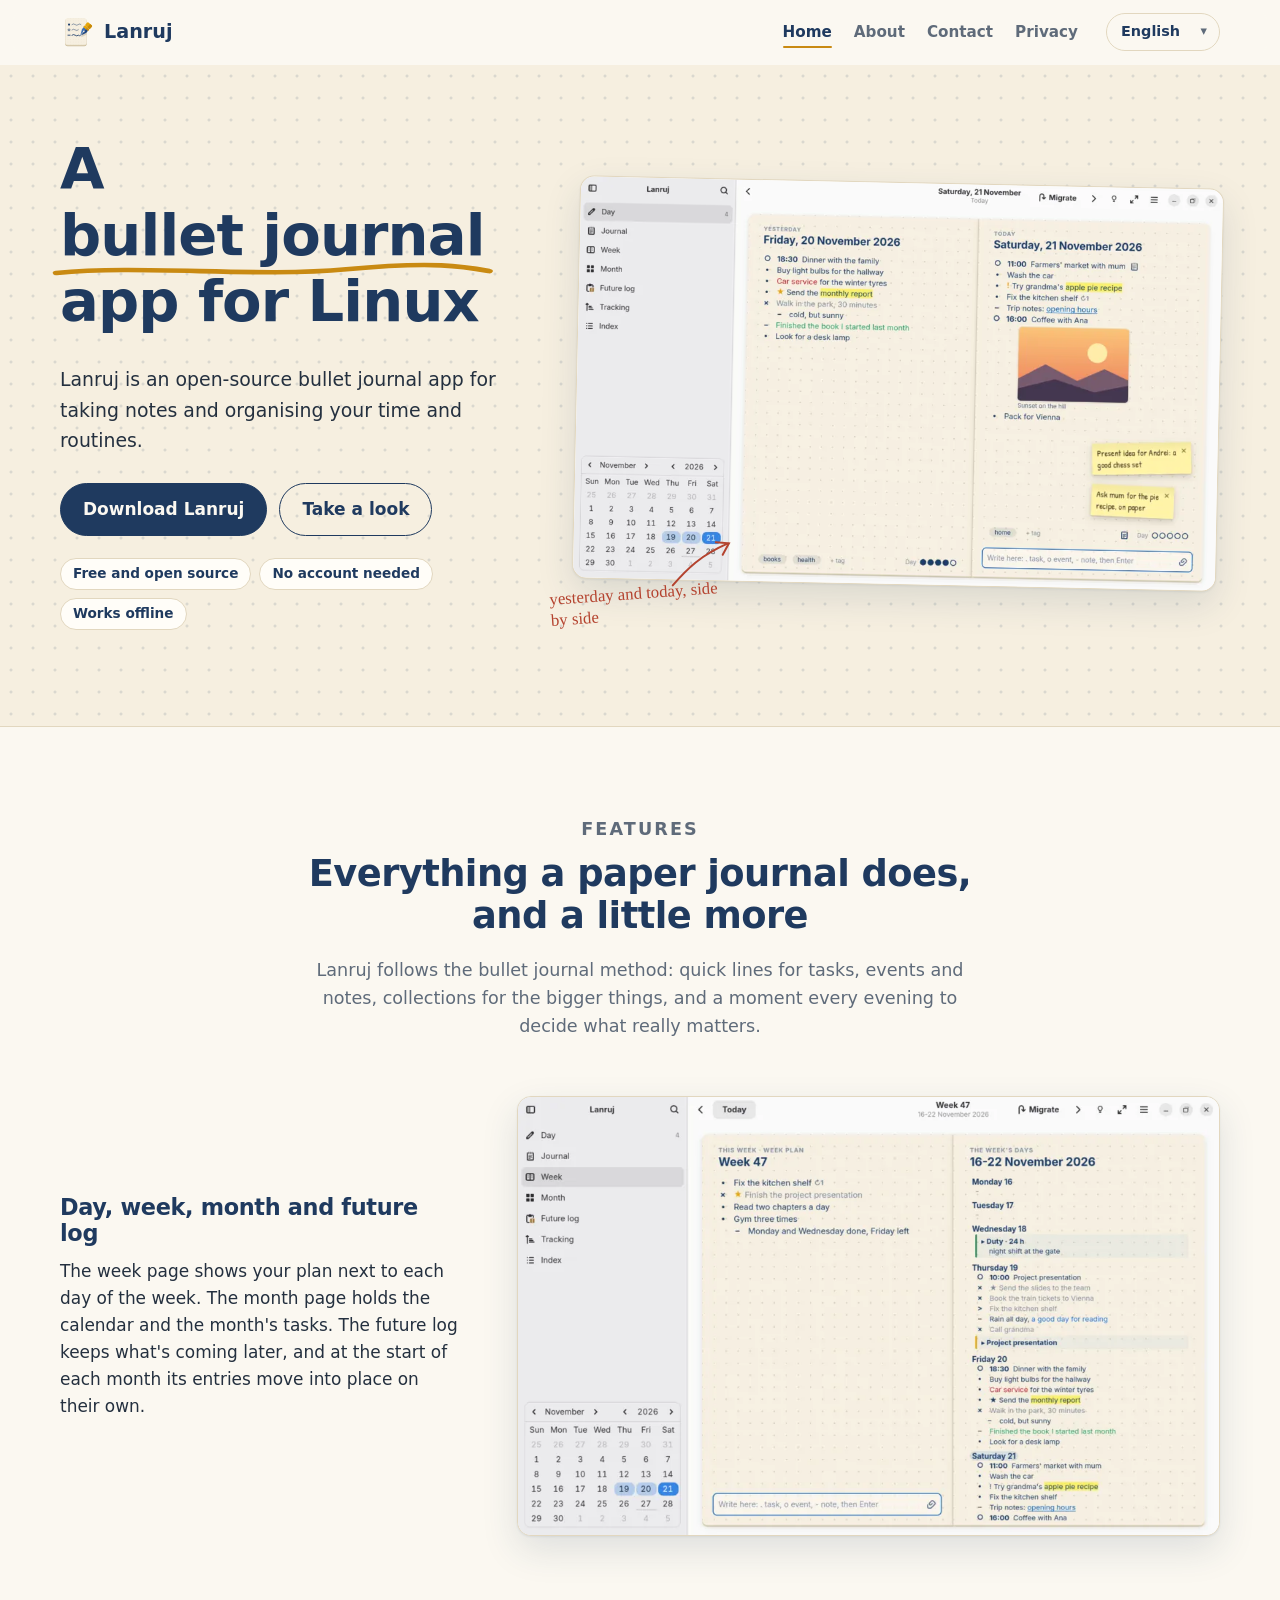
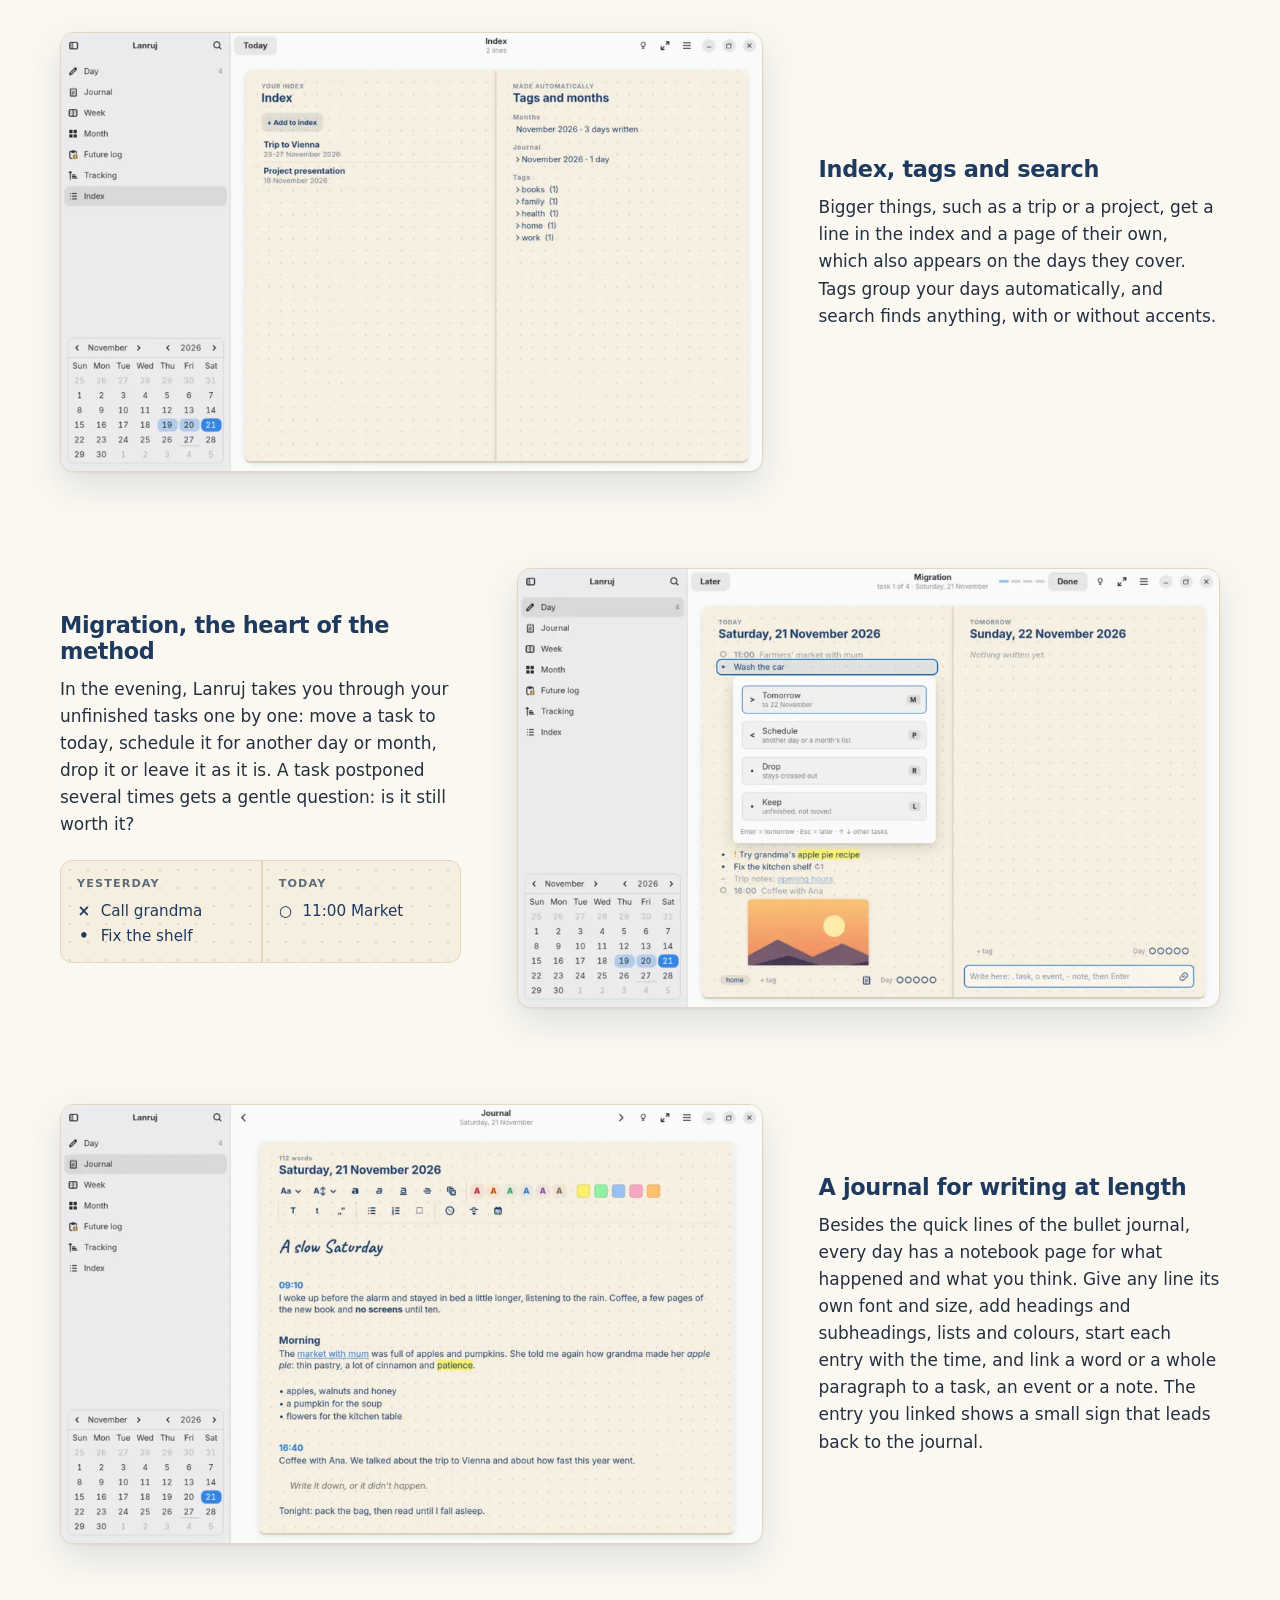
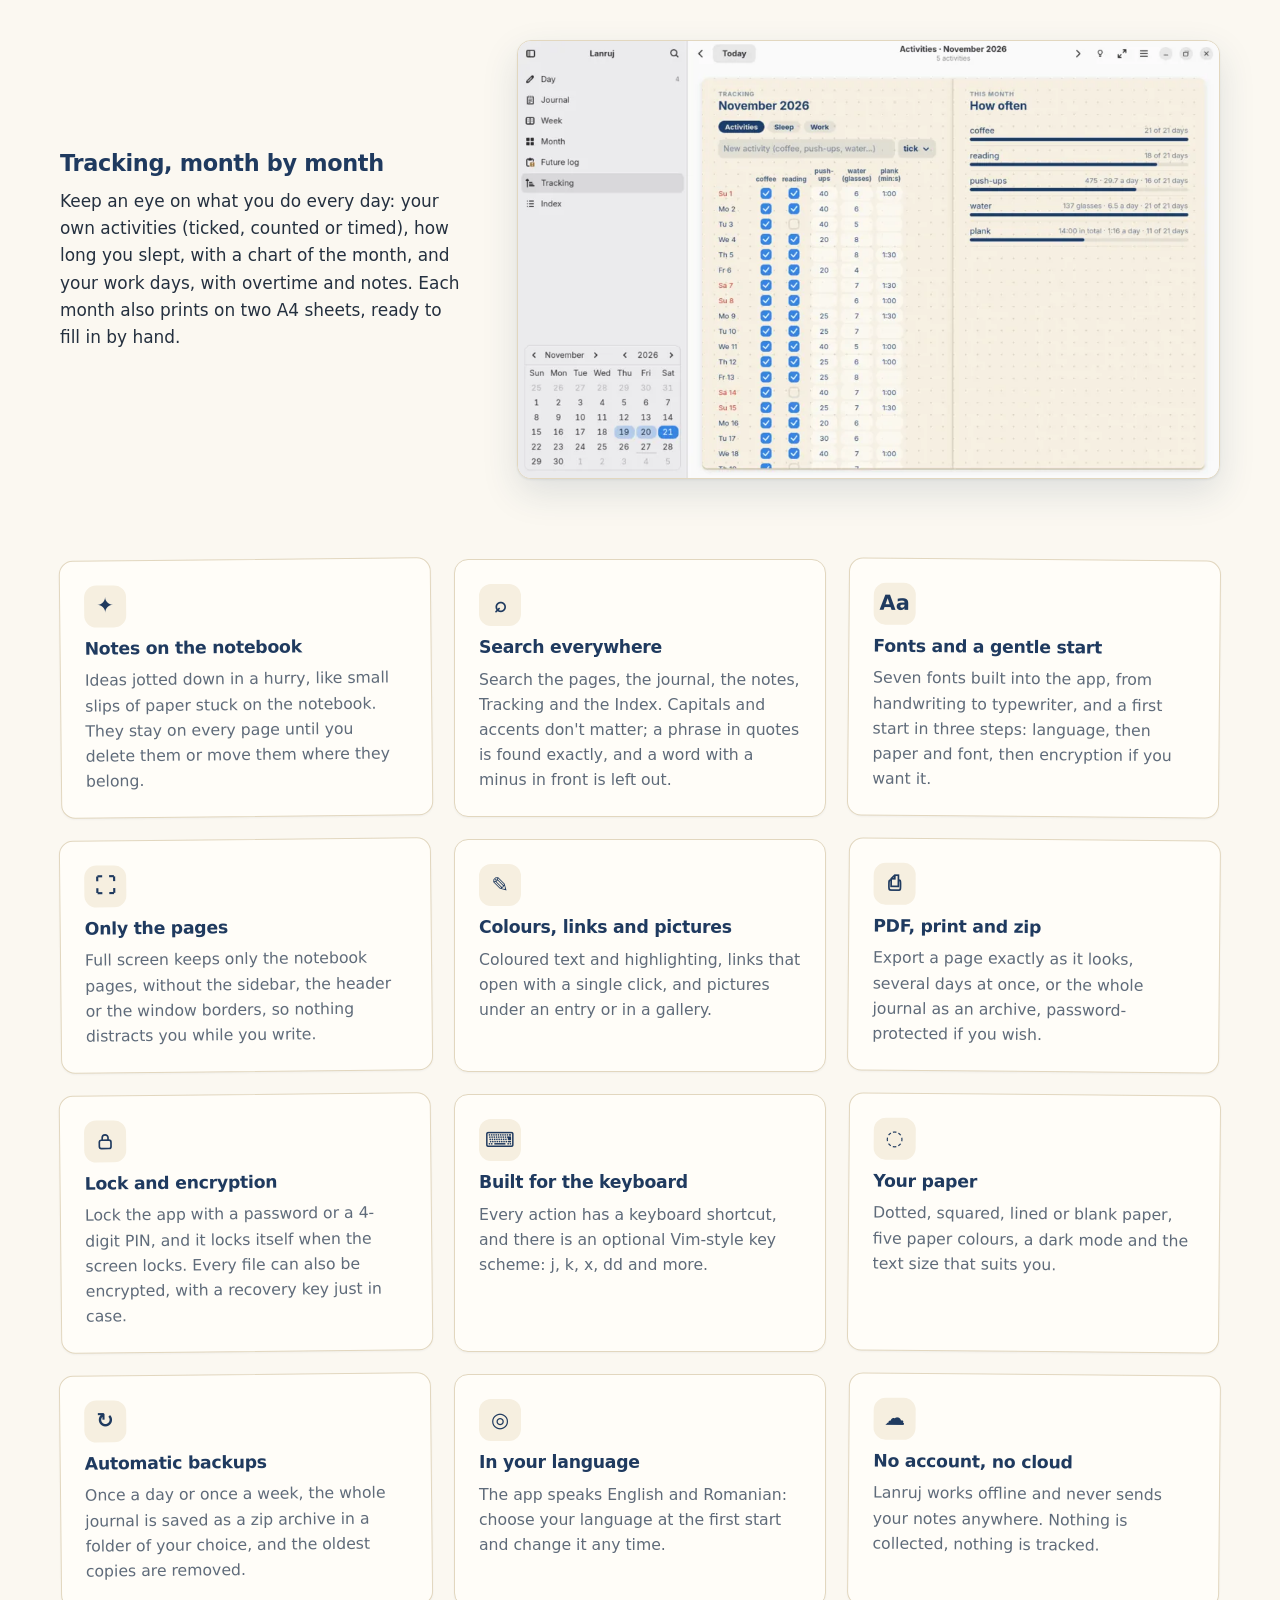
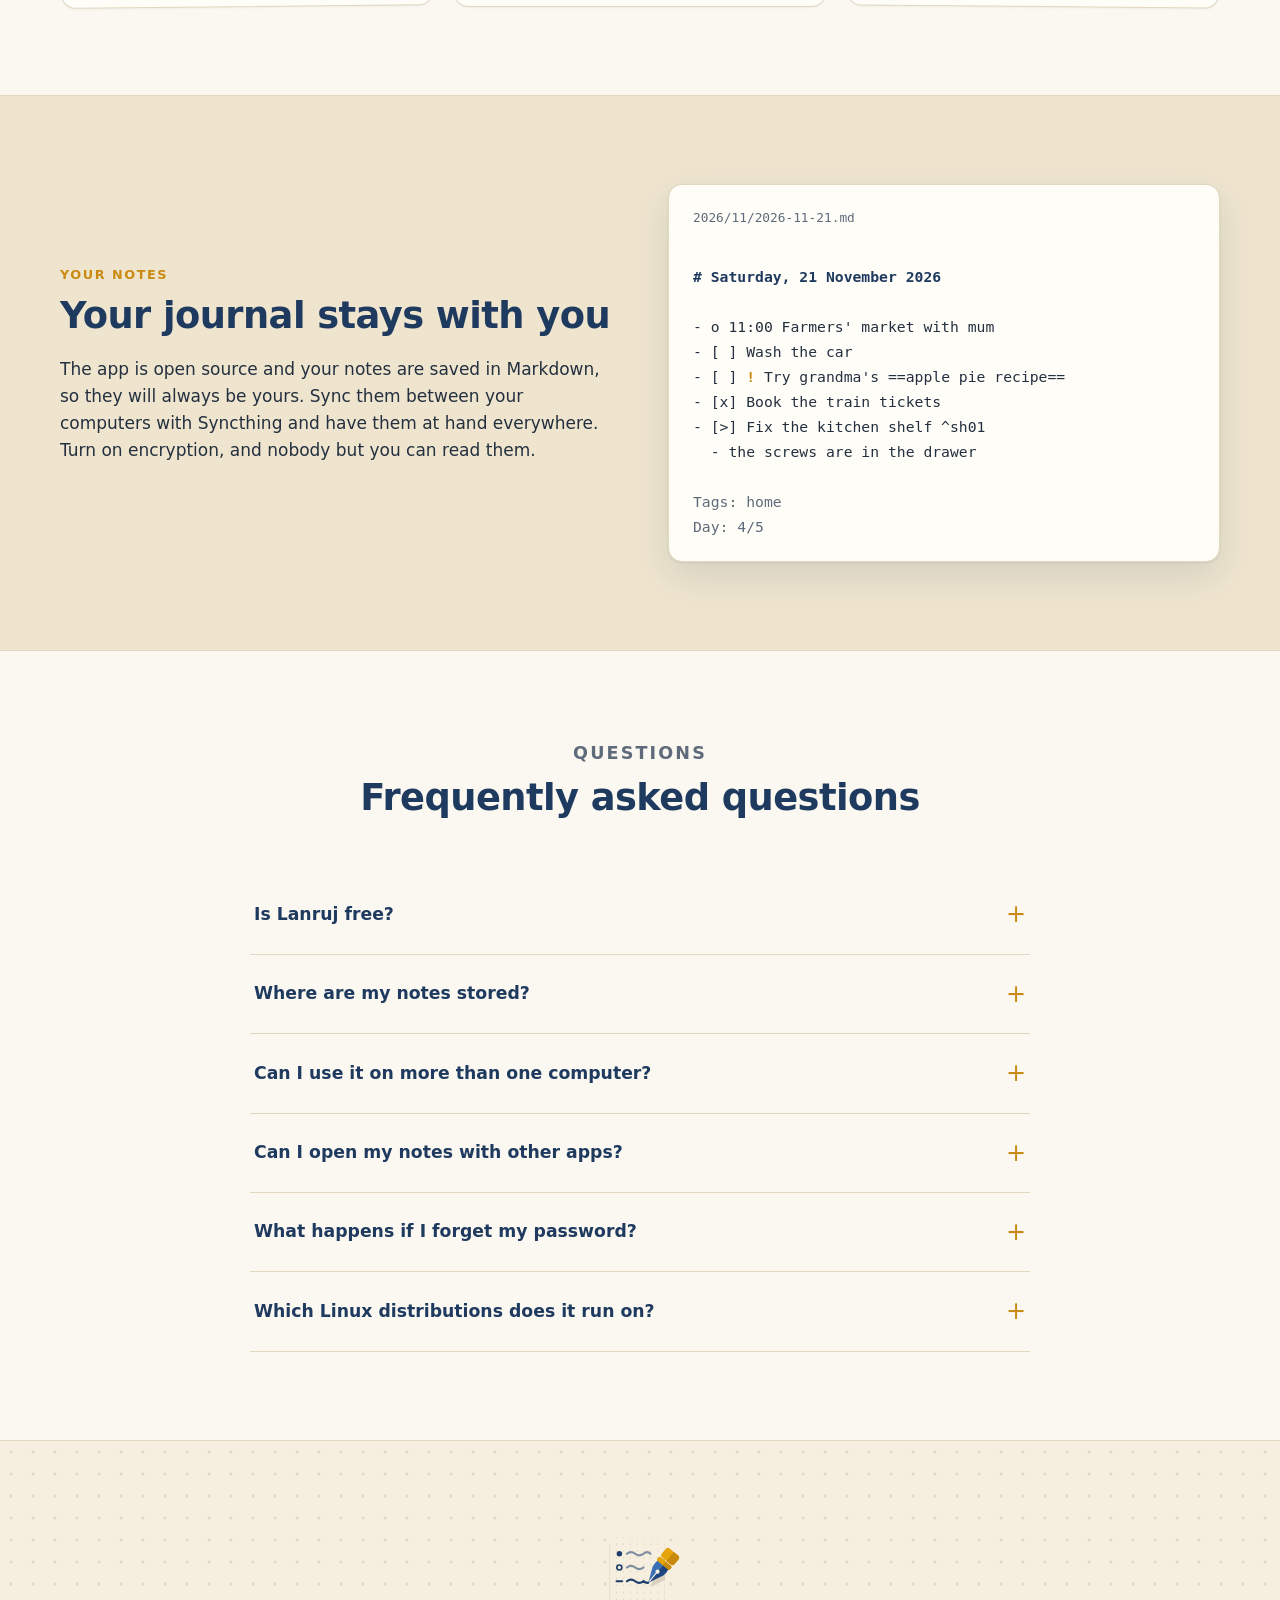
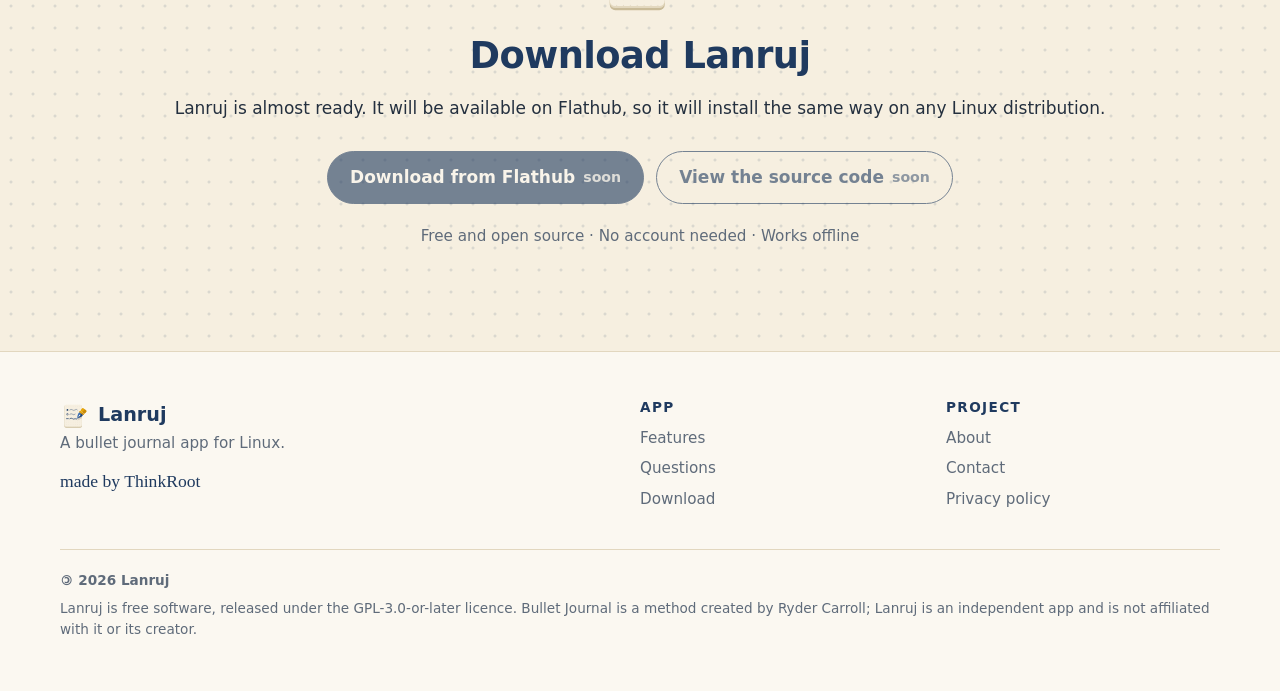
==== index.html @ a7a4c918 "Textele site-ului corectate în ambele limbi: Blocare și criptare, propoziții întregi în carduri, lim" ====
<!doctype html>
<html lang="en" class="no-js">
<head>
<meta charset="utf-8">
<meta name="viewport" content="width=device-width, initial-scale=1">
<title>Lanruj - a bullet journal app for Linux</title>
<meta name="description" content="Lanruj is an open-source bullet journal app for Linux, for taking notes and organising your time and routines. Your notes stay in Markdown files on your computer, with optional encryption.">
<link rel="canonical" href="https://lanruj.thinkopen.site/">
<link rel="alternate" hreflang="en" href="https://lanruj.thinkopen.site/" data-rel="index.html">
<link rel="alternate" hreflang="ro" href="https://lanruj.thinkopen.site/lang/ro/" data-rel="lang/ro/index.html">
<link rel="alternate" hreflang="x-default" href="https://lanruj.thinkopen.site/">
<meta name="theme-color" content="#fbf8f1" media="(prefers-color-scheme: light)">
<meta name="theme-color" content="#16202c" media="(prefers-color-scheme: dark)">
<meta name="color-scheme" content="light dark">
<link rel="icon" href="assets/img/lanruj.svg" type="image/svg+xml">
<link rel="apple-touch-icon" href="assets/img/apple-touch-icon.png">
<meta property="og:type" content="website">
<meta property="og:site_name" content="Lanruj">
<meta property="og:title" content="Lanruj - a bullet journal app for Linux">
<meta property="og:description" content="Lanruj is an open-source bullet journal app for Linux, for taking notes and organising your time and routines. Your notes stay in Markdown files on your computer, with optional encryption.">
<meta property="og:url" content="https://lanruj.thinkopen.site/">
<meta property="og:image" content="https://lanruj.thinkopen.site/assets/img/og-en.jpg">
<meta property="og:image:width" content="1200">
<meta property="og:image:height" content="630">
<meta property="og:locale" content="en_US">
<meta property="og:locale:alternate" content="ro_RO">
<meta name="twitter:card" content="summary_large_image">
<link rel="stylesheet" href="assets/css/style.css?v=95d9ef6038">
<script src="assets/js/main.js?v=029f297b69" defer></script>
<script type="application/ld+json">{"@context": "https://schema.org", "@type": "SoftwareApplication", "name": "Lanruj", "operatingSystem": "Linux", "applicationCategory": "ProductivityApplication", "description": "Lanruj is an open-source bullet journal app for Linux, for taking notes and organising your time and routines. Your notes stay in Markdown files on your computer, with optional encryption.", "url": "https://lanruj.thinkopen.site/", "image": "https://lanruj.thinkopen.site/assets/img/og-en.jpg", "license": "https://www.gnu.org/licenses/gpl-3.0.html", "isAccessibleForFree": true, "offers": {"@type": "Offer", "price": "0", "priceCurrency": "EUR"}, "inLanguage": ["en", "ro"]}</script>
</head>
<body>
<a class="skip" href="#main">Skip to content</a>

<header class="top">
  <div class="wrap">
    <a class="brand" href="index.html"><img src="assets/img/lanruj.svg" alt="" width="34" height="34"> Lanruj</a>
    <nav>
      <a href="index.html" aria-current="page">Home</a>
      <a href="about.html">About</a>
      <a href="contact.html">Contact</a>
      <a href="privacy.html">Privacy</a>
    </nav>
    <label class="lang-pick">
      <select id="lang" aria-label="Language">
        <option value="en">English</option>
        <option value="ro">Română</option>
      </select>
    </label>
  </div>
</header>

<main id="main">

<section class="hero">
  <div class="wrap">
    <div class="reveal">
      <h1>A <span class="ink">bullet journal<svg viewBox="0 0 300 20" preserveAspectRatio="none" aria-hidden="true"><path d="M3 13 C 60 4, 140 18, 200 9 S 280 6, 297 11"/></svg></span> app for Linux</h1>
      <p class="lead">Lanruj is an open-source bullet journal app for taking notes and organising your time and routines.</p>
      <div class="actions">
        <a class="button primary" href="#download">Download Lanruj</a>
        <a class="button" href="#features">Take a look</a>
      </div>
      <ul class="badges">
        <li>Free and open source</li>
        <li>No account needed</li>
        <li>Works offline</li>
      </ul>
    </div>
    <div class="hero-shot reveal">
      <figure class="shot">
        <picture>
          <source type="image/webp" srcset="assets/img/en/zi-noapte-640.webp 640w, assets/img/en/zi-noapte-960.webp 960w, assets/img/en/zi-noapte-1280.webp 1280w" sizes="(max-width: 880px) calc(100vw - 40px), 720px" media="(prefers-color-scheme: dark)">
          <img src="assets/img/en/zi-1280.webp" srcset="assets/img/en/zi-640.webp 640w, assets/img/en/zi-960.webp 960w, assets/img/en/zi-1280.webp 1280w" sizes="(max-width: 880px) calc(100vw - 40px), 720px" width="1280" height="800" fetchpriority="high" decoding="async" alt="Lanruj showing yesterday and today side by side, with tasks, events, notes, colours and pictures">
        </picture>
      </figure>
      <p class="note" aria-hidden="true">yesterday and today, side by side<svg viewBox="0 0 70 50"><path d="M4 46 C 20 30, 34 18, 62 8 M50 6 L63 8 L56 19"/></svg></p>
    </div>
  </div>
</section>

<section id="features">
  <div class="wrap">
    <div class="section-head reveal">
      <p class="eyebrow">Features</p>
      <h2>Everything a paper journal does, and a little more</h2>
      <p>Lanruj follows the bullet journal method: quick lines for tasks, events and notes, collections for the bigger things, and a moment every evening to decide what really matters.</p>
    </div>

    <article class="feature reveal">
      <div class="feature-text">
        <h3>Day, week, month and future log</h3>
        <p>The week page shows your plan next to each day of the week. The month page holds the calendar and the month's tasks. The future log keeps what's coming later, and at the start of each month its entries move into place on their own.</p>
      </div>
      <figure class="shot"><img src="assets/img/en/saptamana-1280.webp" srcset="assets/img/en/saptamana-640.webp 640w, assets/img/en/saptamana-960.webp 960w, assets/img/en/saptamana-1280.webp 1280w" sizes="(max-width: 880px) calc(100vw - 40px), 720px" width="1280" height="800" loading="lazy" decoding="async" alt="The week page: the week plan on the left, each day of the week on the right"></figure>
    </article>

    <article class="feature flip reveal">
      <div class="feature-text">
        <h3>Index, tags and search</h3>
        <p>Bigger things, such as a trip or a project, get a line in the index and a page of their own, which also appears on the days they cover. Tags group your days automatically, and search finds anything, with or without accents.</p>
      </div>
      <figure class="shot"><img src="assets/img/en/index-1280.webp" srcset="assets/img/en/index-640.webp 640w, assets/img/en/index-960.webp 960w, assets/img/en/index-1280.webp 1280w" sizes="(max-width: 880px) calc(100vw - 40px), 720px" width="1280" height="800" loading="lazy" decoding="async" alt="The index with a trip and a project, and the automatic list of months and tags"></figure>
    </article>

    <article class="feature reveal">
      <div class="feature-text">
        <h3>Migration, the heart of the method</h3>
        <p>In the evening, Lanruj takes you through your unfinished tasks one by one: move a task to today, schedule it for another day or month, drop it or leave it as it is. A task postponed several times gets a gentle question: is it still worth it?</p>
        <div class="mini" aria-hidden="true">
          <div class="page">
            <div class="label">Yesterday</div>
            <ul>
              <li><span class="s">×</span><span>Call grandma</span></li>
              <li class="moving"><span class="s"></span><span>Fix the shelf</span></li>
            </ul>
          </div>
          <div class="page">
            <div class="label">Today</div>
            <ul>
              <li><span class="s">○</span><span>11:00 Market</span></li>
              <li class="arrived"><span class="s">•</span><span>Fix the shelf</span></li>
            </ul>
          </div>
        </div>
      </div>
      <figure class="shot"><img src="assets/img/en/migrare-1280.webp" srcset="assets/img/en/migrare-640.webp 640w, assets/img/en/migrare-960.webp 960w, assets/img/en/migrare-1280.webp 1280w" sizes="(max-width: 880px) calc(100vw - 40px), 720px" width="1280" height="800" loading="lazy" decoding="async" alt="The migration panel offering Today, Schedule, Drop and Keep for an unfinished task"></figure>
    </article>

        <article class="feature flip reveal">
      <div class="feature-text">
        <h3>A journal for writing at length</h3>
        <p>Besides the quick lines of the bullet journal, every day has a notebook page for what happened and what you think. Give any line its own font and size, add headings and subheadings, lists and colours, start each entry with the time, and link a word or a whole paragraph to a task, an event or a note. The entry you linked shows a small sign that leads back to the journal.</p>
      </div>
      <figure class="shot"><img src="assets/img/en/jurnal-1280.webp" srcset="assets/img/en/jurnal-640.webp 640w, assets/img/en/jurnal-960.webp 960w, assets/img/en/jurnal-1280.webp 1280w" sizes="(max-width: 880px) calc(100vw - 40px), 720px" width="1280" height="800" loading="lazy" decoding="async" alt="The journal page: a heading in a handwriting font, entries with their time, bold and highlighted text, a list and a link to an entry"></figure>
    </article>

    <article class="feature reveal">
      <div class="feature-text">
        <h3>Tracking, month by month</h3>
        <p>Keep an eye on what you do every day: your own activities (ticked, counted or timed), how long you slept, with a chart of the month, and your work days, with overtime and notes. Each month also prints on two A4 sheets, ready to fill in by hand.</p>
      </div>
      <figure class="shot"><img src="assets/img/en/monitorizare-1280.webp" srcset="assets/img/en/monitorizare-640.webp 640w, assets/img/en/monitorizare-960.webp 960w, assets/img/en/monitorizare-1280.webp 1280w" sizes="(max-width: 880px) calc(100vw - 40px), 720px" width="1280" height="800" loading="lazy" decoding="async" alt="Tracking: a table of daily activities on the left and, on the right, how often each one was done this month"></figure>
    </article>

    <ul class="cards">
      <li class="reveal"><span class="ic">✦</span><h3>Notes on the notebook</h3><p>Ideas jotted down in a hurry, like small slips of paper stuck on the notebook. They stay on every page until you delete them or move them where they belong.</p></li>
      <li class="reveal"><span class="ic">⌕</span><h3>Search everywhere</h3><p>Search the pages, the journal, the notes, Tracking and the Index. Capitals and accents don't matter; a phrase in quotes is found exactly, and a word with a minus in front is left out.</p></li>
      <li class="reveal"><span class="ic">Aa</span><h3>Fonts and a gentle start</h3><p>Seven fonts built into the app, from handwriting to typewriter, and a first start in three steps: language, then paper and font, then encryption if you want it.</p></li>
      <li class="reveal"><span class="ic">⛶</span><h3>Only the pages</h3><p>Full screen keeps only the notebook pages, without the sidebar, the header or the window borders, so nothing distracts you while you write.</p></li>
      <li class="reveal"><span class="ic">✎</span><h3>Colours, links and pictures</h3><p>Coloured text and highlighting, links that open with a single click, and pictures under an entry or in a gallery.</p></li>
      <li class="reveal"><span class="ic">⎙</span><h3>PDF, print and zip</h3><p>Export a page exactly as it looks, several days at once, or the whole journal as an archive, password-protected if you wish.</p></li>
      <li class="reveal"><span class="ic"><svg width="20" height="20" viewBox="0 0 24 24" aria-hidden="true"><rect x="5" y="10.5" width="14" height="10" rx="2.5" fill="none" stroke="currentColor" stroke-width="2"/><path d="M8.5 10.5V7.5a3.5 3.5 0 0 1 7 0v3" fill="none" stroke="currentColor" stroke-width="2"/></svg></span><h3>Lock and encryption</h3><p>Lock the app with a password or a 4-digit PIN, and it locks itself when the screen locks. Every file can also be encrypted, with a recovery key just in case.</p></li>
      <li class="reveal"><span class="ic">⌨</span><h3>Built for the keyboard</h3><p>Every action has a keyboard shortcut, and there is an optional Vim-style key scheme: j, k, x, dd and more.</p></li>
      <li class="reveal"><span class="ic">◌</span><h3>Your paper</h3><p>Dotted, squared, lined or blank paper, five paper colours, a dark mode and the text size that suits you.</p></li>
      <li class="reveal"><span class="ic">↻</span><h3>Automatic backups</h3><p>Once a day or once a week, the whole journal is saved as a zip archive in a folder of your choice, and the oldest copies are removed.</p></li>
      <li class="reveal"><span class="ic">◎</span><h3>In your language</h3><p>The app speaks English and Romanian: choose your language at the first start and change it any time.</p></li>
      <li class="reveal"><span class="ic">☁</span><h3>No account, no cloud</h3><p>Lanruj works offline and never sends your notes anywhere. Nothing is collected, nothing is tracked.</p></li>
    </ul>
  </div>
</section>

<section id="yours" class="yours">
  <div class="wrap">
    <div class="reveal">
      <p class="eyebrow">Your notes</p>
      <h2>Your journal stays with you</h2>
      <p>The app is open source and your notes are saved in Markdown, so they will always be yours. Sync them between your computers with Syncthing and have them at hand everywhere. Turn on encryption, and nobody but you can read them.</p>
    </div>
<pre class="file reveal" aria-label="An example day file"><span class="name">2026/11/2026-11-21.md</span>
<span class="h"># Saturday, 21 November 2026</span>

- o 11:00 Farmers' market with mum
- [ ] Wash the car
- [ ] <span class="k">!</span> Try grandma's ==apple pie recipe==
- [x] Book the train tickets
- [&gt;] Fix the kitchen shelf ^sh01
  - the screws are in the drawer

<span class="m">Tags: home</span>
<span class="m">Day: 4/5</span></pre>
  </div>
</section>

<section id="faq" class="faq">
  <div class="wrap">
    <div class="section-head reveal">
      <p class="eyebrow">Questions</p>
      <h2>Frequently asked questions</h2>
    </div>
    <div class="reveal">
      <details>
        <summary>Is Lanruj free?</summary>
        <p>Yes. Lanruj is free and open source, released under the GPL-3.0-or-later licence. There are no ads, no subscriptions and no paid features.</p>
      </details>
      <details>
        <summary>Where are my notes stored?</summary>
        <p>In a folder on your computer, as Markdown files: one file per day, plus files for the weeks, the months, the future log, the index, the journal and Tracking. Pictures sit next to the day they belong to.</p>
      </details>
      <details>
        <summary>Can I use it on more than one computer?</summary>
        <p>Yes. Share the journal folder between your computers with Syncthing, and only the files that changed are sent.</p>
      </details>
      <details>
        <summary>Can I open my notes with other apps?</summary>
        <p>Yes, as long as encryption is off. The files are plain Markdown, so you can read them in Obsidian, Typora or any text editor.</p>
      </details>
      <details>
        <summary>What happens if I forget my password?</summary>
        <p>When you turn on encryption, Lanruj gives you a recovery key. With it you can open your journal and choose a new password. Without the password and the recovery key, nobody can read the journal, not even you.</p>
      </details>
      <details>
        <summary>Which Linux distributions does it run on?</summary>
        <p>Lanruj will be available on Flathub, so it will install the same way on almost any Linux distribution.</p>
      </details>
    </div>
  </div>
</section>

<section id="download" class="cta">
  <div class="wrap reveal">
    <img src="assets/img/lanruj.svg" alt="" width="88" height="88">
    <h2>Download Lanruj</h2>
    <p>Lanruj is almost ready. It will be available on Flathub, so it will install the same way on any Linux distribution.</p>
    <div class="actions">
      <span class="button primary soon" aria-disabled="true">Download from Flathub <small>soon</small></span>
      <span class="button soon" aria-disabled="true">View the source code <small>soon</small></span>
    </div>
    <p class="trust">Free and open source · No account needed · Works offline</p>
  </div>
</section>

</main>

<footer>
  <div class="wrap">
    <div class="cols">
      <div>
        <a class="brand" href="index.html"><img src="assets/img/lanruj.svg" alt="" width="28" height="28"> Lanruj</a>
        <p>A bullet journal app for Linux.</p>
        <p class="sign">made by ThinkRoot</p>
      </div>
      <div>
        <h4>App</h4>
        <ul>
          <li><a href="index.html#features">Features</a></li>
          <li><a href="index.html#faq">Questions</a></li>
          <li><a href="index.html#download">Download</a></li>
        </ul>
      </div>
      <div>
        <h4>Project</h4>
        <ul>
          <li><a href="about.html">About</a></li>
          <li><a href="contact.html">Contact</a></li>
          <li><a href="privacy.html">Privacy policy</a></li>
        </ul>
      </div>
    </div>
    <p class="legal copy"><span class="copyleft" role="img" aria-label="Copyleft">©</span> 2026 Lanruj</p>
    <p class="legal">Lanruj is free software, released under the GPL-3.0-or-later licence. Bullet Journal is a method created by Ryder Carroll; Lanruj is an independent app and is not affiliated with it or its creator.</p>
  </div>
</footer>

</body>
</html>
---- assets/css/style.css ----
/* Lanruj - site. Culorile vin din iconiță: cerneală, hârtie, ocru. */
:root {
  --ink: #1f3a5f;
  --ink-2: #33557f;
  --paper: #f6efe0;
  --paper-2: #efe5cf;
  --bg: #fbf8f1;
  --text: #24303f;
  --muted: #5f6b7a;
  --ochre: #c98a12;
  --red: #b4432f;
  --line: #e2d7bf;
  --dot: rgba(31, 58, 95, 0.13);
  --card: #fffdf8;
  --shadow: 0 1px 2px rgba(31, 58, 95, 0.08), 0 14px 36px rgba(31, 58, 95, 0.13);
  --radius: 14px;
  --hand: "Segoe Print", "Comic Neue", "Bradley Hand", "Noteworthy", "Chalkboard SE", cursive;
}
@media (prefers-color-scheme: dark) {
  :root {
    --ink: #b8cdea;
    --ink-2: #9fb6d6;
    --paper: #2a2620;
    --paper-2: #24211c;
    --bg: #1b1a18;
    --text: #ece6da;
    --muted: #a9a294;
    --ochre: #e8b24a;
    --red: #e7826e;
    --line: #3a352d;
    --dot: rgba(236, 230, 218, 0.08);
    --card: #24221f;
    --shadow: 0 1px 2px rgba(0, 0, 0, 0.3), 0 14px 36px rgba(0, 0, 0, 0.4);
  }
}

* { box-sizing: border-box; }
html { scroll-behavior: smooth; }
body {
  margin: 0;
  background: var(--bg);
  color: var(--text);
  font: 17px/1.6 system-ui, -apple-system, "Segoe UI", "Cantarell", "Noto Sans", sans-serif;
  -webkit-font-smoothing: antialiased;
}
img { max-width: 100%; height: auto; display: block; }
a { color: var(--ink); }
h1, h2, h3, h4 { color: var(--ink); line-height: 1.15; margin: 0 0 0.5em; letter-spacing: -0.015em; }
h1 { font-size: clamp(2.3rem, 5.2vw, 3.6rem); font-weight: 800; }
h2 { font-size: clamp(1.7rem, 3.4vw, 2.3rem); font-weight: 800; }
h3 { font-size: 1.4rem; font-weight: 750; }
p { margin: 0 0 1em; }
.wrap { width: min(1160px, 100% - 32px); margin-inline: auto; }
section { padding: 88px 0; }
.eyebrow { font-size: 0.8rem; font-weight: 800; letter-spacing: 0.12em; text-transform: uppercase; color: var(--ochre); margin-bottom: 10px; }
.section-head { text-align: center; max-width: 680px; margin: 0 auto 56px; }
.section-head p { color: var(--muted); font-size: 1.1rem; }

/* ---- Bara de sus ---- */
.top {
  position: sticky; top: 0; z-index: 20;
  background: color-mix(in srgb, var(--bg) 86%, transparent);
  backdrop-filter: blur(10px);
  border-bottom: 1px solid transparent;
  transition: border-color 0.3s, box-shadow 0.3s;
}
.top.scrolled { border-bottom-color: var(--line); box-shadow: 0 4px 18px rgba(31, 58, 95, 0.06); }
.top .wrap { display: flex; align-items: center; gap: 28px; height: 64px; }
.brand { display: flex; align-items: center; gap: 10px; font-weight: 800; font-size: 1.2rem; text-decoration: none; color: var(--ink); }
.brand img { transition: transform 0.4s cubic-bezier(.3, 1.6, .5, 1); }
.brand:hover img { transform: rotate(-12deg) scale(1.08); }
.top nav { display: flex; gap: 22px; margin-left: auto; }
.top nav a { text-decoration: none; color: var(--muted); font-weight: 650; font-size: 0.95rem; position: relative; }
.top nav a::after {
  content: ""; position: absolute; left: 0; right: 0; bottom: -4px; height: 2px; border-radius: 2px;
  background: var(--ochre); transform: scaleX(0); transform-origin: left; transition: transform 0.25s;
}
.top nav a:hover { color: var(--ink); }
.top nav a:hover::after { transform: scaleX(1); }
.lang-pick { position: relative; }
.lang-pick select {
  appearance: none; font: inherit; font-size: 0.9rem; font-weight: 650; color: var(--ink); cursor: pointer;
  background: transparent; border: 1px solid var(--line); border-radius: 99px; padding: 6px 32px 6px 14px;
}
.lang-pick::after { content: "▾"; position: absolute; right: 13px; top: 50%; transform: translateY(-52%); color: var(--muted); pointer-events: none; font-size: 0.8rem; }
.lang-pick select:hover { background: var(--paper); }

/* ---- Începutul ---- */
.hero {
  padding: 72px 0 96px;
  background-color: var(--paper);
  background-image: radial-gradient(circle, var(--dot) 1.2px, transparent 1.8px);
  background-size: 22px 22px;
  border-bottom: 1px solid var(--line);
  overflow: hidden;
}
.hero .wrap { display: grid; grid-template-columns: minmax(0, 5fr) minmax(0, 7fr); gap: 56px; align-items: center; }
.hero h1 .ink { position: relative; white-space: nowrap; }
.hero h1 .ink svg { position: absolute; left: -2%; bottom: -0.18em; width: 104%; height: 0.32em; overflow: visible; }
.hero h1 .ink path { fill: none; stroke: var(--ochre); stroke-width: 5; stroke-linecap: round; stroke-dasharray: 400; stroke-dashoffset: 400; animation: draw 1.1s 0.5s ease-out forwards; }
@keyframes draw { to { stroke-dashoffset: 0; } }
.lead { font-size: 1.18rem; color: var(--text); max-width: 34em; }
.badges { display: flex; flex-wrap: wrap; gap: 8px; margin: 22px 0 0; padding: 0; list-style: none; }
.badges li { font-size: 0.85rem; font-weight: 650; color: var(--ink); background: var(--card); border: 1px solid var(--line); border-radius: 99px; padding: 4px 12px; }
.actions { display: flex; flex-wrap: wrap; gap: 12px; margin-top: 28px; }
.button {
  display: inline-flex; align-items: center; gap: 8px; padding: 12px 22px; border-radius: 99px;
  font-weight: 750; text-decoration: none; color: var(--ink);
  border: 1.5px solid var(--ink); background: transparent;
  transition: transform 0.2s, box-shadow 0.2s, background 0.2s;
}
.button.primary { background: var(--ink); color: var(--bg); }
.button:hover { transform: translateY(-2px); box-shadow: 0 8px 20px rgba(31, 58, 95, 0.18); }
.button.soon { opacity: 0.6; cursor: default; }
.button.soon:hover { transform: none; box-shadow: none; }
.button small { font-weight: 600; opacity: 0.8; }

.hero-shot { position: relative; }
.hero-shot .shot { transform: rotate(1.2deg); animation: float 7s ease-in-out infinite; }
@keyframes float { 0%, 100% { transform: rotate(1.2deg) translateY(0); } 50% { transform: rotate(0.6deg) translateY(-8px); } }
.shot { margin: 0; border-radius: var(--radius); overflow: hidden; box-shadow: var(--shadow); border: 1px solid var(--line); background: var(--card); }

/* Notă pe margine, scrisă de mână, cu săgeată desenată. */
.note { position: absolute; font: 1.05rem/1.25 var(--hand); color: var(--red); max-width: 170px; pointer-events: none; }
.note svg { position: absolute; width: 70px; height: 50px; overflow: visible; }
.note path { fill: none; stroke: currentColor; stroke-width: 2; stroke-linecap: round; }
.hero-shot .note { left: -26px; bottom: -58px; transform: rotate(-4deg); }
.hero-shot .note svg { left: 120px; top: -42px; }

/* ---- Caracteristici ---- */
.feature { display: grid; grid-template-columns: minmax(0, 4fr) minmax(0, 7fr); gap: 56px; align-items: center; margin-bottom: 96px; }
.feature:last-of-type { margin-bottom: 0; }
.feature.flip { grid-template-columns: minmax(0, 7fr) minmax(0, 4fr); }
.feature.flip .feature-text { order: 2; }
.feature-text p { font-size: 1.06rem; }
.feature .shot { transition: transform 0.5s cubic-bezier(.2, .8, .2, 1), box-shadow 0.5s; }
.feature:hover .shot { transform: translateY(-4px) rotate(-0.4deg); }
.feature.flip:hover .shot { transform: translateY(-4px) rotate(0.4deg); }

/* Micul exemplu de migrare. */
.mini {
  margin-top: 22px; display: grid; grid-template-columns: 1fr 1fr; gap: 0;
  background: var(--paper); border: 1px solid var(--line); border-radius: 12px; overflow: hidden;
  background-image: radial-gradient(circle, var(--dot) 1px, transparent 1.6px); background-size: 18px 18px;
}
.mini .page { padding: 14px 16px; font-size: 0.95rem; }
.mini .page + .page { border-left: 2px solid var(--line); }
.mini .label { font-size: 0.7rem; font-weight: 800; letter-spacing: 0.1em; text-transform: uppercase; color: var(--muted); margin-bottom: 6px; }
.mini ul { list-style: none; margin: 0; padding: 0; }
.mini li { display: flex; gap: 10px; align-items: baseline; color: var(--ink); min-height: 1.6em; }
.mini .s { width: 0.9em; text-align: center; font-weight: 800; }
.mini .moving .s::before { content: "•"; animation: sign 6s infinite; }
.mini .moving span:last-child { animation: fade 6s infinite; }
.mini .arrived { opacity: 0; animation: arrive 6s infinite; }
@keyframes sign { 0%, 30% { content: "•"; } 31%, 100% { content: ">"; color: var(--ochre); } }
@keyframes fade { 0%, 30% { opacity: 1; } 40%, 92% { opacity: 0.4; } 100% { opacity: 1; } }
@keyframes arrive { 0%, 36% { opacity: 0; transform: translateX(-14px); } 46%, 92% { opacity: 1; transform: none; } 100% { opacity: 0; } }

.cards { list-style: none; padding: 0; margin: 80px 0 0; display: grid; grid-template-columns: repeat(3, minmax(0, 1fr)); gap: 22px; }
.cards li {
  background: var(--card); border: 1px solid var(--line); border-radius: var(--radius); padding: 24px;
  box-shadow: 0 1px 2px rgba(31, 58, 95, 0.05);
  transition: transform 0.3s cubic-bezier(.2, .8, .2, 1), box-shadow 0.3s;
}
.cards li:nth-child(3n + 1) { transform: rotate(-0.6deg); }
.cards li:nth-child(3n + 3) { transform: rotate(0.5deg); }
.cards li:hover { transform: translateY(-6px) rotate(0deg); box-shadow: var(--shadow); }
.cards .ic { display: inline-grid; place-items: center; width: 42px; height: 42px; border-radius: 12px; background: var(--paper); color: var(--ink); font-size: 1.3rem; font-weight: 800; margin-bottom: 12px; }
.cards h3 { font-size: 1.08rem; }
.cards p { margin: 0; color: var(--muted); font-size: 0.98rem; }

/* ---- Jurnalul tău ---- */
.yours { background: var(--paper-2); border-top: 1px solid var(--line); border-bottom: 1px solid var(--line); }
.yours .wrap { display: grid; grid-template-columns: minmax(0, 1fr) minmax(0, 1fr); gap: 56px; align-items: center; }
.file {
  position: relative; margin: 0; padding: 22px 24px; border-radius: var(--radius); overflow-x: auto;
  background: var(--card); border: 1px solid var(--line); box-shadow: var(--shadow); transform: rotate(-0.8deg);
  font: 0.92rem/1.7 ui-monospace, "JetBrains Mono", "DejaVu Sans Mono", monospace; color: var(--text);
}
.file .name { display: block; color: var(--muted); font-size: 0.8rem; margin-bottom: 10px; }
.file .h { color: var(--ink); font-weight: 700; }
.file .m { color: var(--muted); }
.file .k { color: var(--ochre); font-weight: 700; }

/* ---- Întrebări ---- */
.faq .wrap { max-width: 780px; }
.faq details { border-bottom: 1px solid var(--line); padding: 4px 0; }
.faq summary {
  cursor: pointer; list-style: none; display: flex; justify-content: space-between; align-items: center; gap: 16px;
  padding: 16px 4px; font-weight: 750; font-size: 1.08rem; color: var(--ink);
}
.faq summary::-webkit-details-marker { display: none; }
.faq summary::after { content: "+"; font-size: 1.5rem; font-weight: 400; color: var(--ochre); transition: transform 0.25s; }
.faq details[open] summary::after { transform: rotate(45deg); }
.faq details p { padding: 0 4px 12px; color: var(--muted); margin: 0; }

/* ---- Îndemnul de la sfârșit ---- */
.cta { text-align: center; background-color: var(--paper); background-image: radial-gradient(circle, var(--dot) 1.2px, transparent 1.8px); background-size: 22px 22px; border-top: 1px solid var(--line); }
.cta img { margin: 0 auto 18px; animation: float 6s ease-in-out infinite; }
.cta .actions { justify-content: center; }
.cta .trust { margin-top: 20px; color: var(--muted); font-size: 0.95rem; }

/* ---- Subsol ---- */
footer { padding: 48px 0 36px; border-top: 1px solid var(--line); color: var(--muted); font-size: 0.95rem; }
footer .cols { display: grid; grid-template-columns: 2fr 1fr 1fr; gap: 32px; }
footer h4 { font-size: 0.85rem; text-transform: uppercase; letter-spacing: 0.1em; color: var(--ink); margin-bottom: 10px; }
footer ul { list-style: none; padding: 0; margin: 0; }
footer li { margin-bottom: 6px; }
footer a { color: var(--muted); text-decoration: none; }
footer a:hover { color: var(--ink); }
footer .sign { font: 1.1rem var(--hand); color: var(--ink); margin-top: 12px; }
footer .legal { margin-top: 32px; padding-top: 20px; border-top: 1px solid var(--line); font-size: 0.85rem; }

/* ---- Apariția la derulare ---- */
.reveal { opacity: 0; transform: translateY(22px); transition: opacity 0.7s ease, transform 0.7s cubic-bezier(.2, .8, .2, 1); }
.reveal.seen { opacity: 1; transform: none; }
.no-js .reveal { opacity: 1; transform: none; }

@media (prefers-reduced-motion: reduce) {
  *, *::before, *::after { animation: none !important; transition: none !important; scroll-behavior: auto !important; }
  .reveal { opacity: 1; transform: none; }
  .hero h1 .ink path { stroke-dashoffset: 0; }
  .mini .arrived { opacity: 1; }
  .mini .moving .s::before { content: ">"; color: var(--ochre); }
}

/* ---- Ecrane mici ---- */
@media (max-width: 880px) {
  section { padding: 60px 0; }
  .hero .wrap, .feature, .feature.flip, .yours .wrap { grid-template-columns: minmax(0, 1fr); gap: 32px; }
  .feature.flip .feature-text { order: 0; }
  .cards { grid-template-columns: minmax(0, 1fr); }
  .top nav { display: none; }
  .lang-pick { margin-left: auto; }
  .hero-shot .note { display: none; }
  footer .cols { grid-template-columns: 1fr 1fr; }
  footer .cols > div:first-child { grid-column: 1 / -1; }
}

/* ---- Paginile Despre, Contact, Confidențialitate ---- */
.top nav a[aria-current="page"] { color: var(--ink); }
.top nav a[aria-current="page"]::after { transform: scaleX(1); }
.page-head {
  padding: 64px 0 40px;
  background-color: var(--paper);
  background-image: radial-gradient(circle, var(--dot) 1.2px, transparent 1.8px);
  background-size: 22px 22px;
  border-bottom: 1px solid var(--line);
}
.wrap.narrow { width: min(780px, 100% - 32px); }
.page-head h1 { font-size: clamp(2rem, 4.4vw, 2.9rem); }
.updated { color: var(--muted); font-size: 0.9rem; margin-top: 10px; }
.prose h2 { font-size: 1.45rem; margin-top: 1.6em; }
.prose h2:first-child { margin-top: 0; }
.prose ul { padding-left: 1.2em; }
.prose li { margin-bottom: 0.6em; }
.prose code { background: var(--paper); border: 1px solid var(--line); border-radius: 6px; padding: 1px 6px; font-size: 0.92em; }
.prose .checks { padding-left: 0; }
.contact-cards { display: grid; grid-template-columns: repeat(2, minmax(0, 1fr)); gap: 20px; }
.contact-card { background: var(--card); border: 1px solid var(--line); border-radius: var(--radius); padding: 24px; transition: transform 0.3s, box-shadow 0.3s; }
.contact-card:nth-child(1) { transform: rotate(-0.5deg); }
.contact-card:nth-child(2) { transform: rotate(0.5deg); }
.contact-card:hover { transform: translateY(-4px); box-shadow: var(--shadow); }
.contact-card p { color: var(--muted); }
.hint-text { color: var(--muted); font-size: 0.95rem; margin-top: 28px; }
@media (max-width: 880px) { .contact-cards { grid-template-columns: minmax(0, 1fr); } }

/* Copyleft: un „©” oglindit (merge cu orice font). */
.copyleft { display: inline-block; transform: scaleX(-1); }
footer .legal.copy { margin-bottom: 0; padding-bottom: 0; border-bottom: none; font-weight: 600; }
footer .legal.copy + .legal { margin-top: 6px; padding-top: 0; border-top: none; }

/* ---- Accesibilitate: legătura „sari la conținut” și conturul la tastatură ---- */
.skip { position: absolute; left: 12px; top: -60px; z-index: 100; background: var(--ink); color: #fff; padding: 10px 16px; border-radius: 10px; text-decoration: none; transition: top 0.2s; }
.skip:focus { top: 12px; }
:focus-visible { outline: 3px solid var(--ochre); outline-offset: 3px; border-radius: 6px; }

/* ---- Telefon: meniul trece sub logo, pe un rând care se poate derula ---- */
@media (max-width: 880px) {
  .top .wrap { flex-wrap: wrap; row-gap: 6px; height: auto; padding-top: 10px; }
  .top nav { display: flex; order: 3; width: 100%; overflow-x: auto; gap: 18px; padding: 2px 0 8px; scrollbar-width: none; }
  .top nav::-webkit-scrollbar { display: none; }
  .top nav a { white-space: nowrap; }
}
/* tabletă: cardurile pe două coloane */
@media (min-width: 600px) and (max-width: 880px) {
  .cards { grid-template-columns: repeat(2, minmax(0, 1fr)); }
}
@media (max-width: 380px) {
  .actions .button { width: 100%; justify-content: center; }
}

/* ---- Pagina 404 ---- */
.lost { min-height: 100vh; display: grid; place-items: center; text-align: center; padding: 40px 0; }
.lost h1 { font-size: clamp(1.8rem, 5vw, 2.6rem); margin: 18px 0 8px; }
.lost p { color: var(--muted); }
.lost .lost-ro { margin-top: 28px; font-size: 0.95rem; }
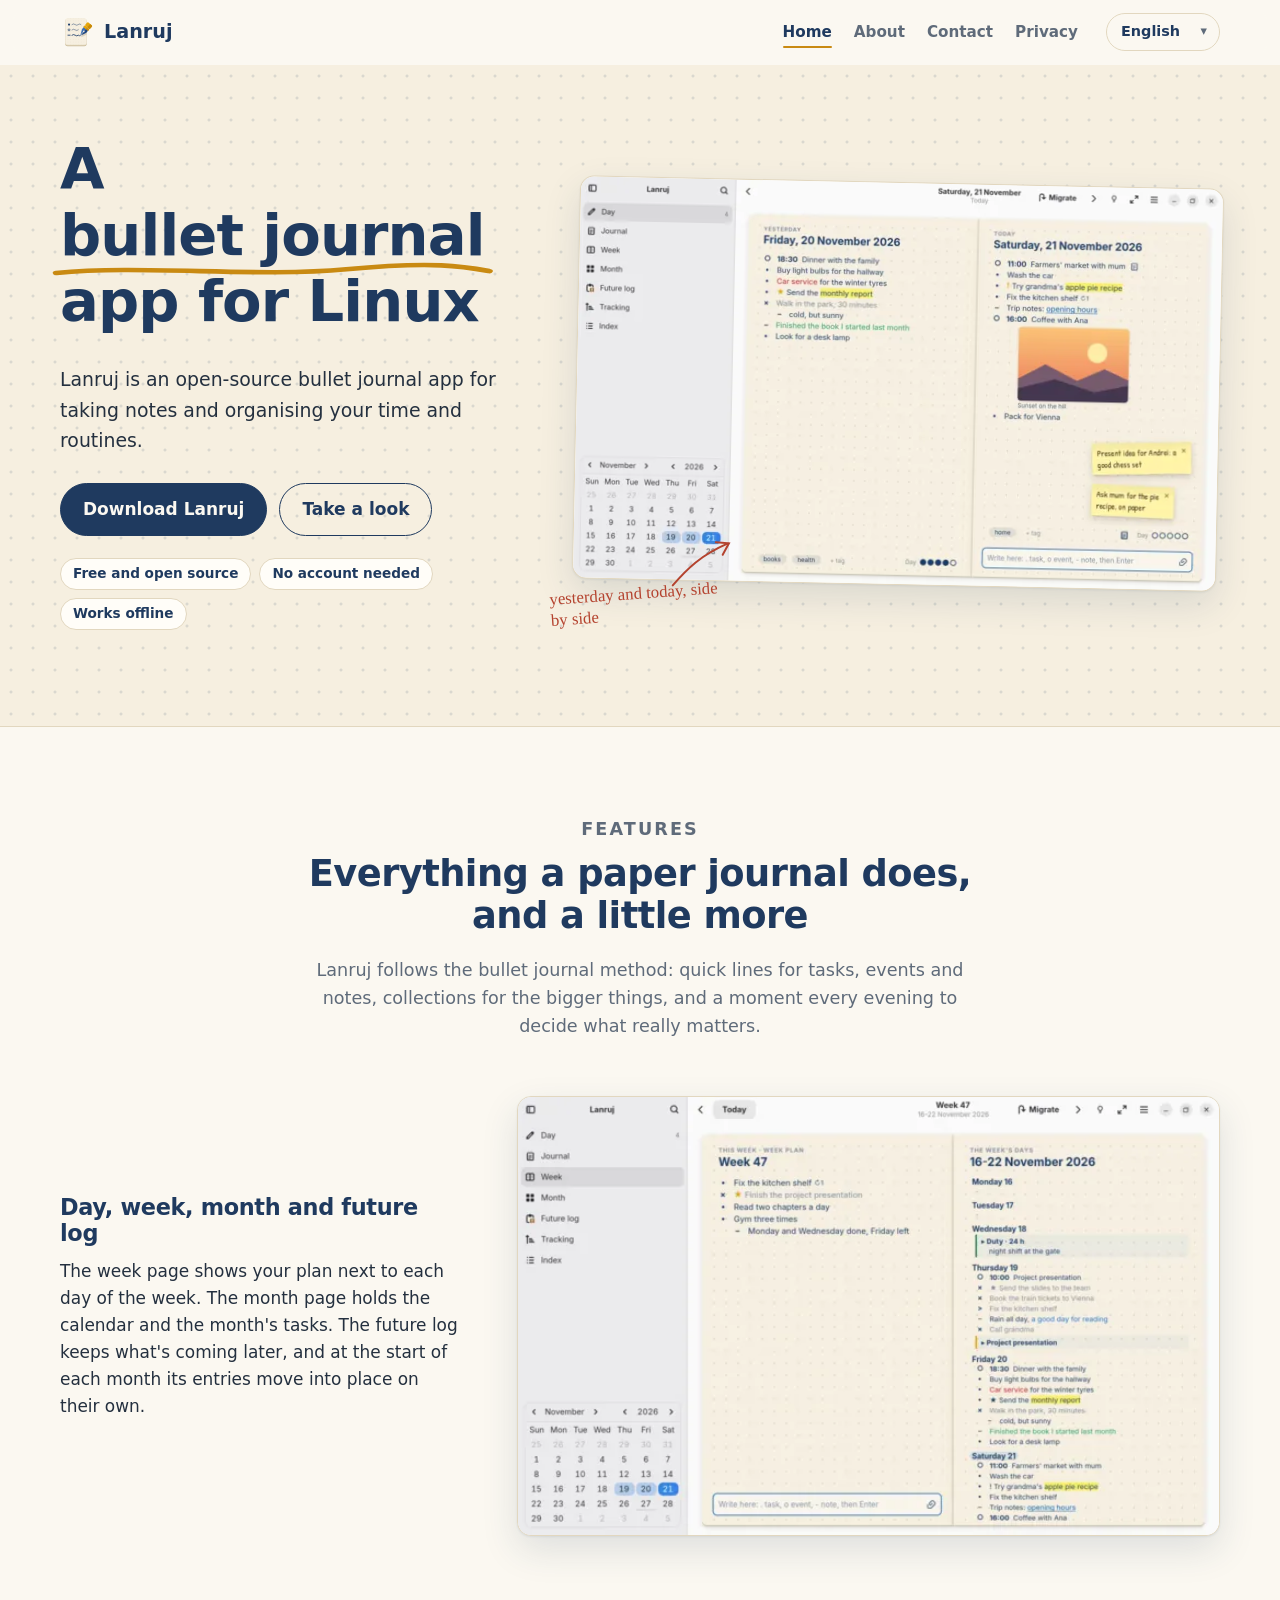
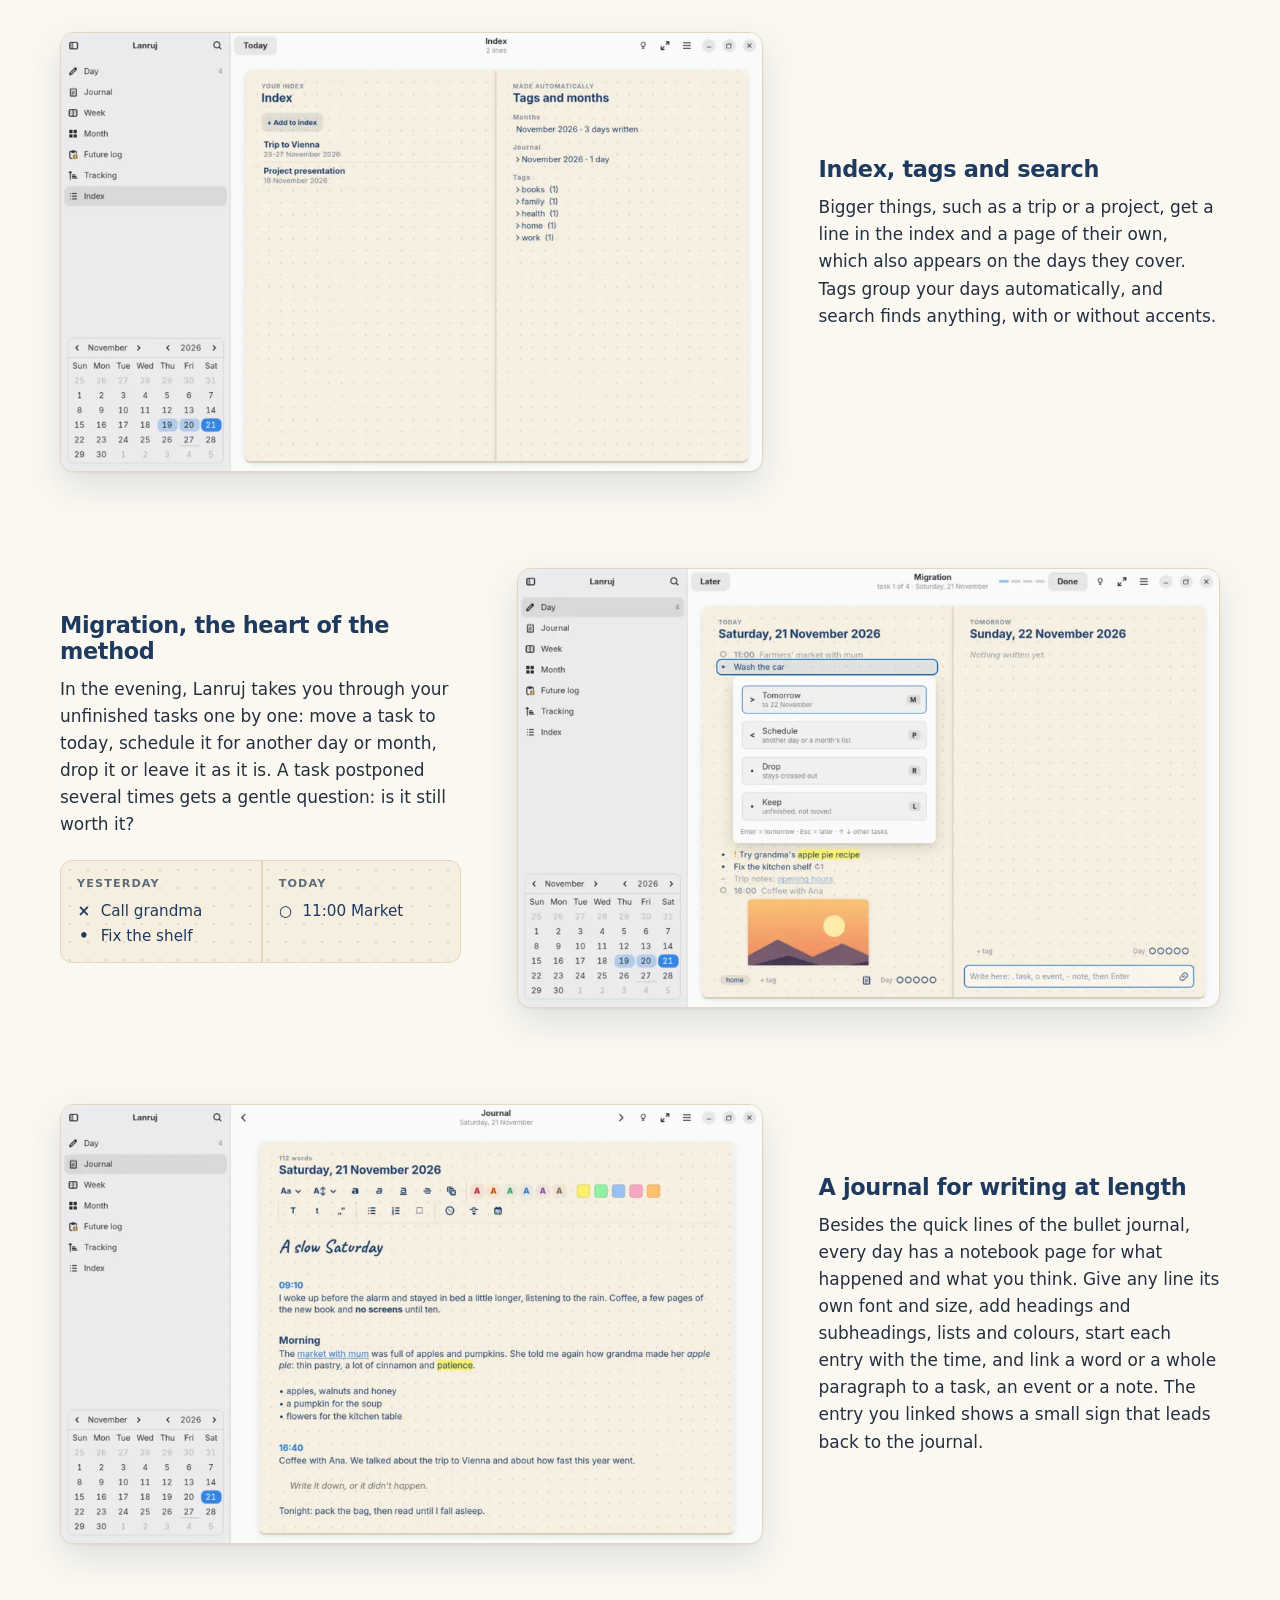
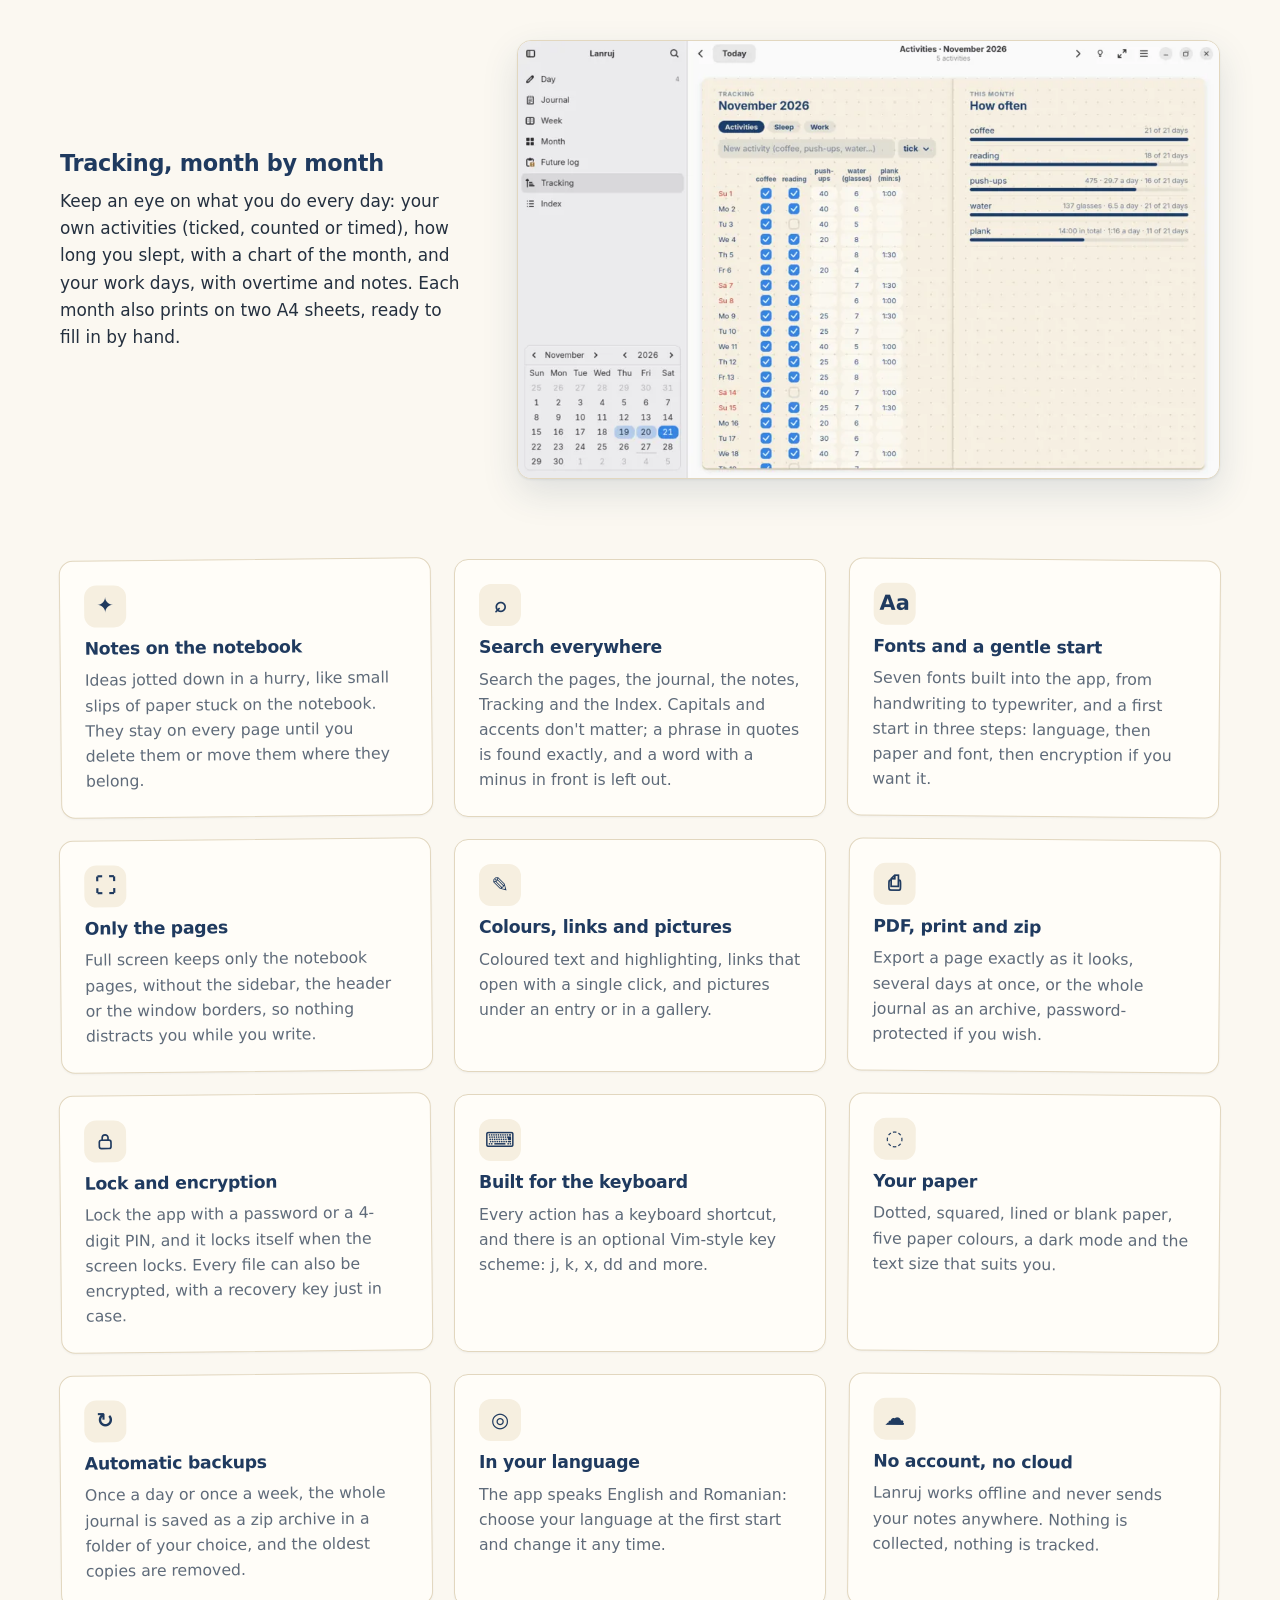
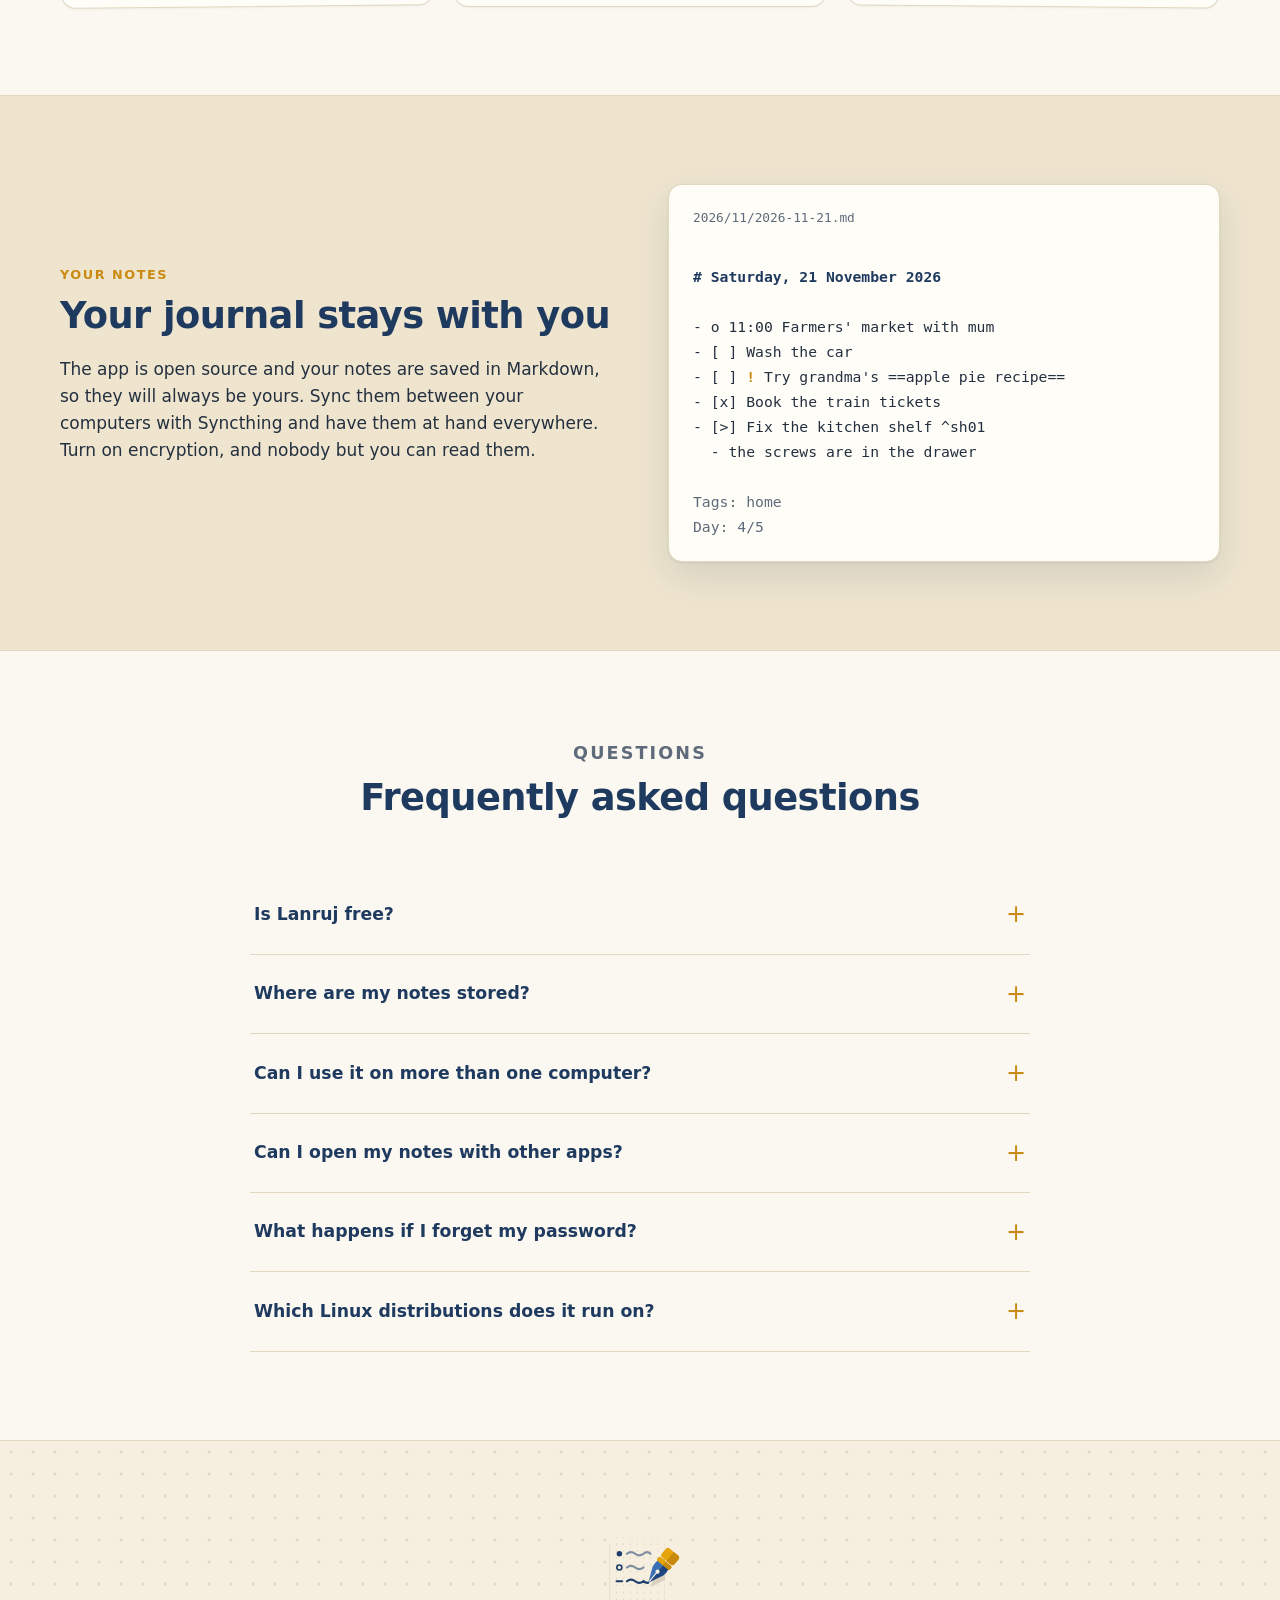
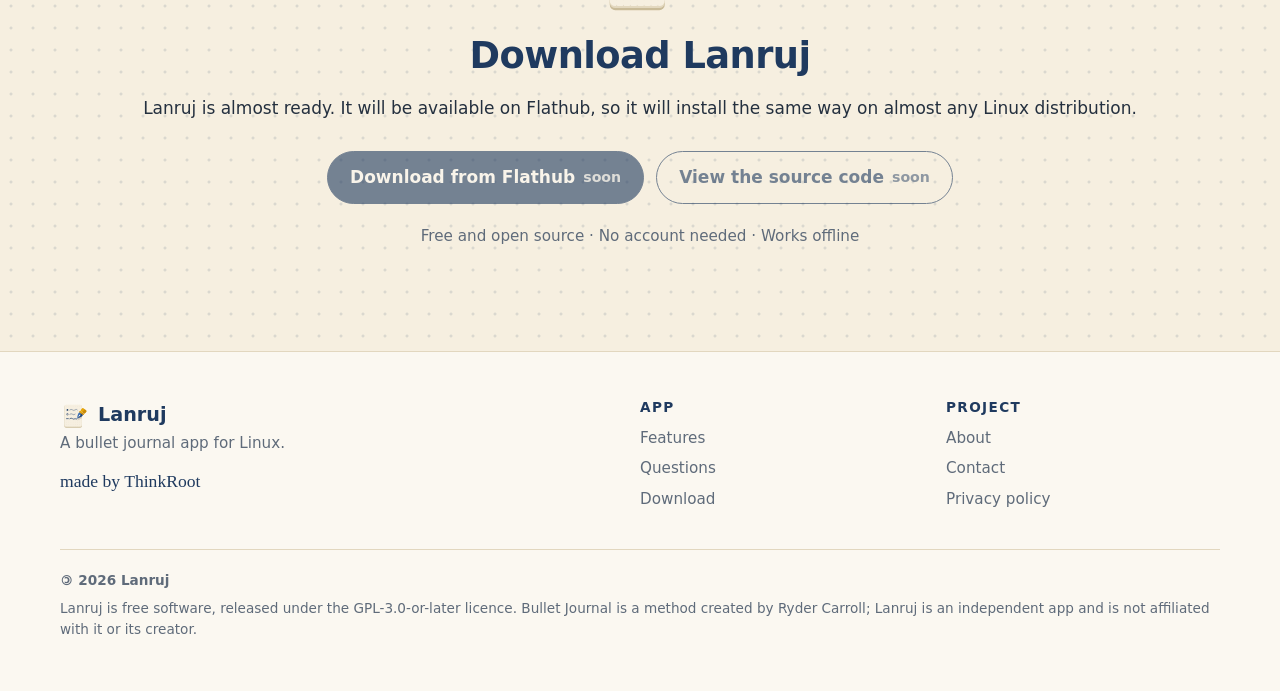
==== commit 1e0bd983: "A doua citire a textelor: „ieri și azi, alături”, Planurile, întrebarea despre sarcini, schema Vim, " ====
--- a/index.html
+++ b/index.html
@@ -124,7 +124,7 @@
           </div>
         </div>
       </div>
-      <figure class="shot"><img src="assets/img/en/migrare-1280.webp" srcset="assets/img/en/migrare-640.webp 640w, assets/img/en/migrare-960.webp 960w, assets/img/en/migrare-1280.webp 1280w" sizes="(max-width: 880px) calc(100vw - 40px), 720px" width="1280" height="800" loading="lazy" decoding="async" alt="The migration panel offering Today, Schedule, Drop and Keep for an unfinished task"></figure>
+      <figure class="shot"><img src="assets/img/en/migrare-1280.webp" srcset="assets/img/en/migrare-640.webp 640w, assets/img/en/migrare-960.webp 960w, assets/img/en/migrare-1280.webp 1280w" sizes="(max-width: 880px) calc(100vw - 40px), 720px" width="1280" height="800" loading="lazy" decoding="async" alt="The migration panel offering Tomorrow, Schedule, Drop and Keep for an unfinished task"></figure>
     </article>
 
         <article class="feature flip reveal">
@@ -221,7 +221,7 @@
   <div class="wrap reveal">
     <img src="assets/img/lanruj.svg" alt="" width="88" height="88">
     <h2>Download Lanruj</h2>
-    <p>Lanruj is almost ready. It will be available on Flathub, so it will install the same way on any Linux distribution.</p>
+    <p>Lanruj is almost ready. It will be available on Flathub, so it will install the same way on almost any Linux distribution.</p>
     <div class="actions">
       <span class="button primary soon" aria-disabled="true">Download from Flathub <small>soon</small></span>
       <span class="button soon" aria-disabled="true">View the source code <small>soon</small></span>
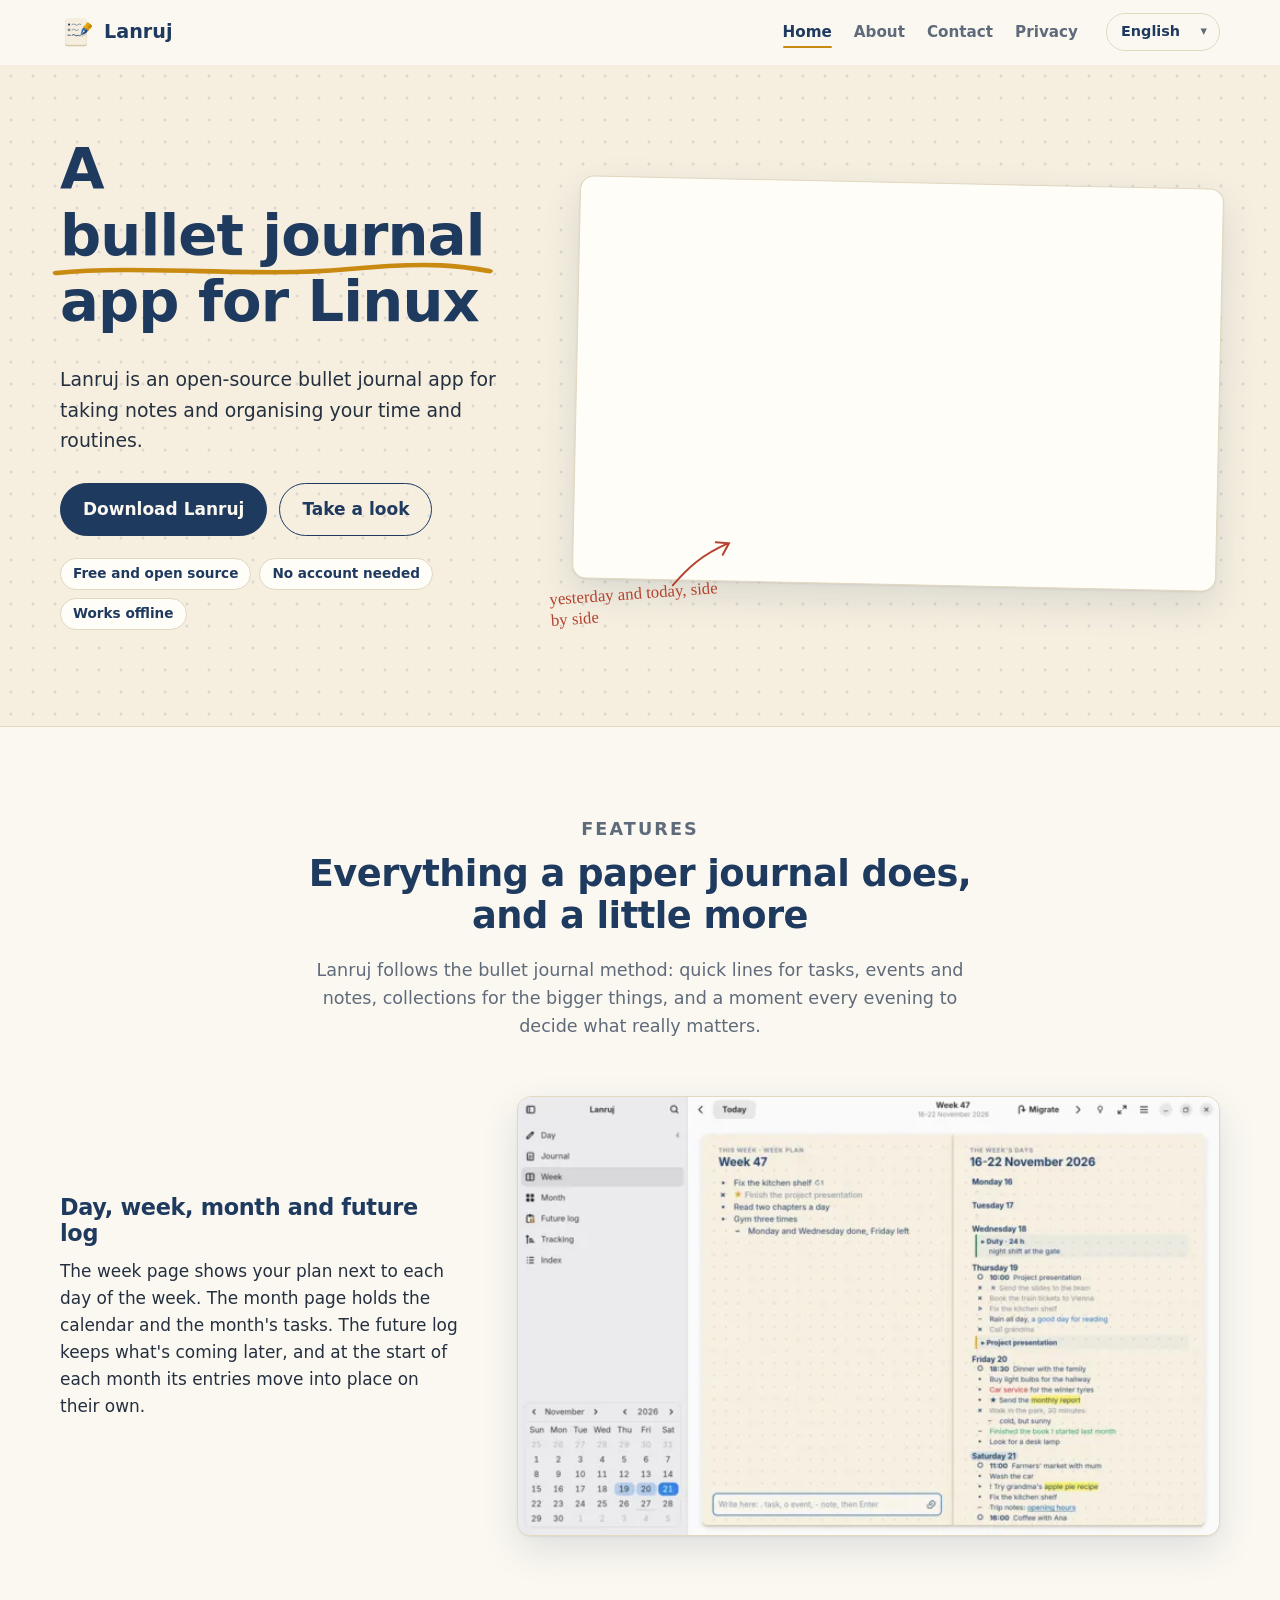
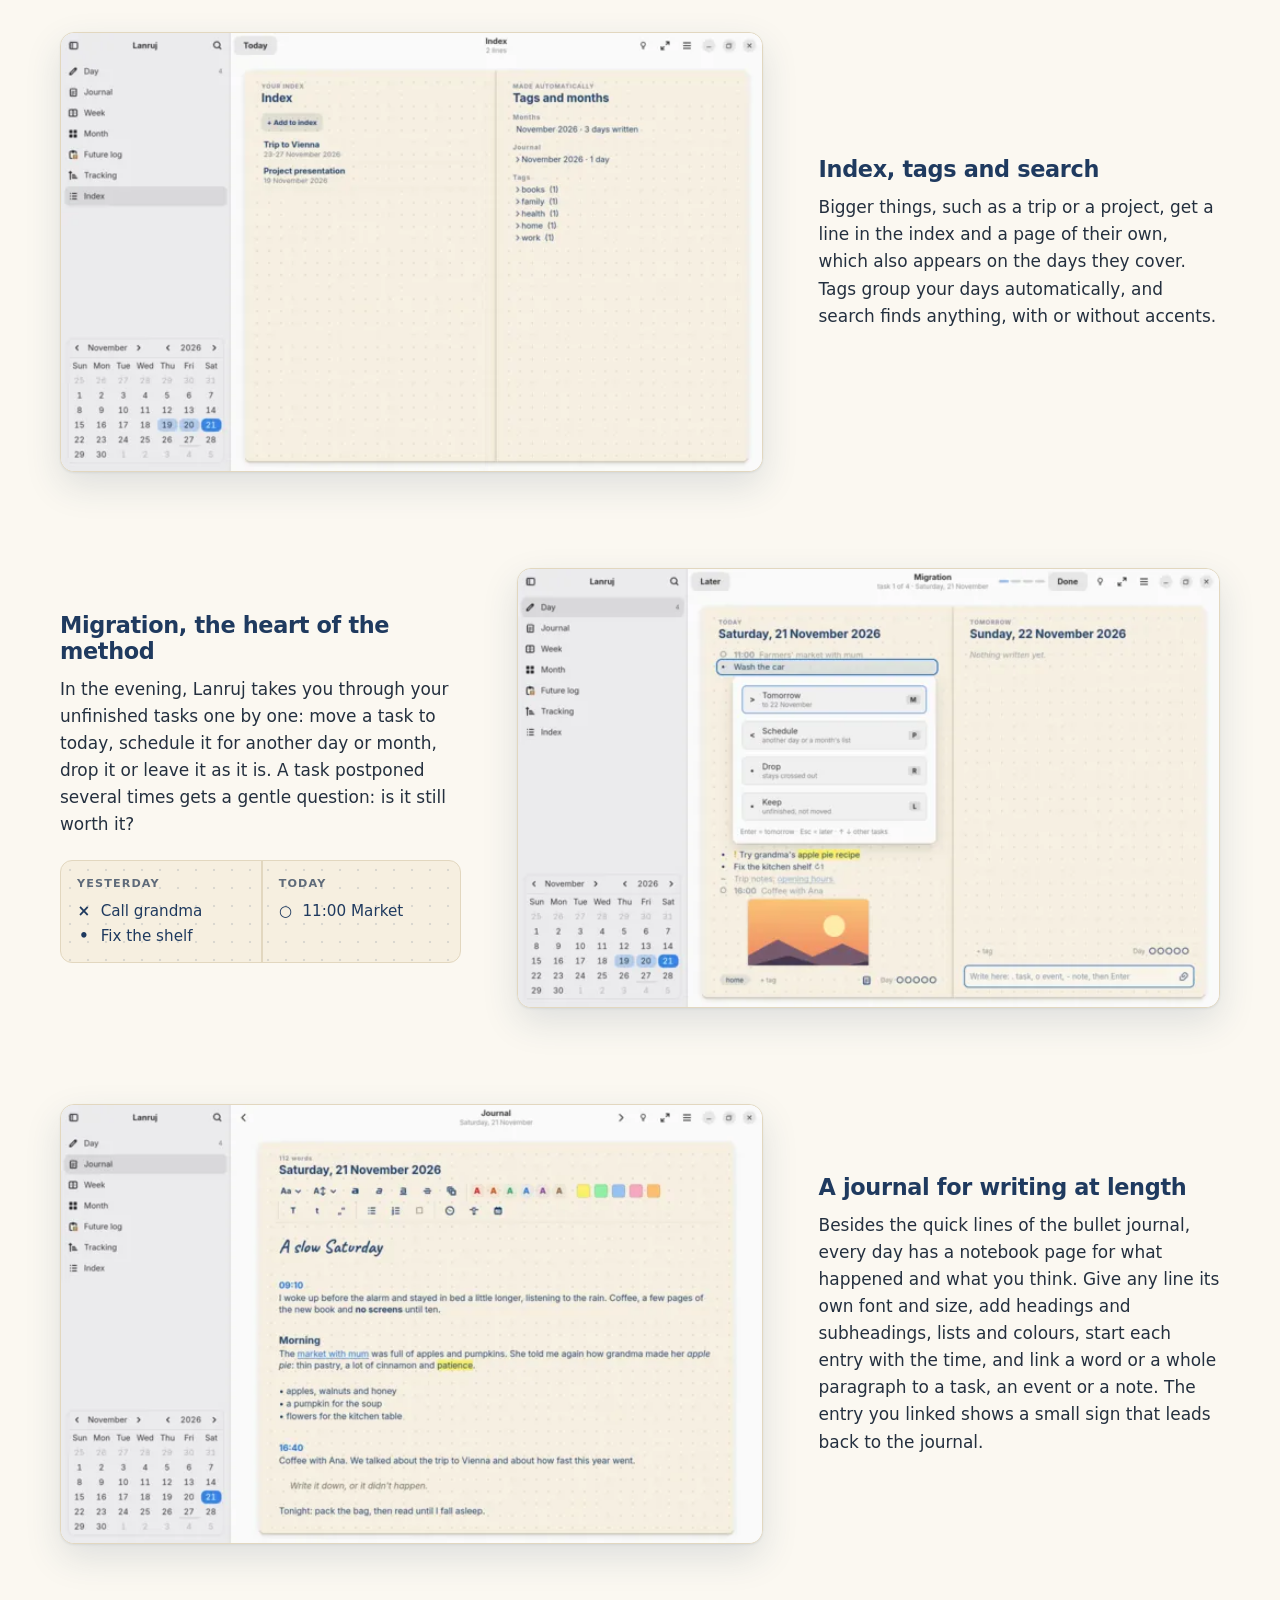
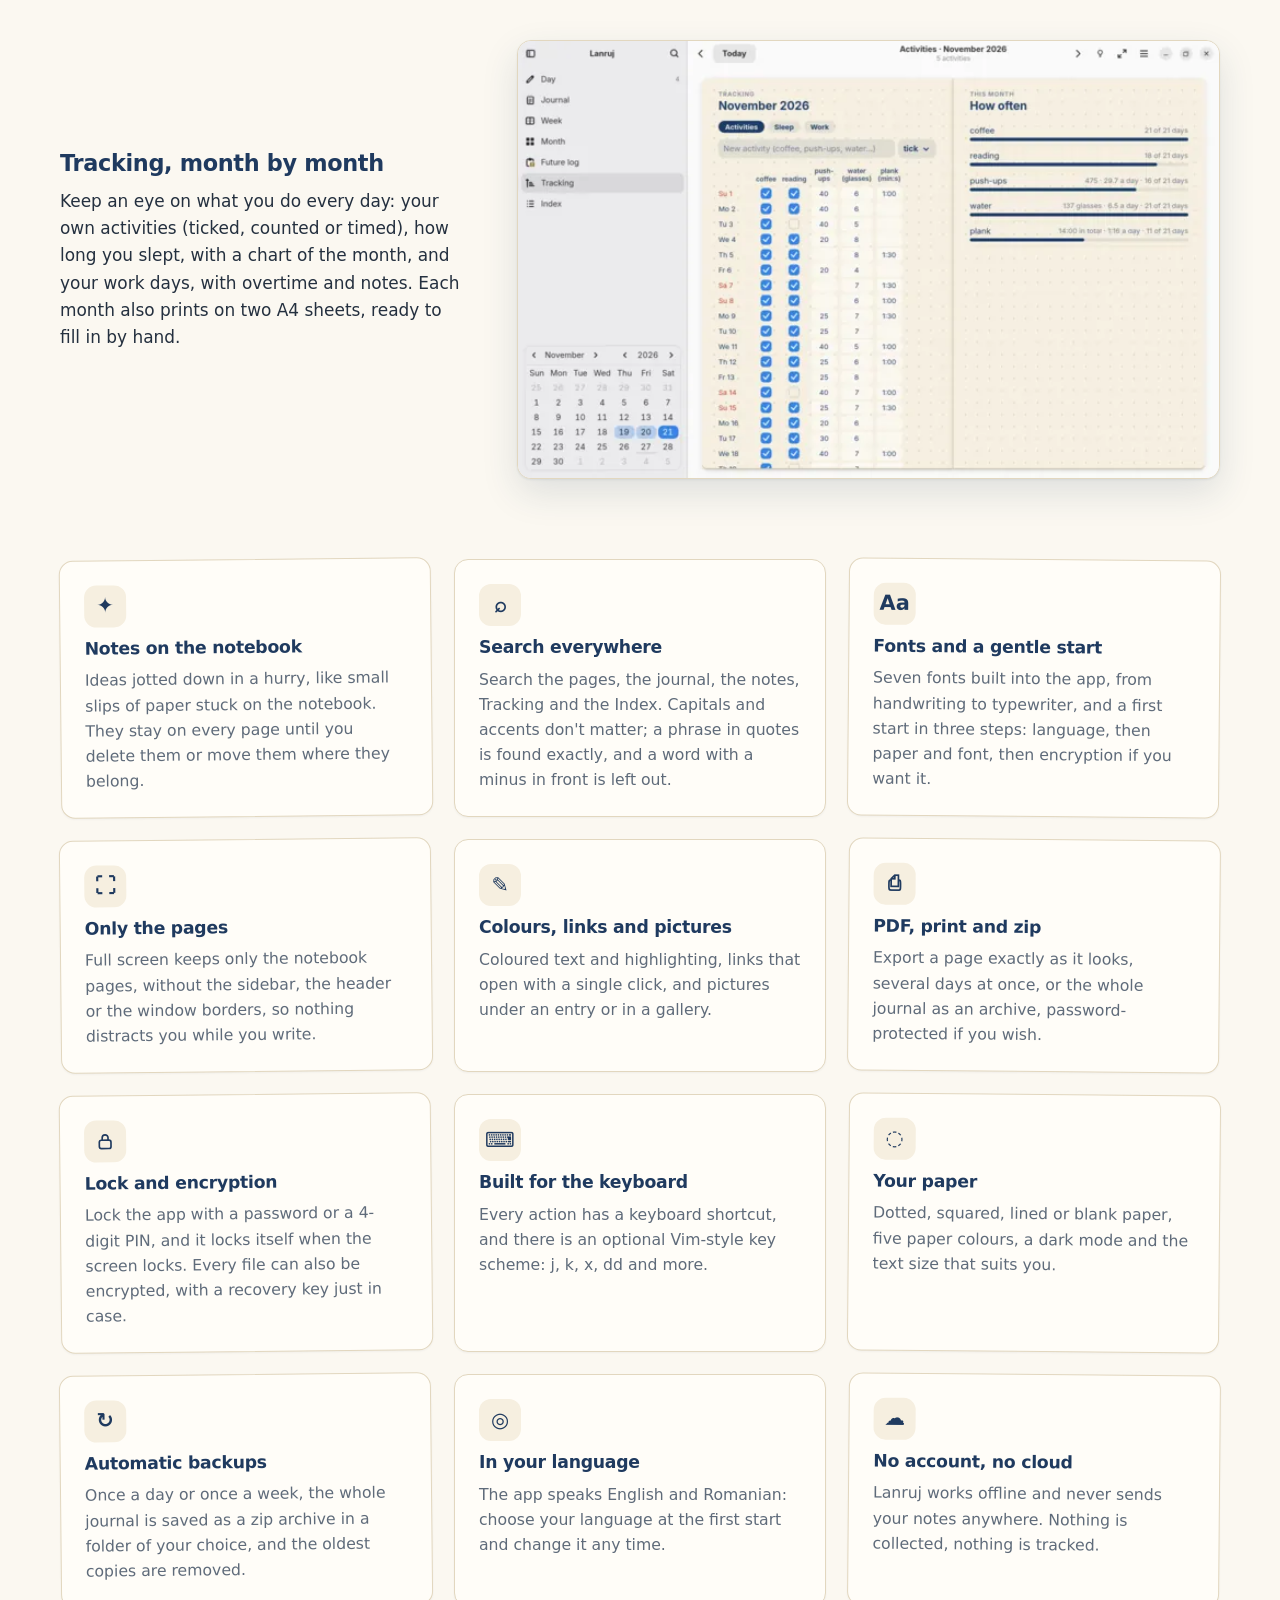
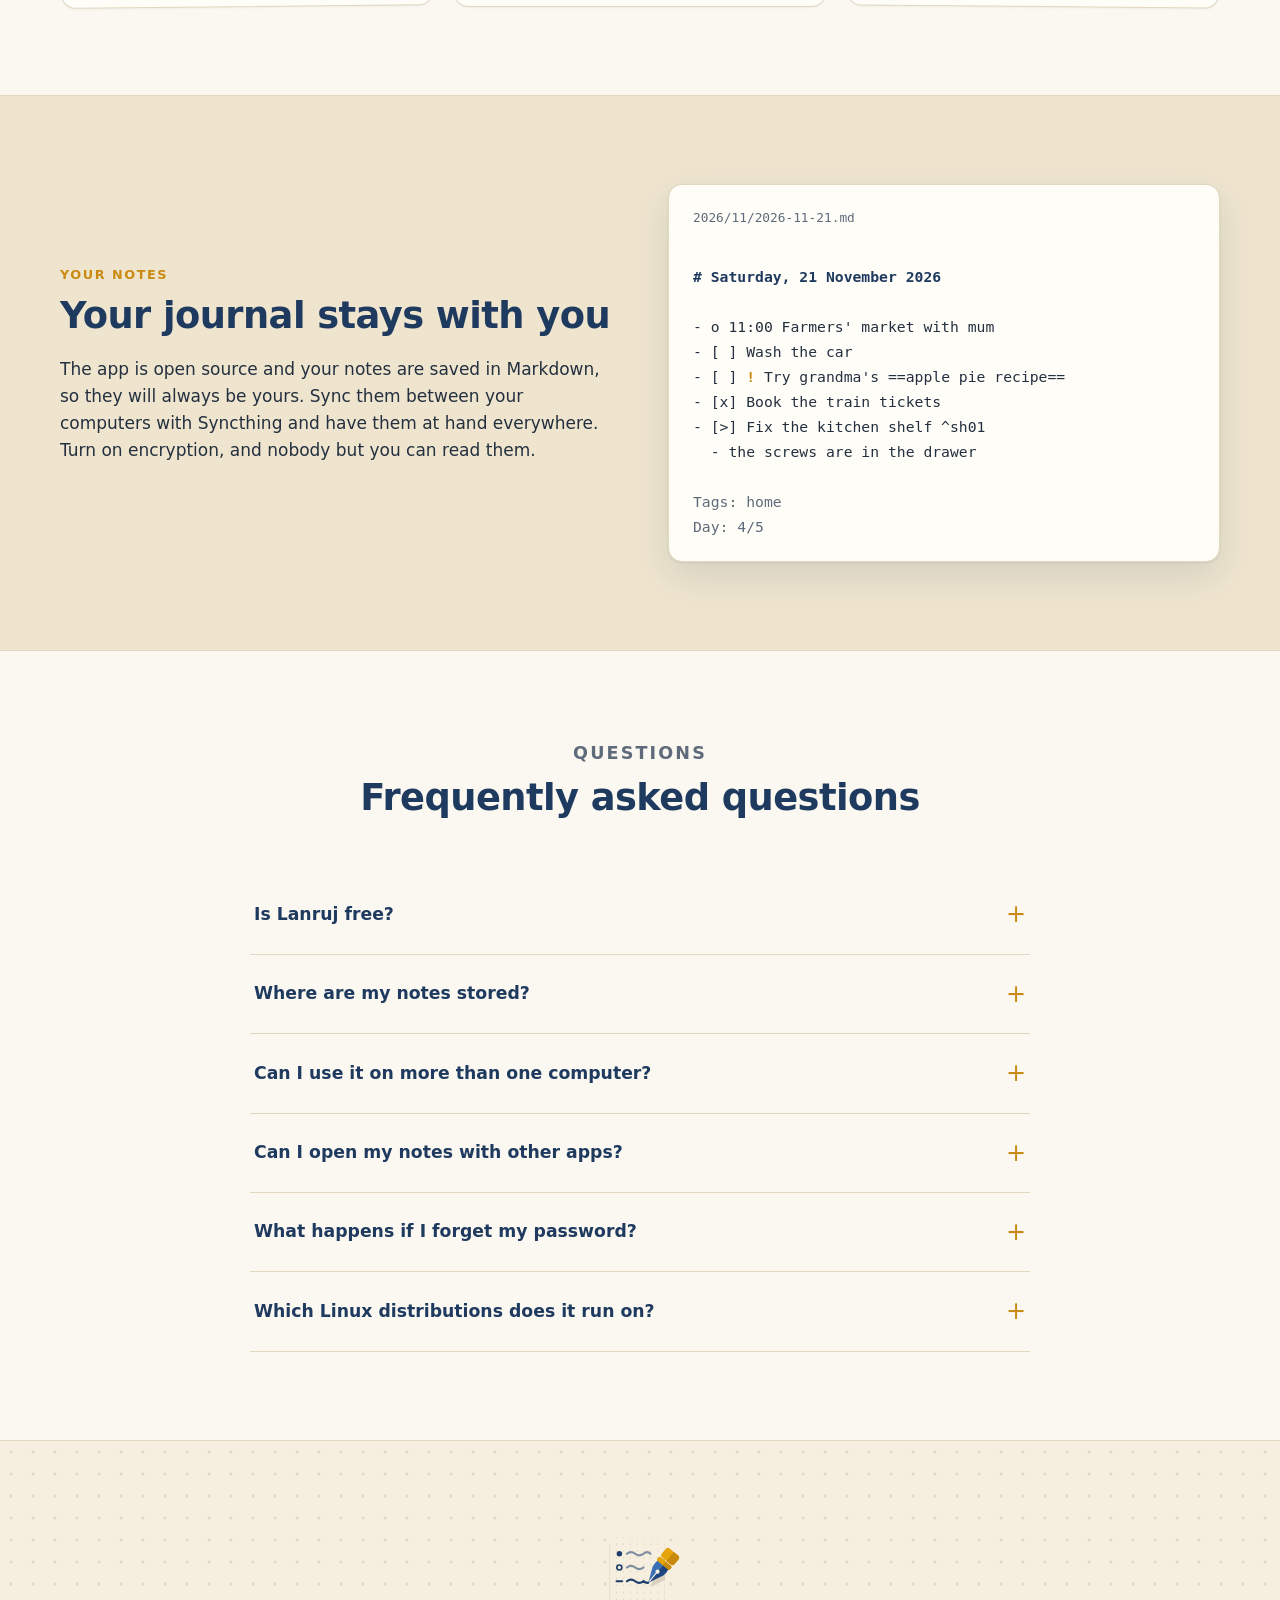
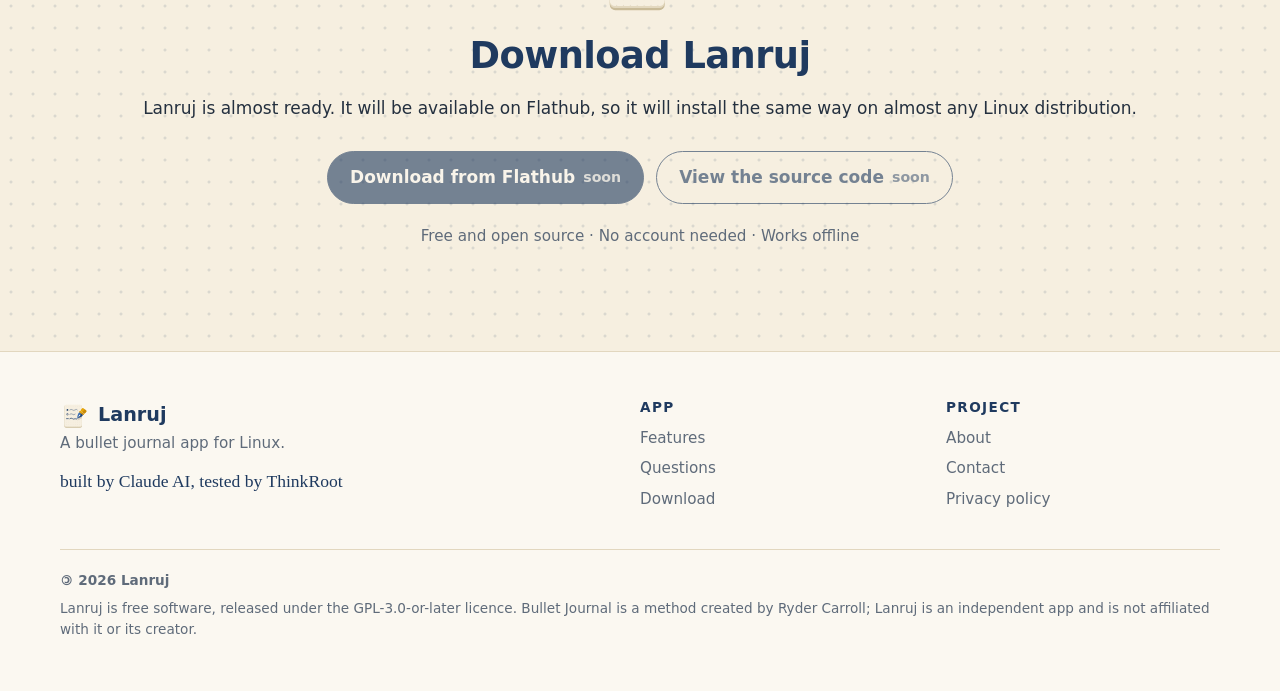
==== commit 6ce52185: "Construit de Claude AI, testat de ThinkRoot: semnătura din subsol și pagina Despre Co-Authored-By: C" ====
--- a/index.html
+++ b/index.html
@@ -238,7 +238,7 @@
       <div>
         <a class="brand" href="index.html"><img src="assets/img/lanruj.svg" alt="" width="28" height="28"> Lanruj</a>
         <p>A bullet journal app for Linux.</p>
-        <p class="sign">made by ThinkRoot</p>
+        <p class="sign">built by Claude AI, tested by ThinkRoot</p>
       </div>
       <div>
         <h4>App</h4>
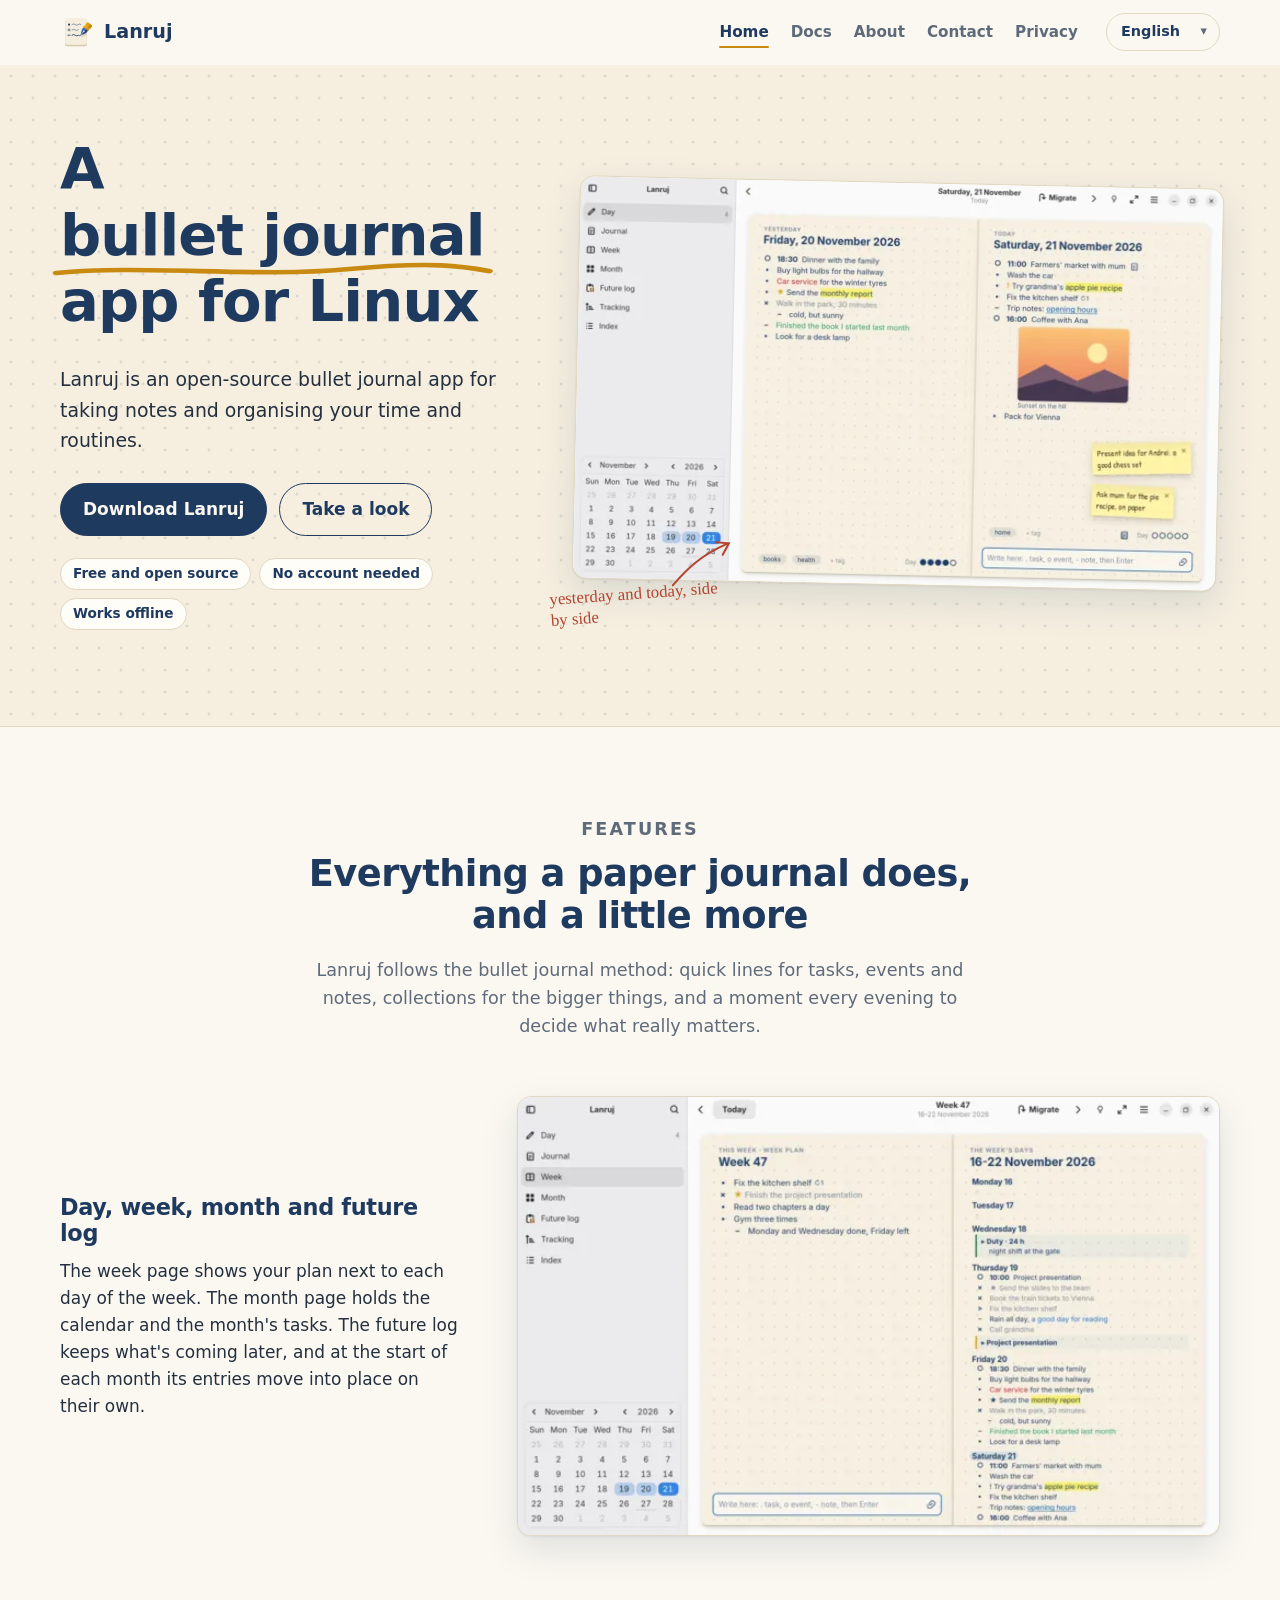
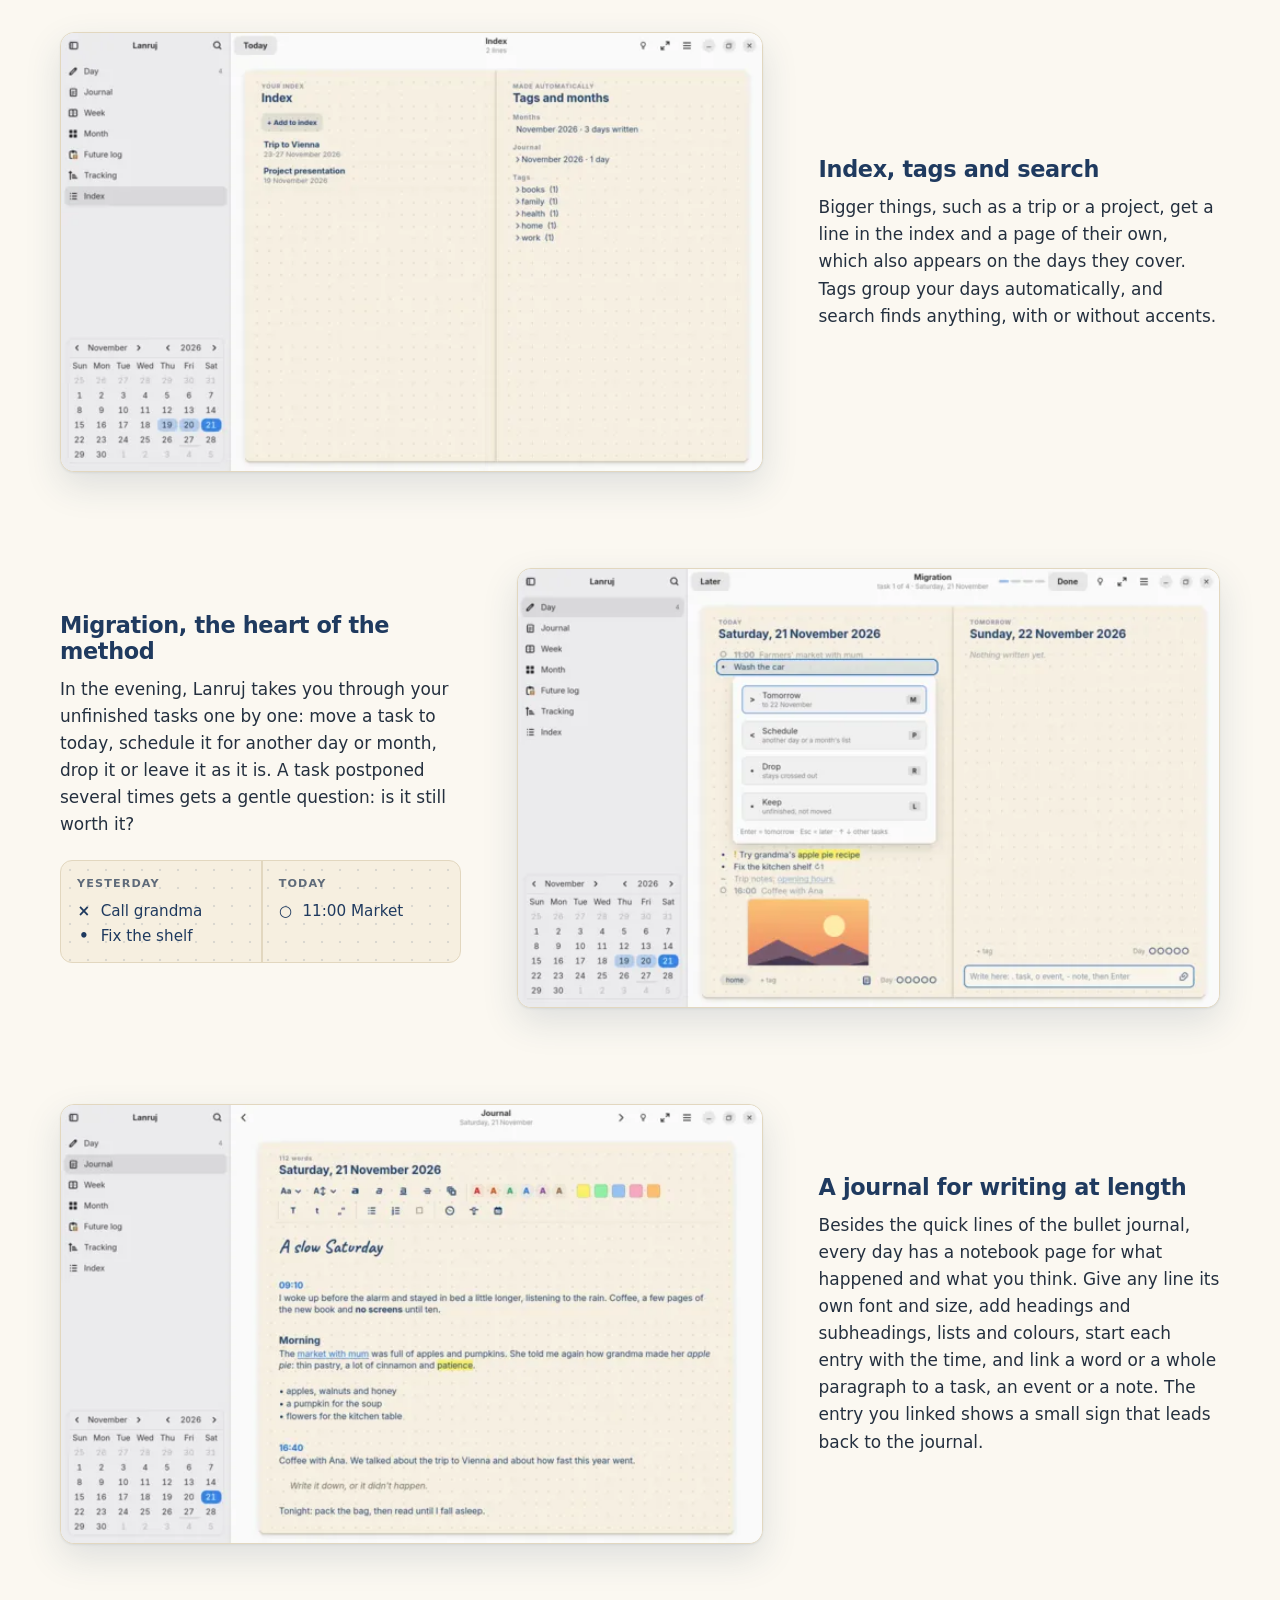
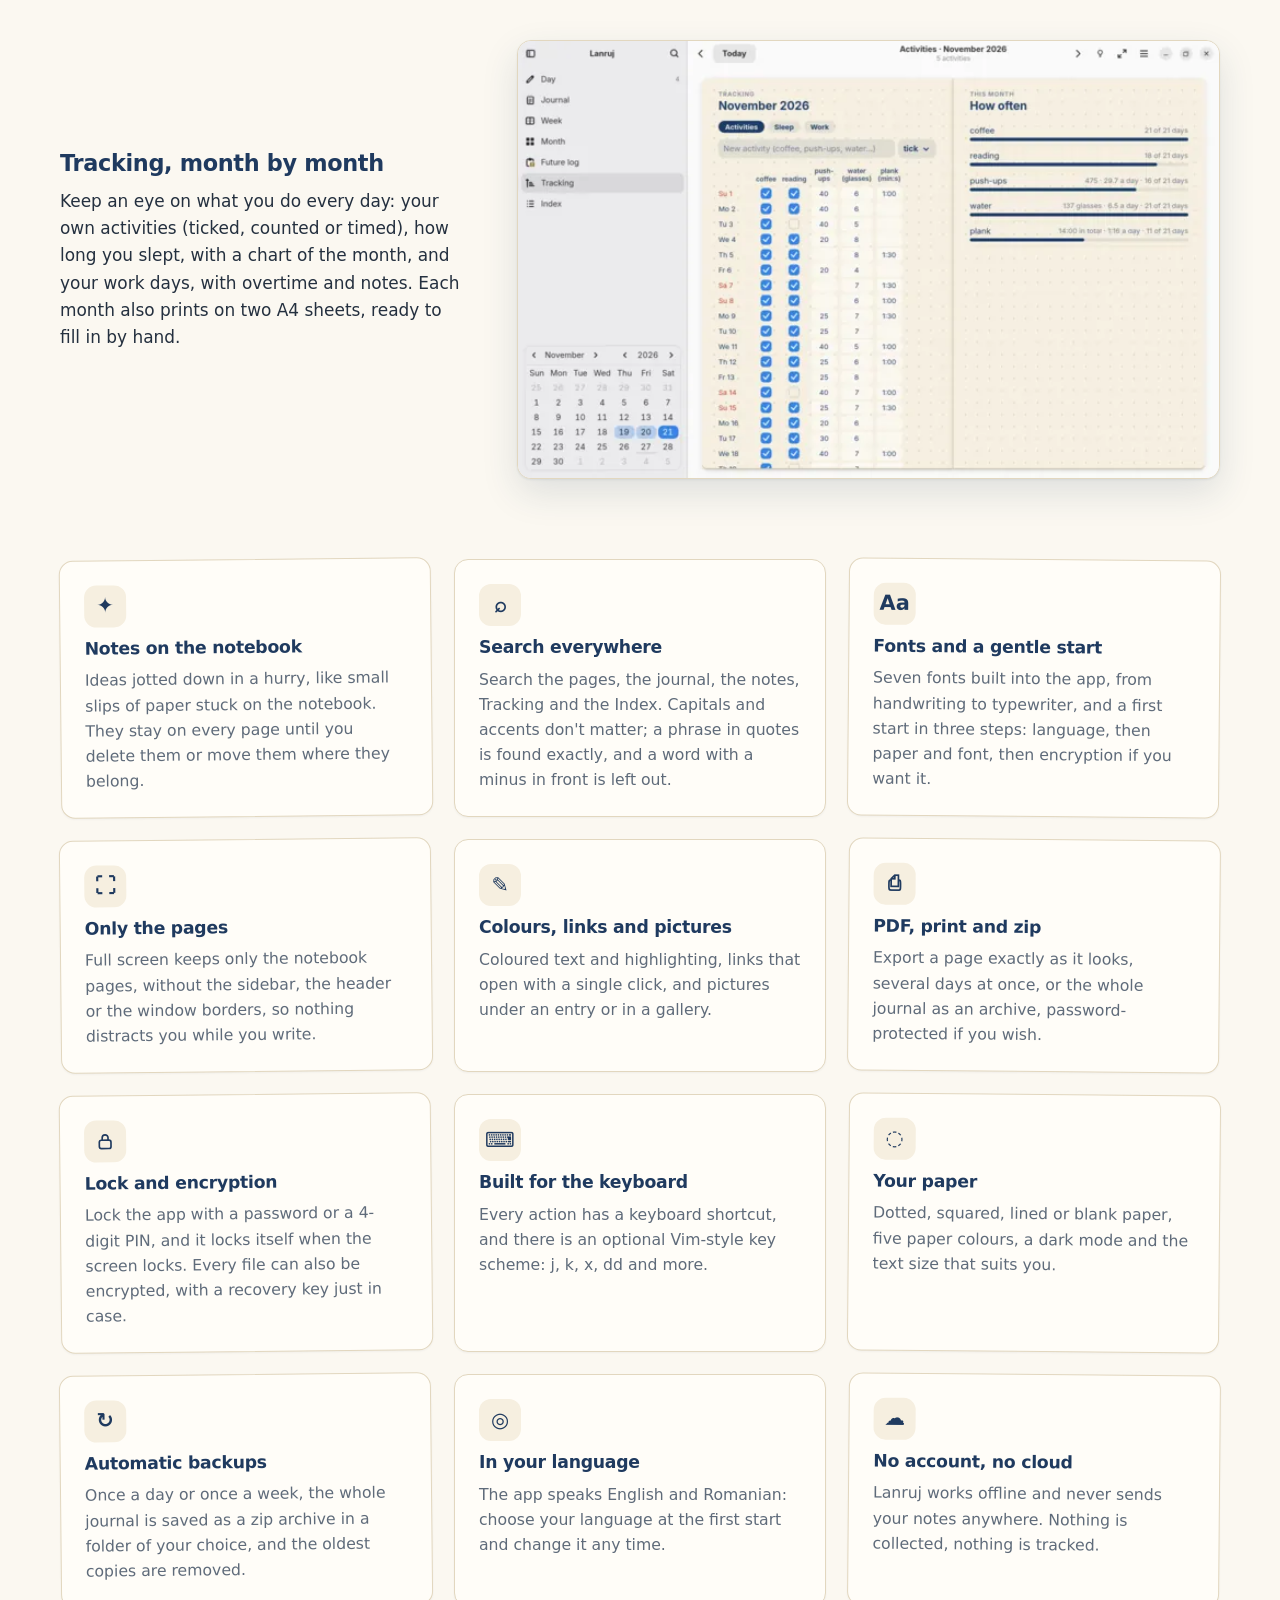
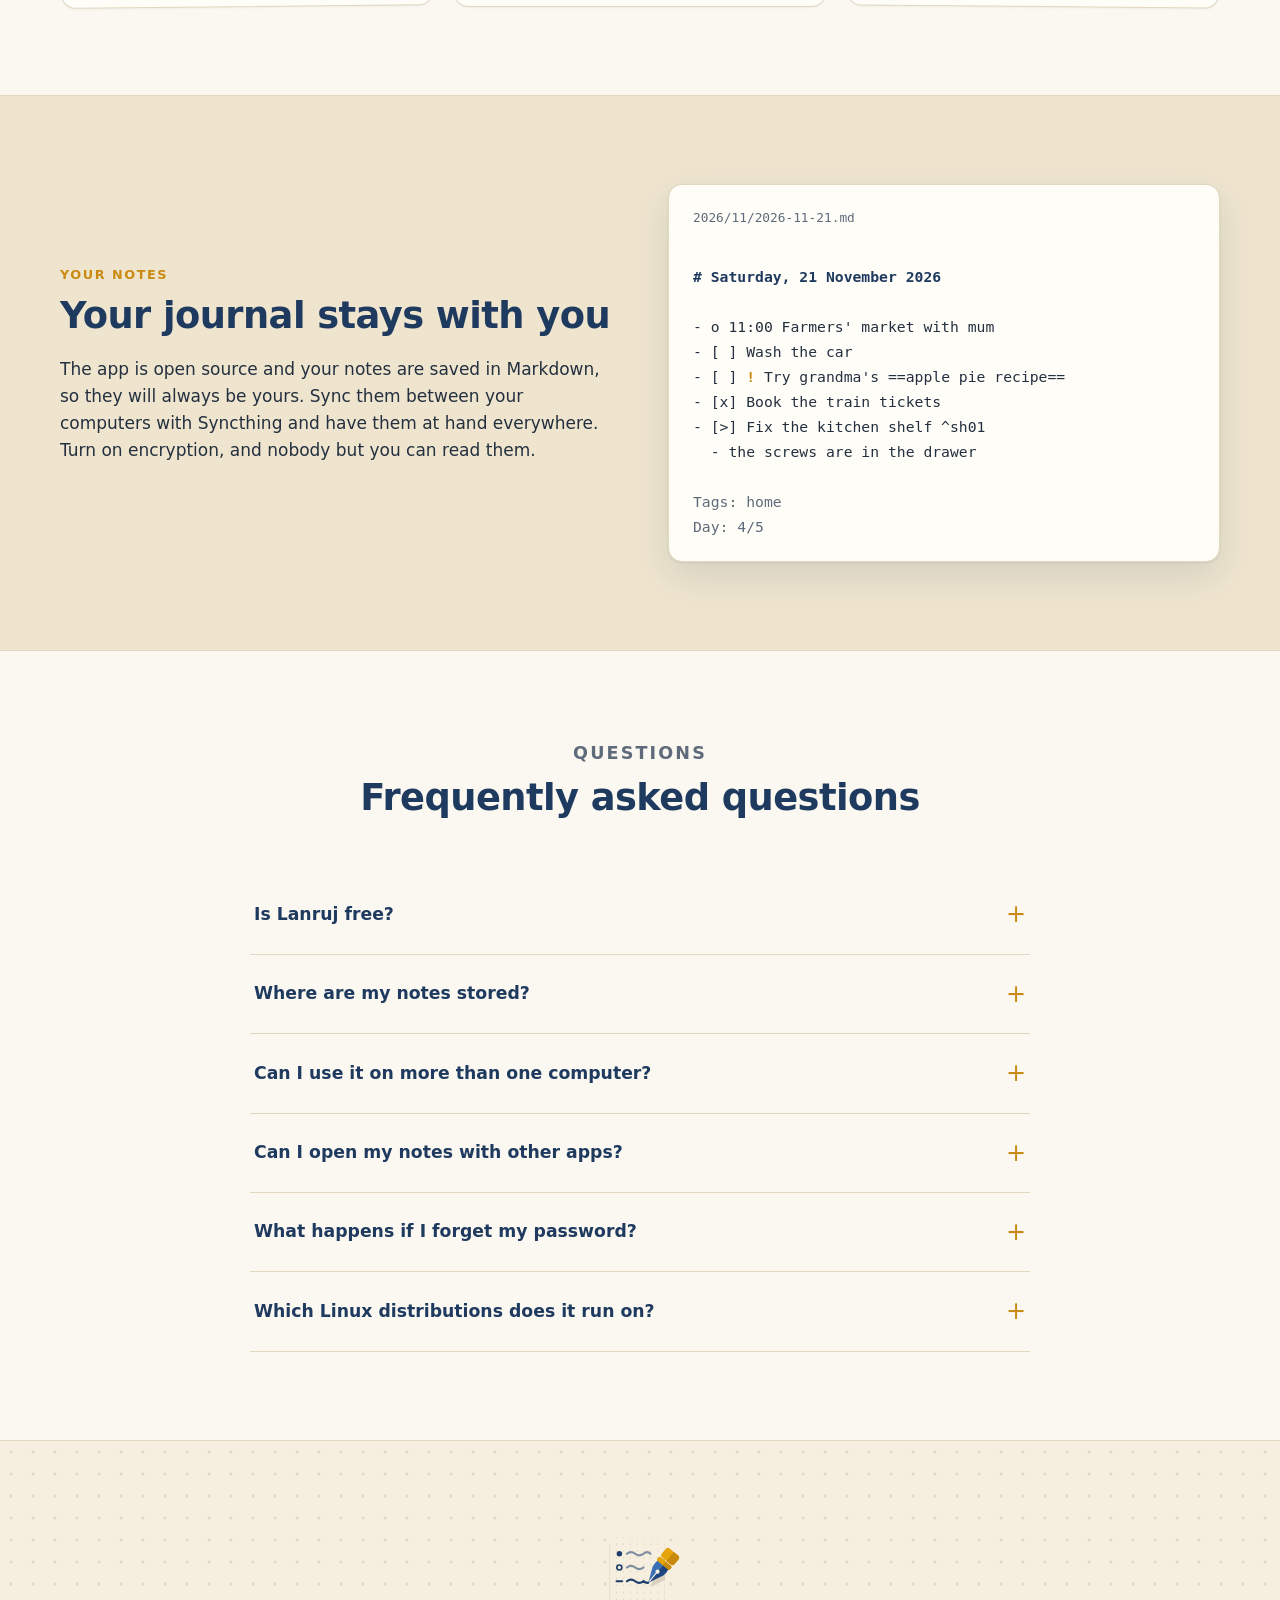
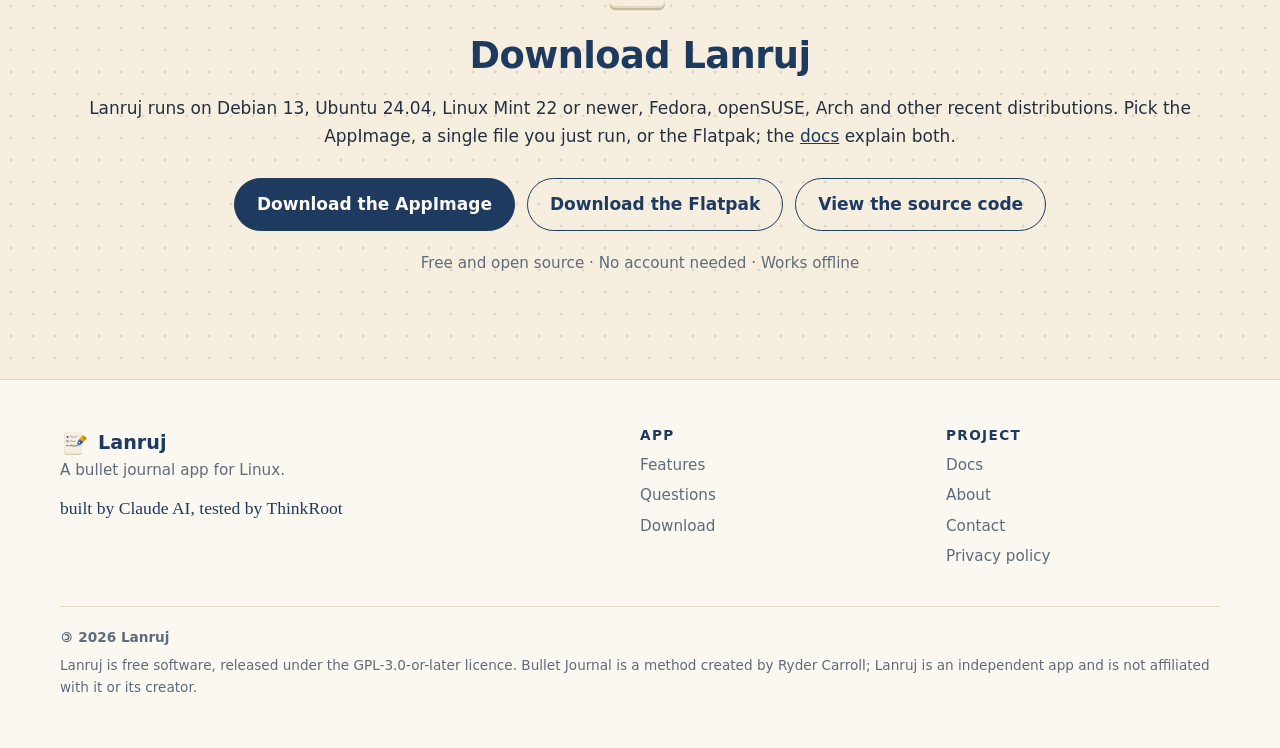
==== commit a075fc1c: "Pagina Documentație (instalare, actualizare, dezinstalare, folosire), butoanele de descărcare spre A" ====
--- a/index.html
+++ b/index.html
@@ -37,6 +37,7 @@
     <a class="brand" href="index.html"><img src="assets/img/lanruj.svg" alt="" width="34" height="34"> Lanruj</a>
     <nav>
       <a href="index.html" aria-current="page">Home</a>
+      <a href="docs.html">Docs</a>
       <a href="about.html">About</a>
       <a href="contact.html">Contact</a>
       <a href="privacy.html">Privacy</a>
@@ -211,7 +212,7 @@
       </details>
       <details>
         <summary>Which Linux distributions does it run on?</summary>
-        <p>Lanruj will be available on Flathub, so it will install the same way on almost any Linux distribution.</p>
+        <p>Lanruj comes as an AppImage and as a Flatpak, which run on Debian 13, Ubuntu 24.04, Linux Mint 22 or newer, Fedora, openSUSE, Arch and other recent distributions. The <a href="docs.html#install">docs</a> show how to install either of them.</p>
       </details>
     </div>
   </div>
@@ -221,10 +222,11 @@
   <div class="wrap reveal">
     <img src="assets/img/lanruj.svg" alt="" width="88" height="88">
     <h2>Download Lanruj</h2>
-    <p>Lanruj is almost ready. It will be available on Flathub, so it will install the same way on almost any Linux distribution.</p>
+    <p>Lanruj runs on Debian 13, Ubuntu 24.04, Linux Mint 22 or newer, Fedora, openSUSE, Arch and other recent distributions. Pick the AppImage, a single file you just run, or the Flatpak; the <a href="docs.html#install">docs</a> explain both.</p>
     <div class="actions">
-      <span class="button primary soon" aria-disabled="true">Download from Flathub <small>soon</small></span>
-      <span class="button soon" aria-disabled="true">View the source code <small>soon</small></span>
+      <a class="button primary" href="https://github.com/ThinkRoot99/Lanruj/releases/download/v0.4.2/Lanruj-0.4.2-x86_64.AppImage">Download the AppImage</a>
+      <a class="button" href="https://github.com/ThinkRoot99/Lanruj/releases/download/v0.4.2/lanruj.flatpak">Download the Flatpak</a>
+      <a class="button" href="https://github.com/ThinkRoot99/Lanruj">View the source code</a>
     </div>
     <p class="trust">Free and open source · No account needed · Works offline</p>
   </div>
@@ -251,6 +253,7 @@
       <div>
         <h4>Project</h4>
         <ul>
+          <li><a href="docs.html">Docs</a></li>
           <li><a href="about.html">About</a></li>
           <li><a href="contact.html">Contact</a></li>
           <li><a href="privacy.html">Privacy policy</a></li>
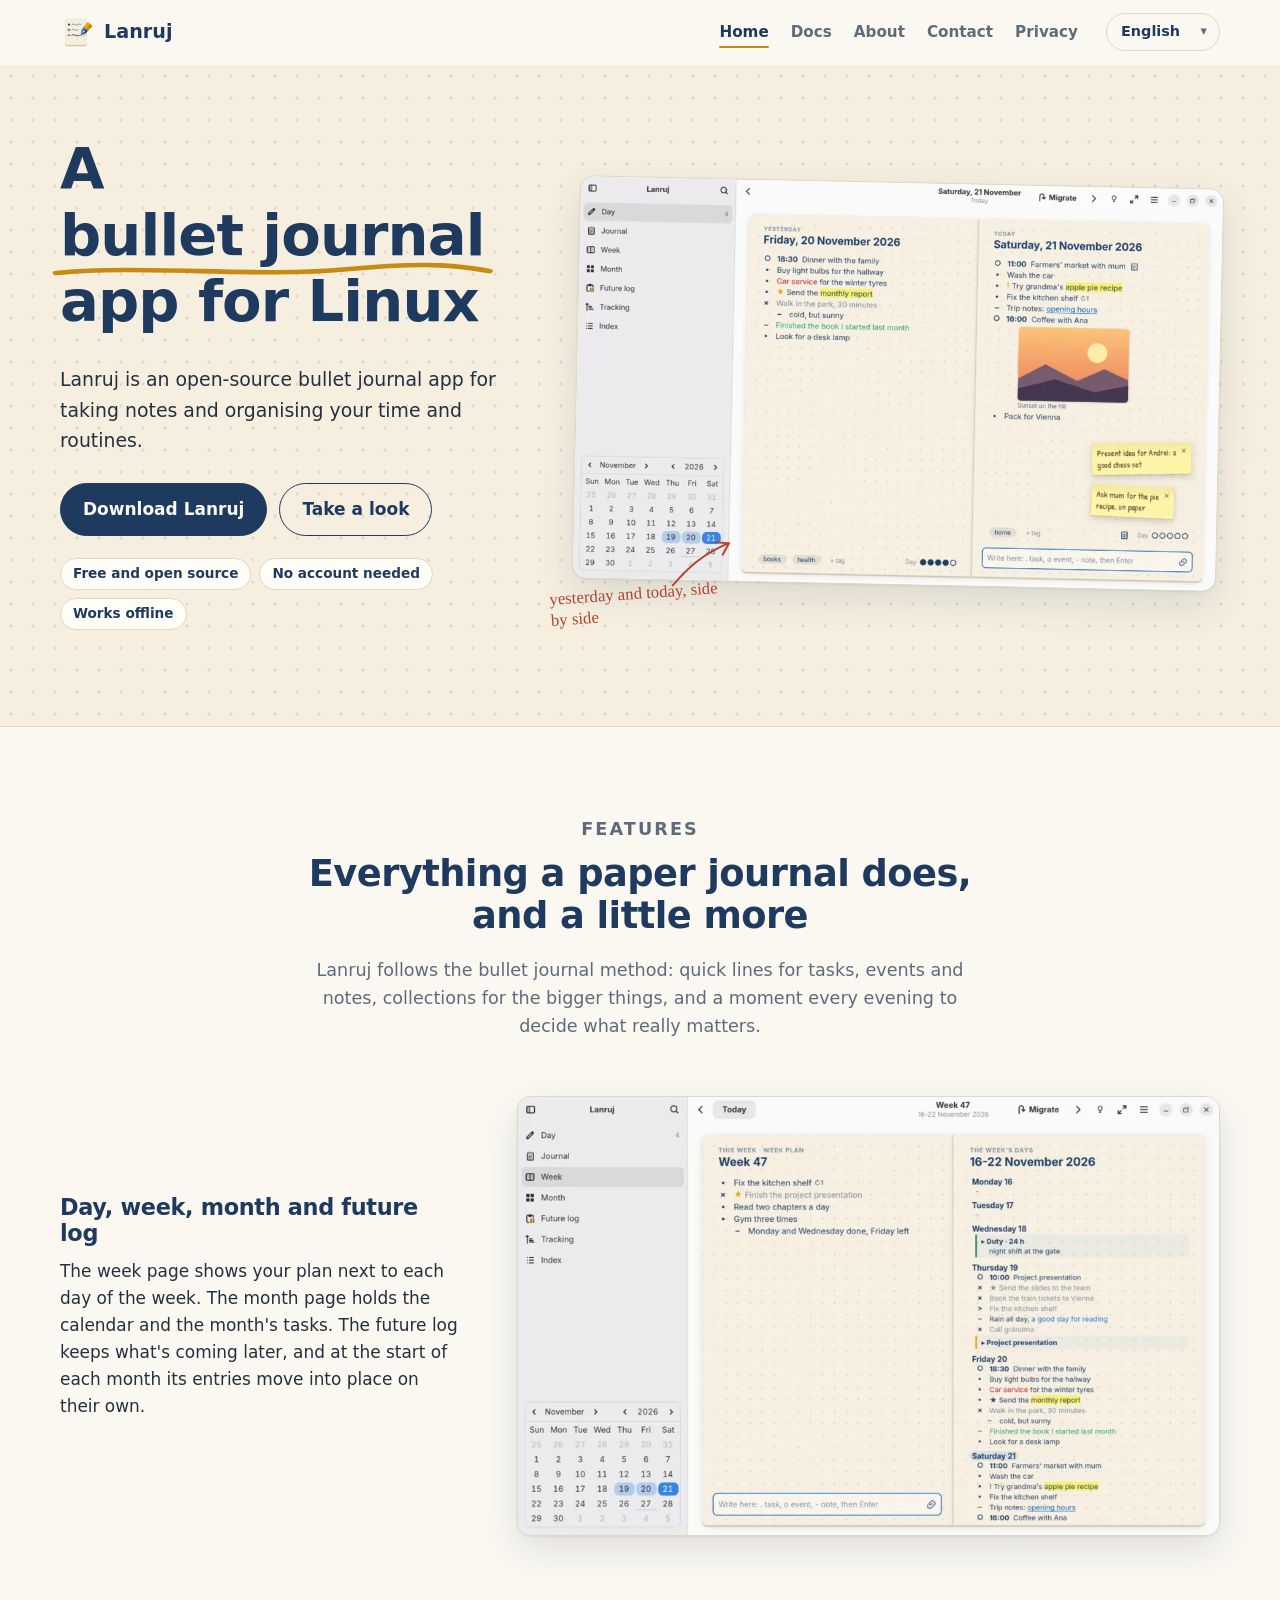
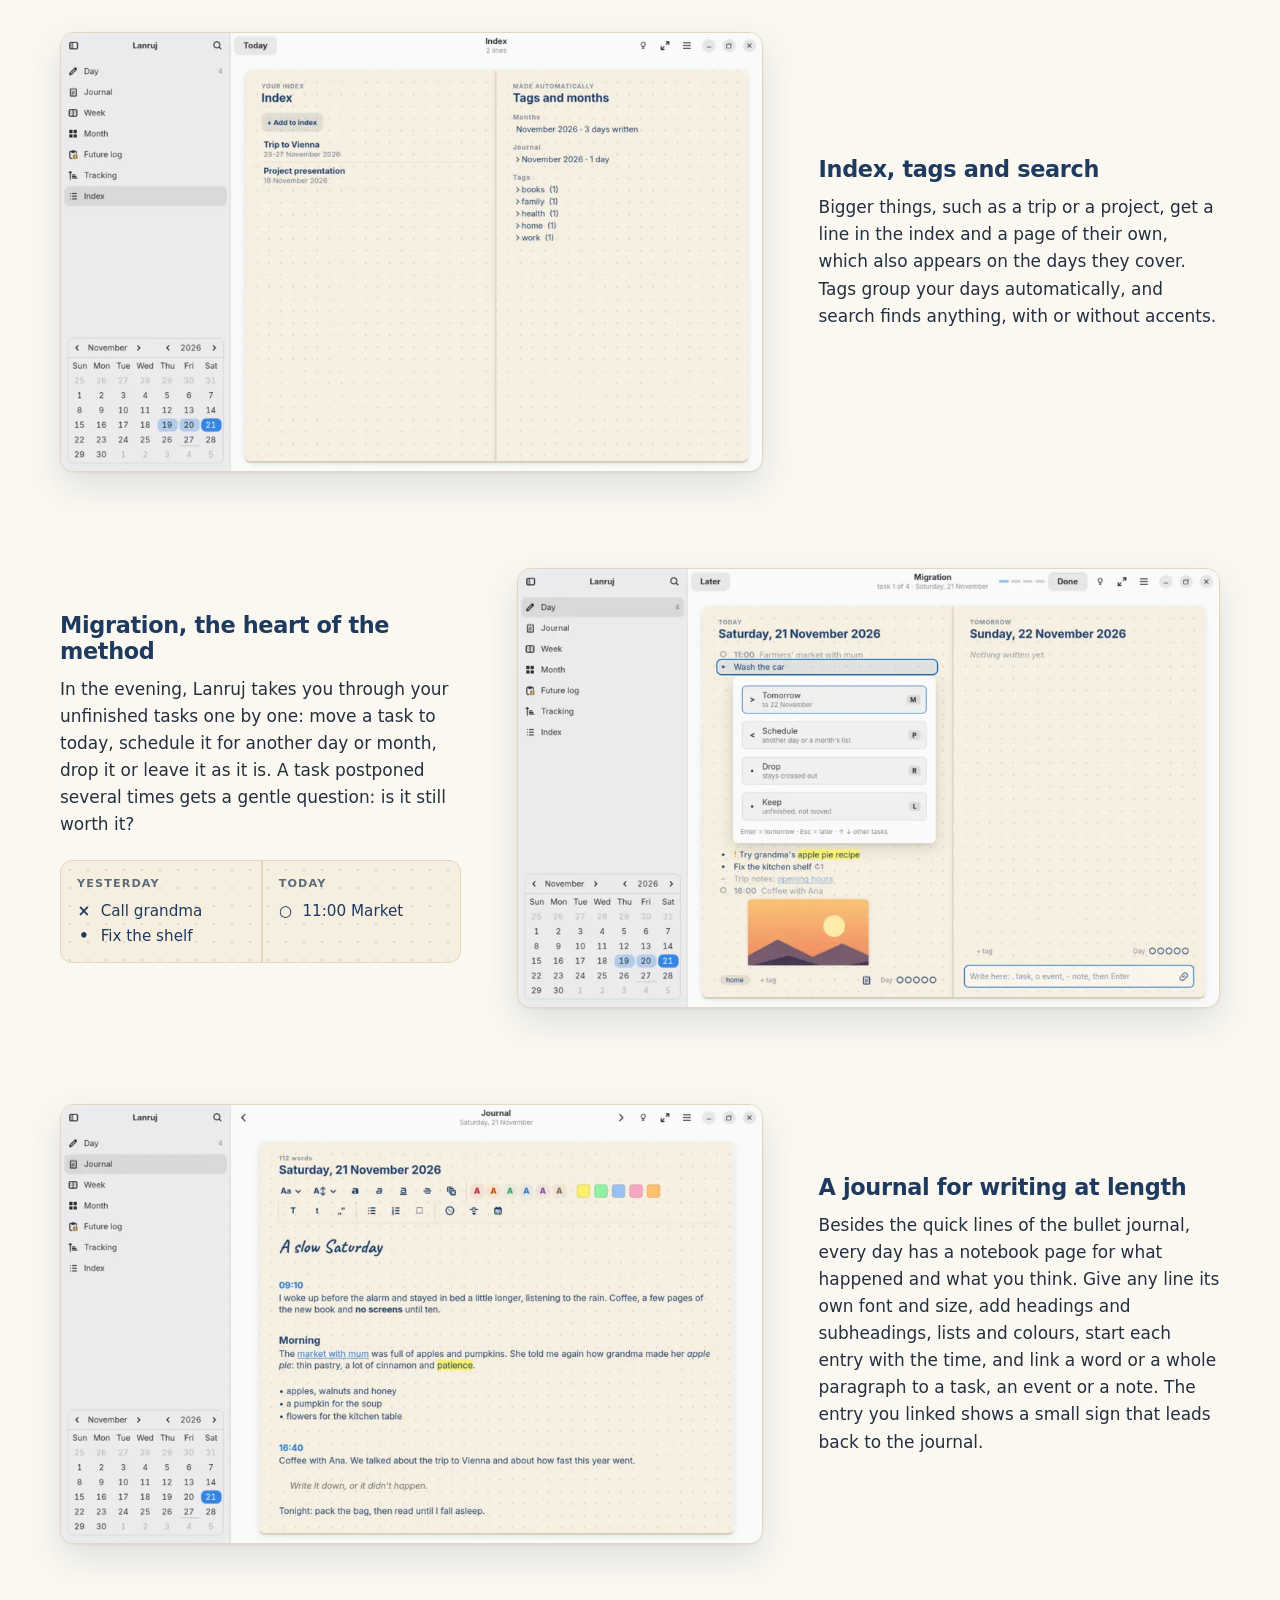
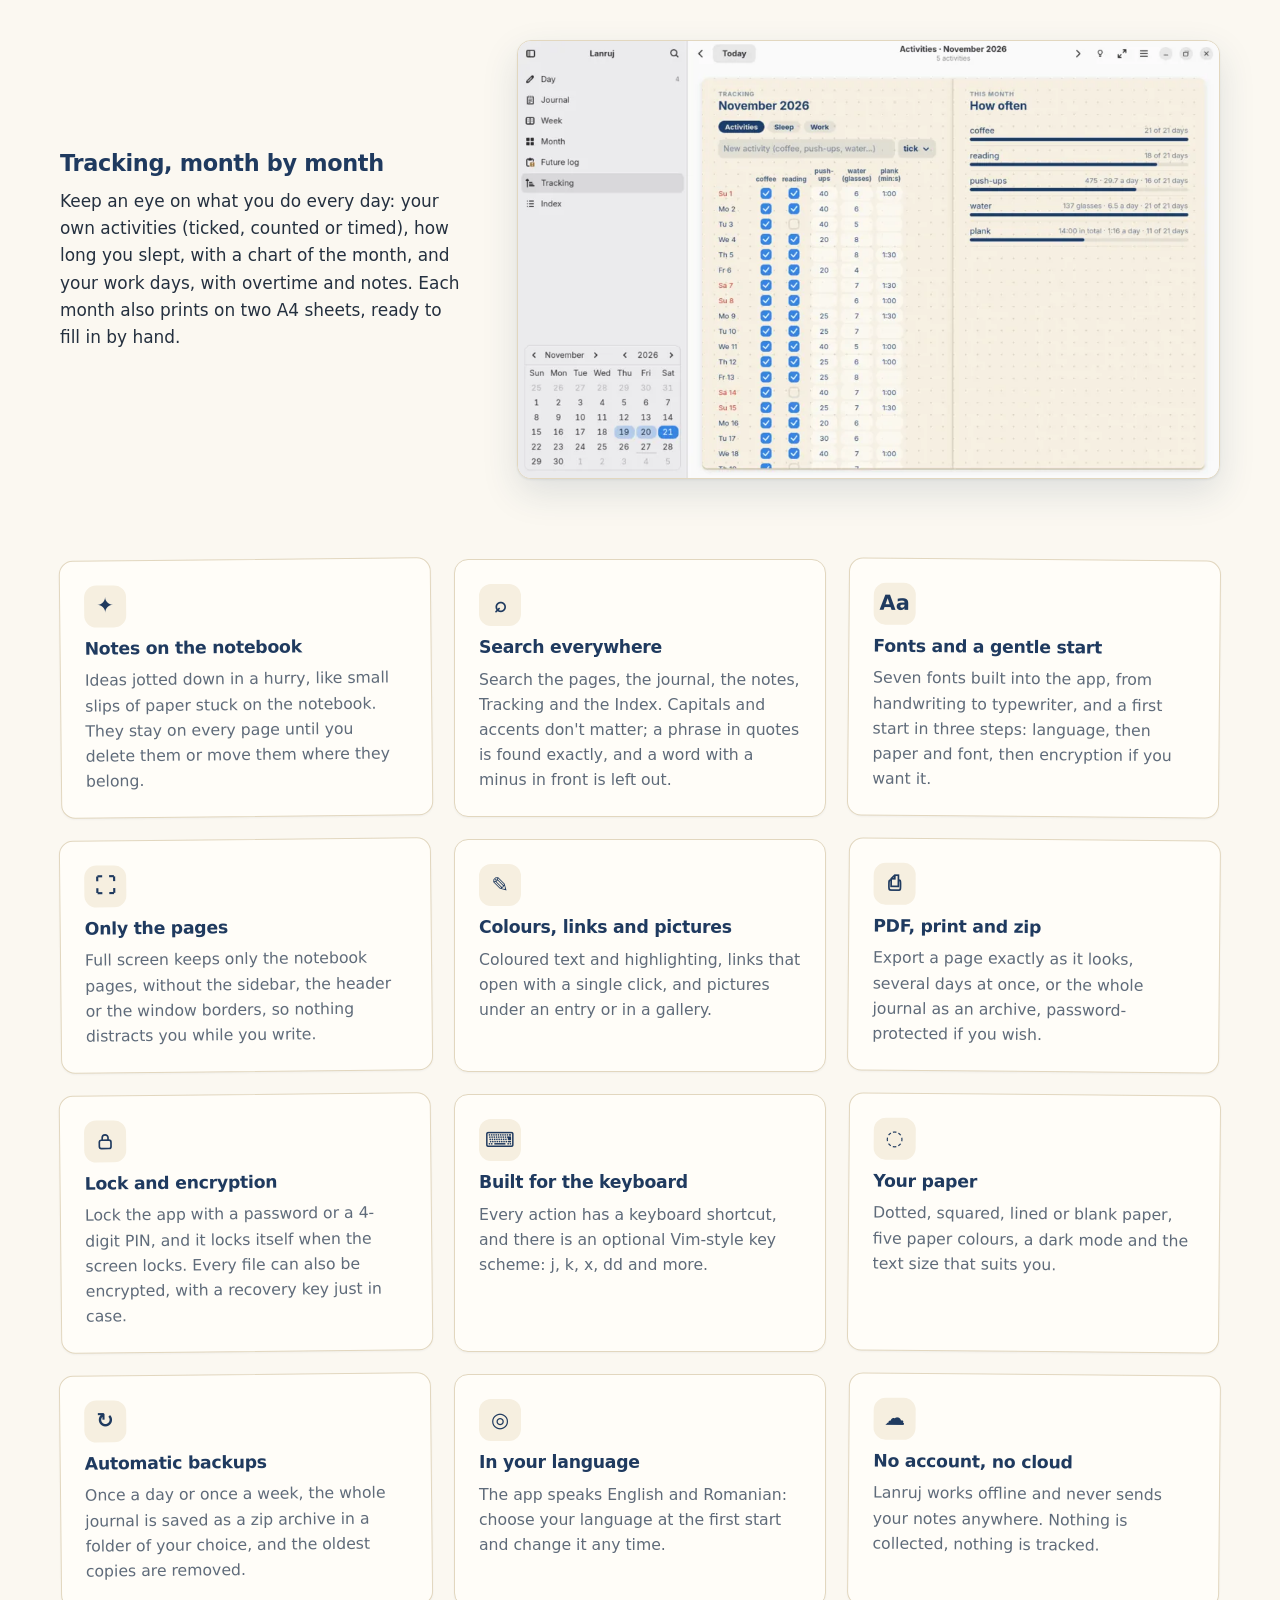
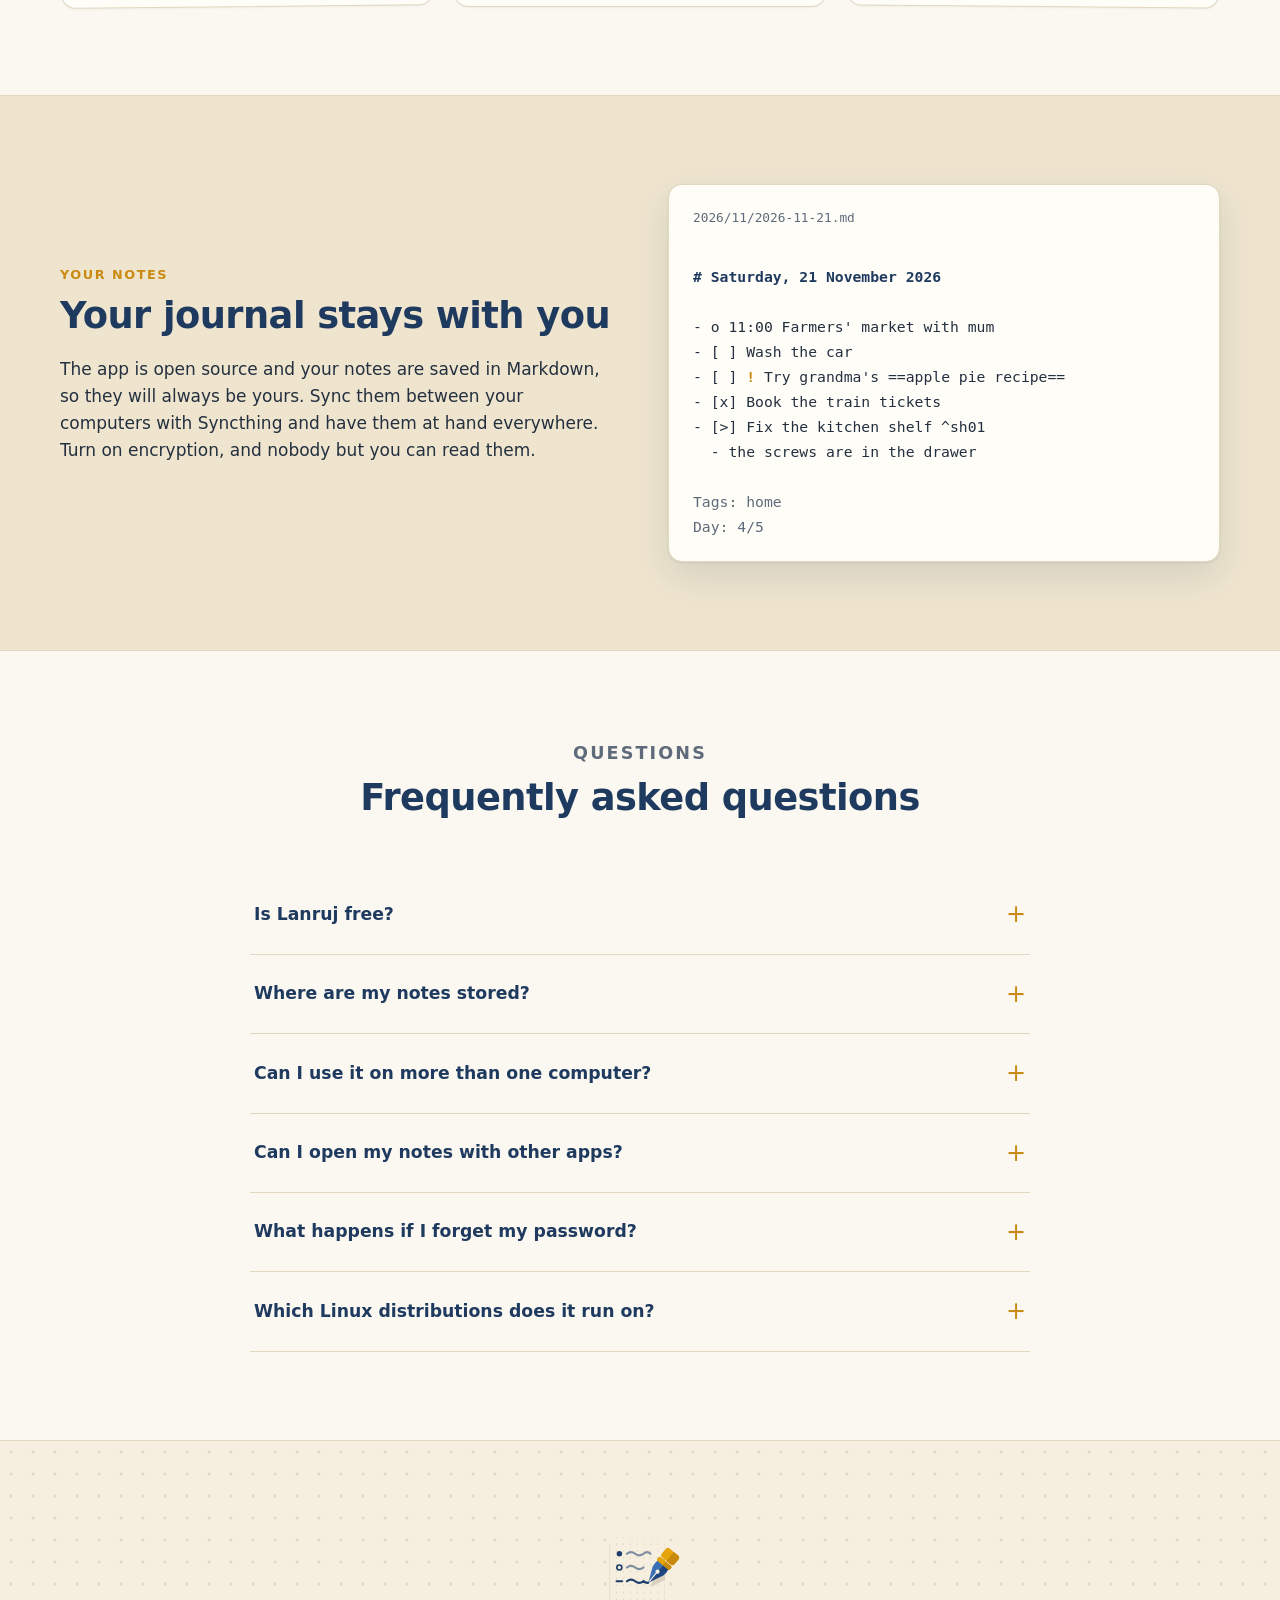
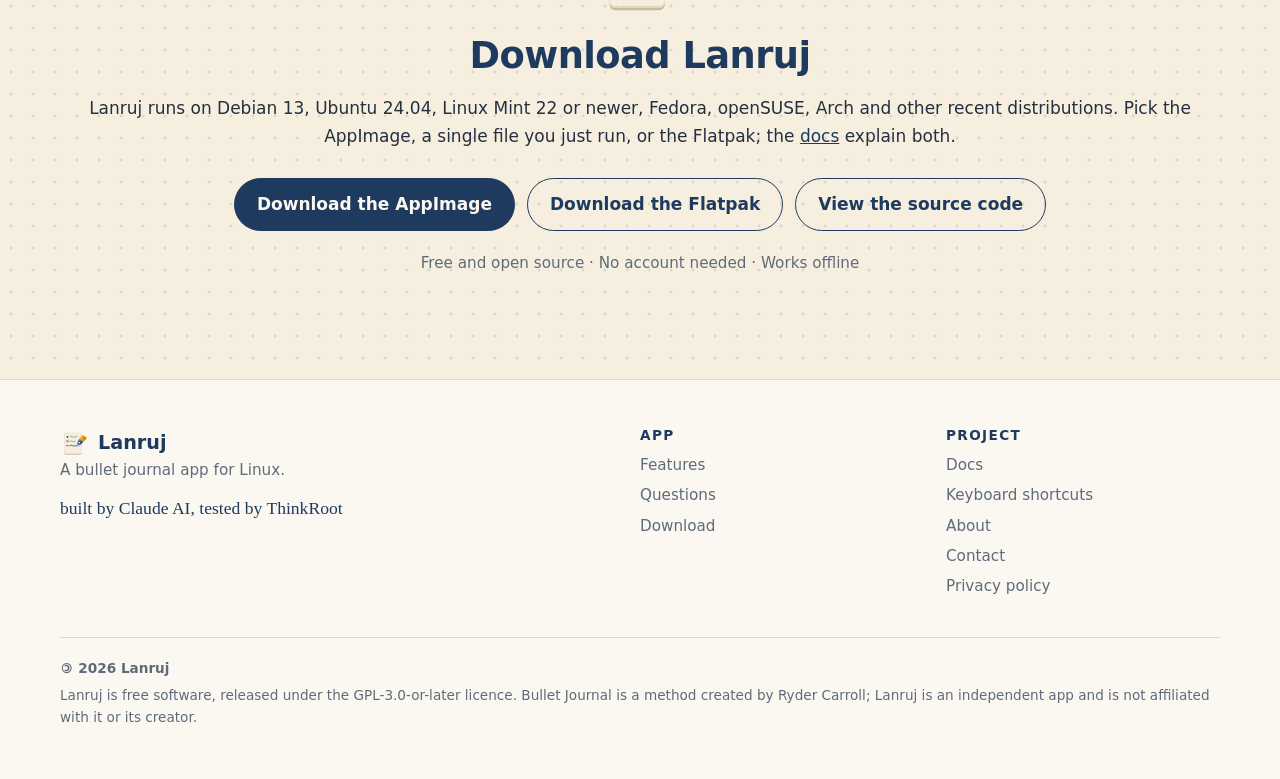
==== commit 6041ed17: "Pagina Scurtături de taste pe site, butonul de la Contact redenumit, README scurtat, tools/ doar loc" ====
--- a/index.html
+++ b/index.html
@@ -25,7 +25,7 @@
 <meta property="og:locale" content="en_US">
 <meta property="og:locale:alternate" content="ro_RO">
 <meta name="twitter:card" content="summary_large_image">
-<link rel="stylesheet" href="assets/css/style.css?v=95d9ef6038">
+<link rel="stylesheet" href="assets/css/style.css?v=8a0c17be99">
 <script src="assets/js/main.js?v=029f297b69" defer></script>
 <script type="application/ld+json">{"@context": "https://schema.org", "@type": "SoftwareApplication", "name": "Lanruj", "operatingSystem": "Linux", "applicationCategory": "ProductivityApplication", "description": "Lanruj is an open-source bullet journal app for Linux, for taking notes and organising your time and routines. Your notes stay in Markdown files on your computer, with optional encryption.", "url": "https://lanruj.thinkopen.site/", "image": "https://lanruj.thinkopen.site/assets/img/og-en.jpg", "license": "https://www.gnu.org/licenses/gpl-3.0.html", "isAccessibleForFree": true, "offers": {"@type": "Offer", "price": "0", "priceCurrency": "EUR"}, "inLanguage": ["en", "ro"]}</script>
 </head>
@@ -254,6 +254,7 @@
         <h4>Project</h4>
         <ul>
           <li><a href="docs.html">Docs</a></li>
+          <li><a href="keyboard-shortcuts.html">Keyboard shortcuts</a></li>
           <li><a href="about.html">About</a></li>
           <li><a href="contact.html">Contact</a></li>
           <li><a href="privacy.html">Privacy policy</a></li>
--- a/assets/css/style.css
+++ b/assets/css/style.css
@@ -256,6 +256,12 @@
 .prose li { margin-bottom: 0.6em; }
 .prose code { background: var(--paper); border: 1px solid var(--line); border-radius: 6px; padding: 1px 6px; font-size: 0.92em; }
 .prose .checks { padding-left: 0; }
+.prose h3 { font-size: 1.15rem; margin-top: 1.4em; }
+.prose .table-wrap { overflow-x: auto; margin: 0.8em 0 1.4em; }
+.prose table { width: 100%; border-collapse: collapse; font-size: 0.95em; }
+.prose th, .prose td { text-align: left; vertical-align: top; padding: 0.55em 0.7em; border-bottom: 1px solid var(--line); }
+.prose th { font-weight: 600; }
+.prose td:first-child { white-space: nowrap; }
 .contact-cards { display: grid; grid-template-columns: repeat(2, minmax(0, 1fr)); gap: 20px; }
 .contact-card { background: var(--card); border: 1px solid var(--line); border-radius: var(--radius); padding: 24px; transition: transform 0.3s, box-shadow 0.3s; }
 .contact-card:nth-child(1) { transform: rotate(-0.5deg); }
@@ -295,3 +301,4 @@
 .lost h1 { font-size: clamp(1.8rem, 5vw, 2.6rem); margin: 18px 0 8px; }
 .lost p { color: var(--muted); }
 .lost .lost-ro { margin-top: 28px; font-size: 0.95rem; }
+@media (max-width: 600px) { .prose td:first-child { white-space: normal; } }
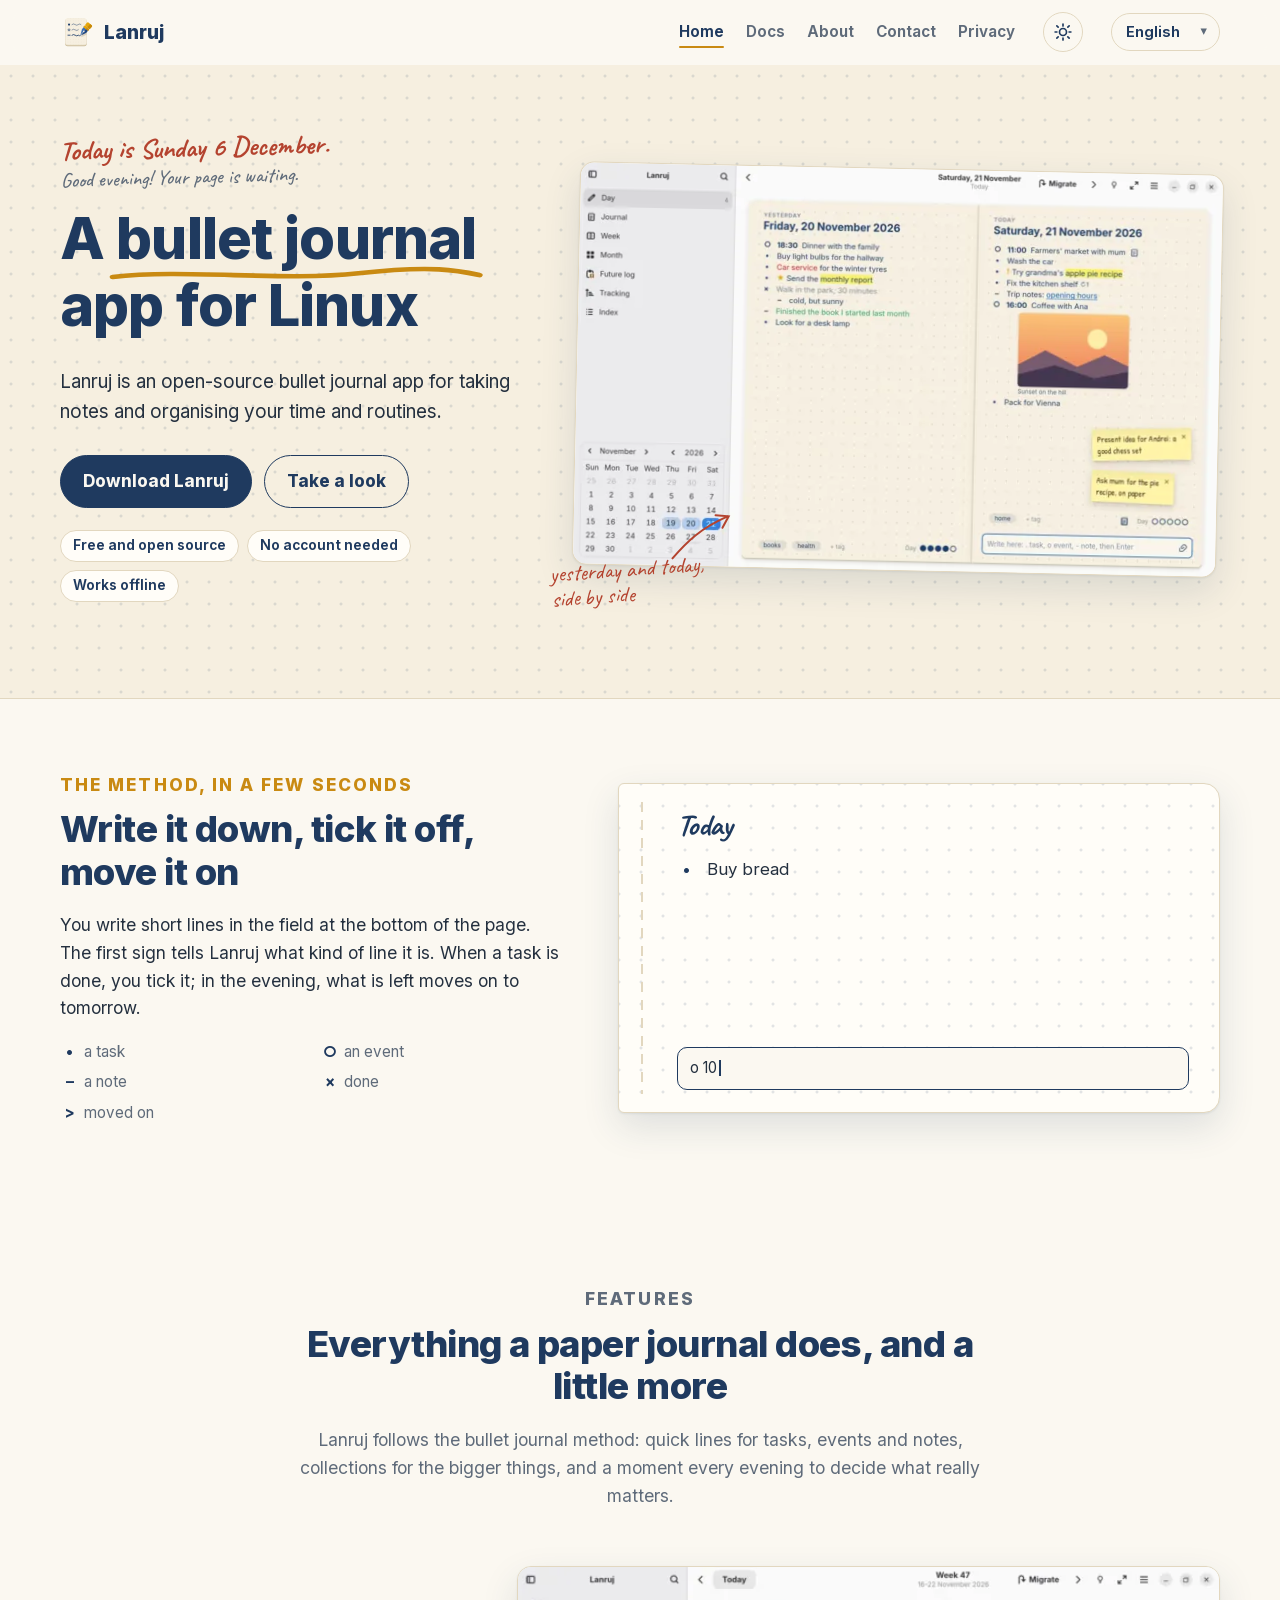
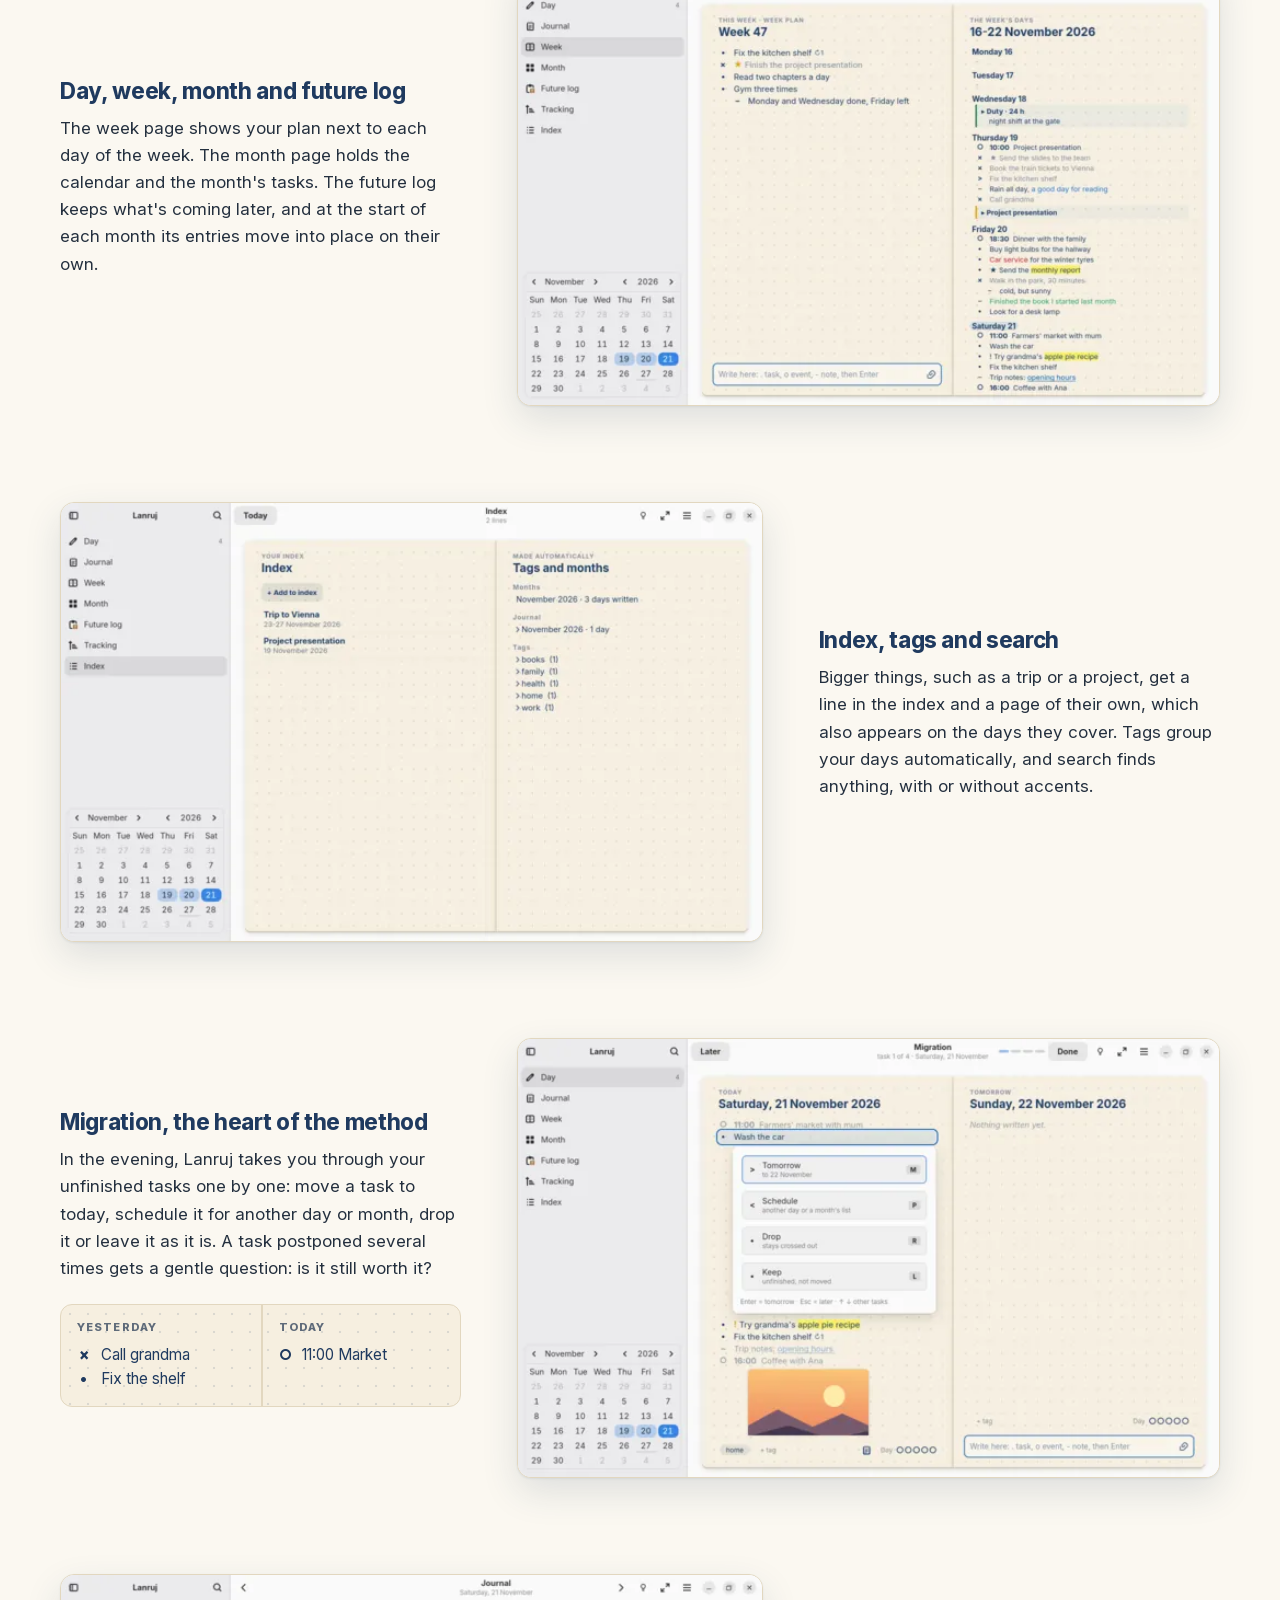
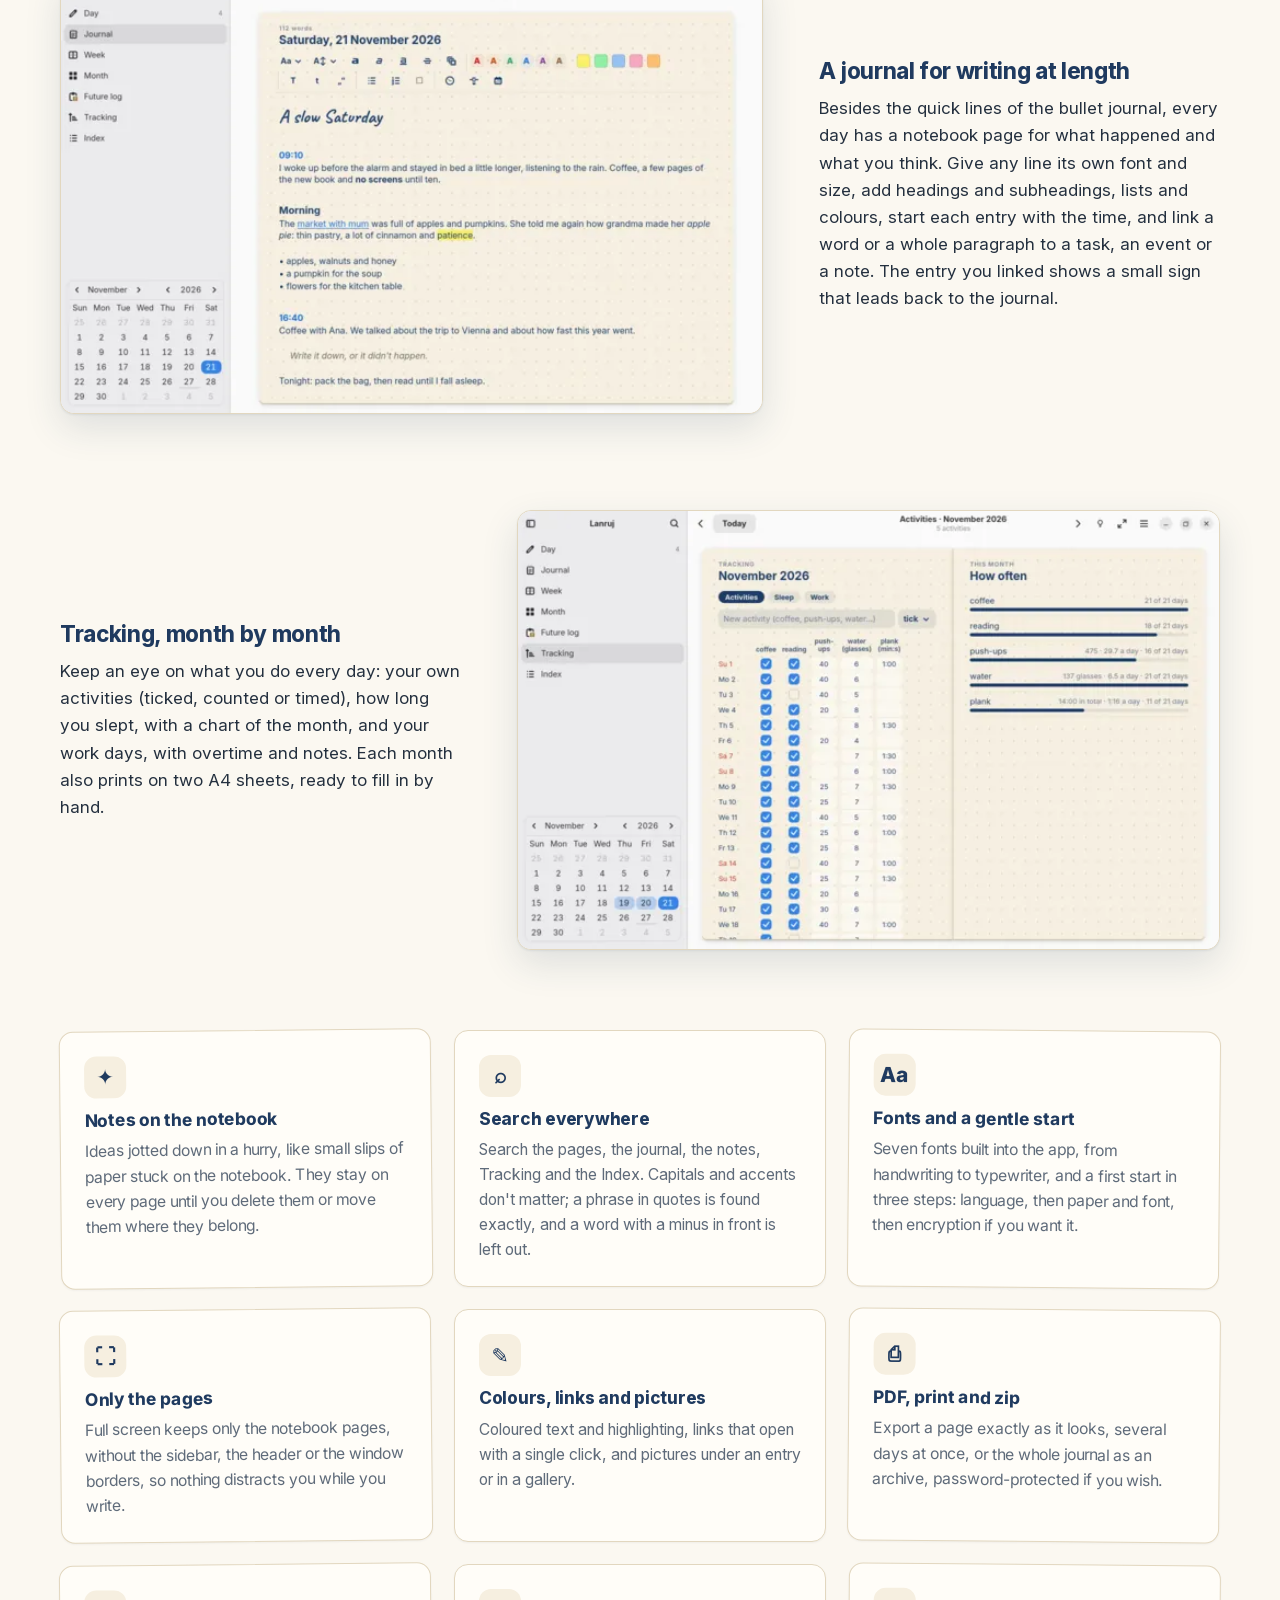
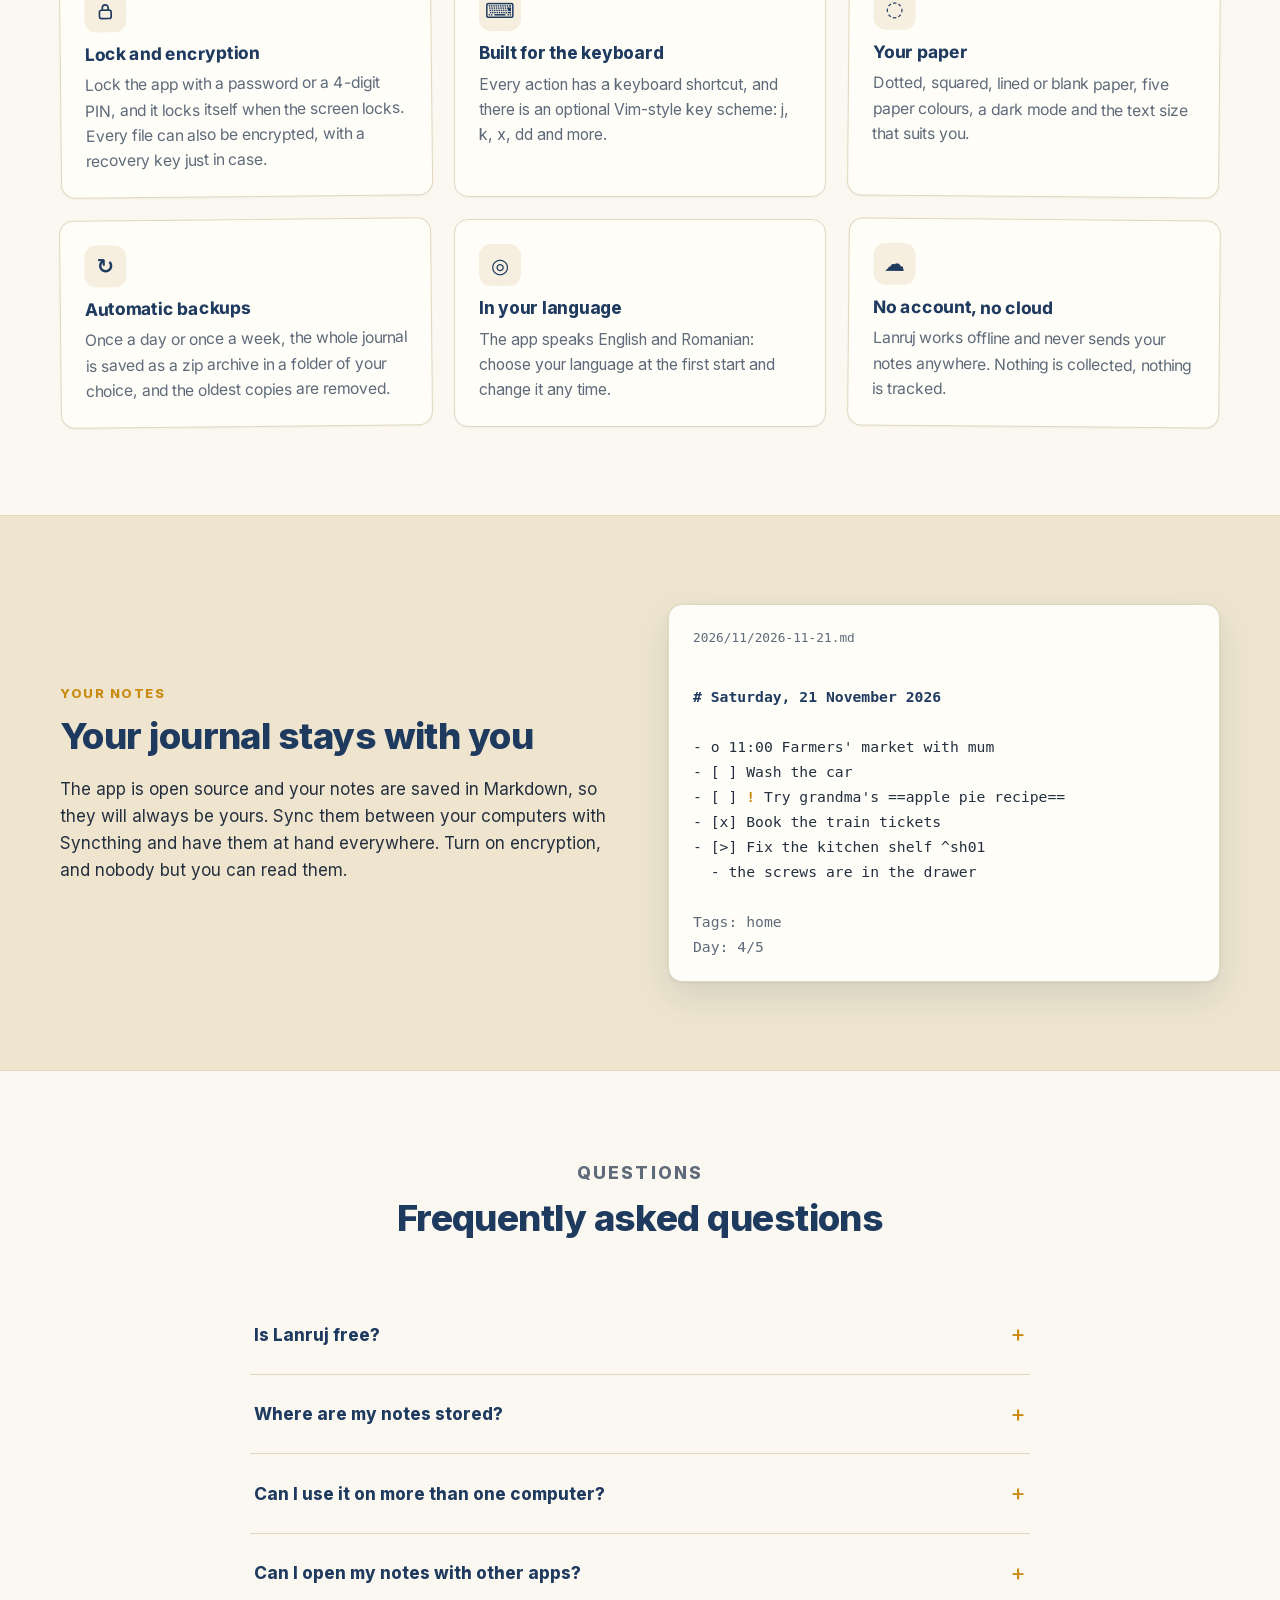
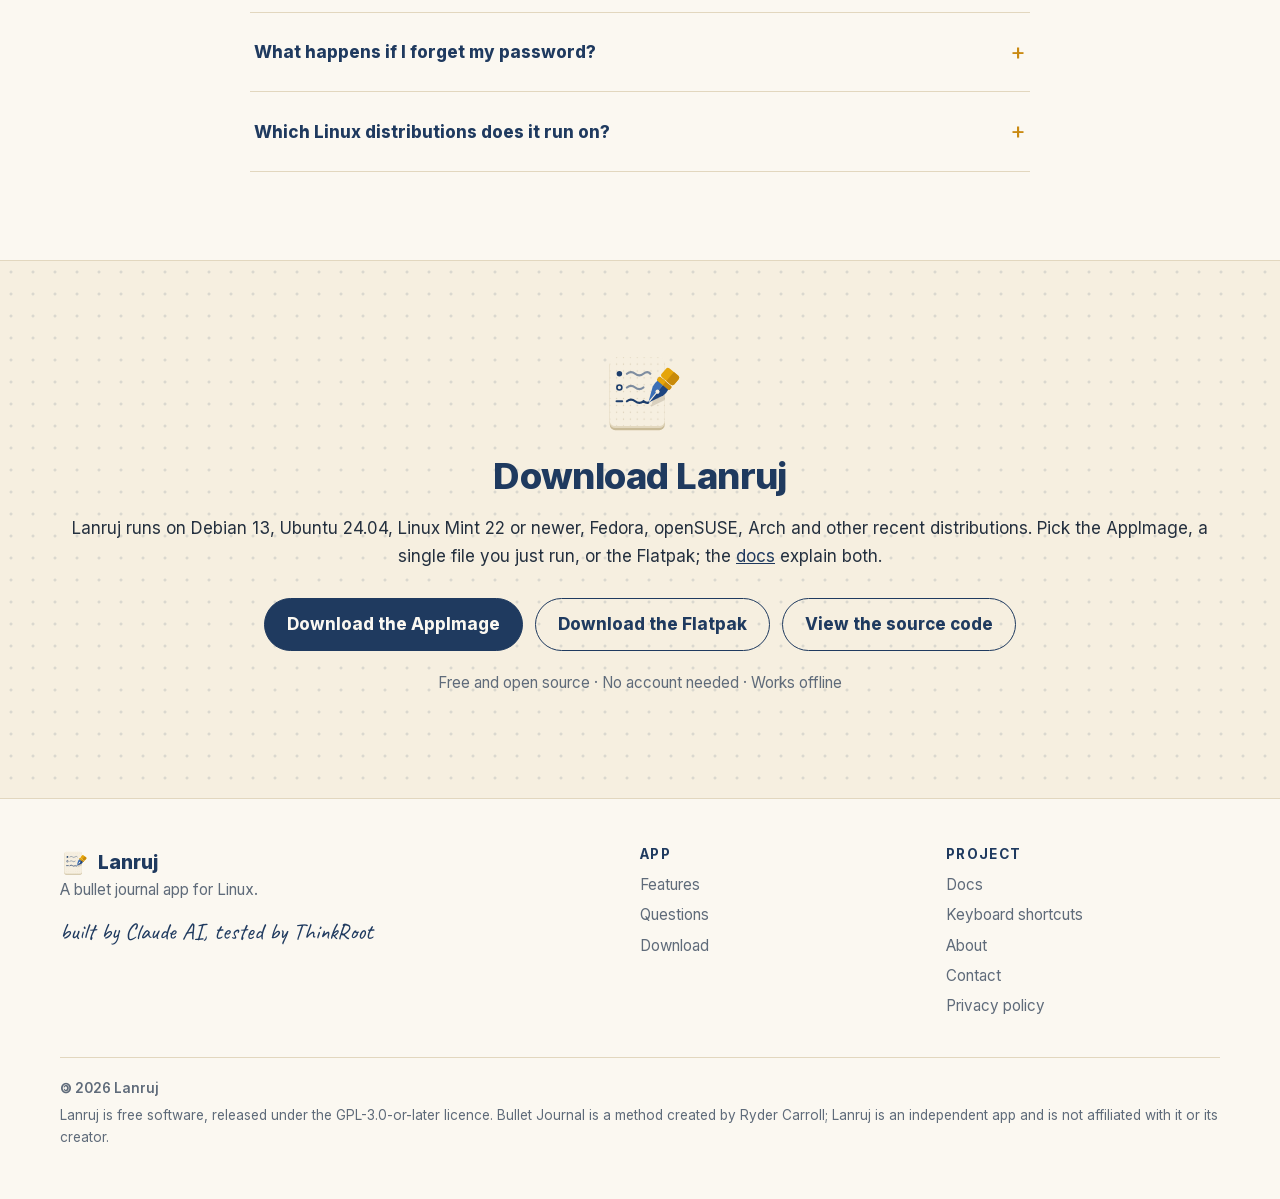
==== commit 924f6977: "Finisaje: fonturile aplicației (Inter, Caveat), zi/noapte după sistem și cu buton, data de azi scris" ====
--- a/index.html
+++ b/index.html
@@ -5,10 +5,10 @@
 <meta name="viewport" content="width=device-width, initial-scale=1">
 <title>Lanruj - a bullet journal app for Linux</title>
 <meta name="description" content="Lanruj is an open-source bullet journal app for Linux, for taking notes and organising your time and routines. Your notes stay in Markdown files on your computer, with optional encryption.">
-<link rel="canonical" href="https://lanruj.thinkopen.site/">
-<link rel="alternate" hreflang="en" href="https://lanruj.thinkopen.site/" data-rel="index.html">
-<link rel="alternate" hreflang="ro" href="https://lanruj.thinkopen.site/lang/ro/" data-rel="lang/ro/index.html">
-<link rel="alternate" hreflang="x-default" href="https://lanruj.thinkopen.site/">
+<link rel="canonical" href="https://lanruj.thinkopen.ro/">
+<link rel="alternate" hreflang="en" href="https://lanruj.thinkopen.ro/" data-rel="index.html">
+<link rel="alternate" hreflang="ro" href="https://lanruj.thinkopen.ro/lang/ro/" data-rel="lang/ro/index.html">
+<link rel="alternate" hreflang="x-default" href="https://lanruj.thinkopen.ro/">
 <meta name="theme-color" content="#fbf8f1" media="(prefers-color-scheme: light)">
 <meta name="theme-color" content="#16202c" media="(prefers-color-scheme: dark)">
 <meta name="color-scheme" content="light dark">
@@ -18,16 +18,19 @@
 <meta property="og:site_name" content="Lanruj">
 <meta property="og:title" content="Lanruj - a bullet journal app for Linux">
 <meta property="og:description" content="Lanruj is an open-source bullet journal app for Linux, for taking notes and organising your time and routines. Your notes stay in Markdown files on your computer, with optional encryption.">
-<meta property="og:url" content="https://lanruj.thinkopen.site/">
-<meta property="og:image" content="https://lanruj.thinkopen.site/assets/img/og-en.jpg">
+<meta property="og:url" content="https://lanruj.thinkopen.ro/">
+<meta property="og:image" content="https://lanruj.thinkopen.ro/assets/img/og-en.jpg">
 <meta property="og:image:width" content="1200">
 <meta property="og:image:height" content="630">
 <meta property="og:locale" content="en_US">
 <meta property="og:locale:alternate" content="ro_RO">
 <meta name="twitter:card" content="summary_large_image">
-<link rel="stylesheet" href="assets/css/style.css?v=8a0c17be99">
-<script src="assets/js/main.js?v=029f297b69" defer></script>
-<script type="application/ld+json">{"@context": "https://schema.org", "@type": "SoftwareApplication", "name": "Lanruj", "operatingSystem": "Linux", "applicationCategory": "ProductivityApplication", "description": "Lanruj is an open-source bullet journal app for Linux, for taking notes and organising your time and routines. Your notes stay in Markdown files on your computer, with optional encryption.", "url": "https://lanruj.thinkopen.site/", "image": "https://lanruj.thinkopen.site/assets/img/og-en.jpg", "license": "https://www.gnu.org/licenses/gpl-3.0.html", "isAccessibleForFree": true, "offers": {"@type": "Offer", "price": "0", "priceCurrency": "EUR"}, "inLanguage": ["en", "ro"]}</script>
+<script>try{var t=localStorage.getItem("lanruj-tema");if(t==="dark"||t==="light")document.documentElement.setAttribute("data-theme",t)}catch(e){}</script>
+<link rel="preload" href="assets/fonts/inter.woff2" as="font" type="font/woff2" crossorigin>
+<link rel="preload" href="assets/fonts/caveat.woff2" as="font" type="font/woff2" crossorigin>
+<link rel="stylesheet" href="assets/css/style.css?v=f2a6ba61b7">
+<script src="assets/js/main.js?v=ff35dae9e3" defer></script>
+<script type="application/ld+json">{"@context": "https://schema.org", "@type": "SoftwareApplication", "name": "Lanruj", "operatingSystem": "Linux", "applicationCategory": "ProductivityApplication", "description": "Lanruj is an open-source bullet journal app for Linux, for taking notes and organising your time and routines. Your notes stay in Markdown files on your computer, with optional encryption.", "url": "https://lanruj.thinkopen.ro/", "image": "https://lanruj.thinkopen.ro/assets/img/og-en.jpg", "license": "https://www.gnu.org/licenses/gpl-3.0.html", "isAccessibleForFree": true, "offers": {"@type": "Offer", "price": "0", "priceCurrency": "EUR"}, "inLanguage": ["en", "ro"]}</script>
 </head>
 <body>
 <a class="skip" href="#main">Skip to content</a>
@@ -42,6 +45,7 @@
       <a href="contact.html">Contact</a>
       <a href="privacy.html">Privacy</a>
     </nav>
+    <button class="theme" type="button" aria-label="Light or dark"><svg class="sun" viewBox="0 0 24 24" fill="none" stroke="currentColor" stroke-width="2" stroke-linecap="round" aria-hidden="true"><circle cx="12" cy="12" r="4.2"/><path d="M12 2.5v2.2M12 19.3v2.2M4.6 4.6l1.6 1.6M17.8 17.8l1.6 1.6M2.5 12h2.2M19.3 12h2.2M4.6 19.4l1.6-1.6M17.8 6.2l1.6-1.6"/></svg><svg class="moon" viewBox="0 0 24 24" fill="none" stroke="currentColor" stroke-width="2" stroke-linejoin="round" aria-hidden="true"><path d="M20 14.5A8 8 0 0 1 9.5 4a8 8 0 1 0 10.5 10.5z"/></svg></button>
     <label class="lang-pick">
       <select id="lang" aria-label="Language">
         <option value="en">English</option>
@@ -56,6 +60,7 @@
 <section class="hero">
   <div class="wrap">
     <div class="reveal">
+      <p class="today"></p>
       <h1>A <span class="ink">bullet journal<svg viewBox="0 0 300 20" preserveAspectRatio="none" aria-hidden="true"><path d="M3 13 C 60 4, 140 18, 200 9 S 280 6, 297 11"/></svg></span> app for Linux</h1>
       <p class="lead">Lanruj is an open-source bullet journal app for taking notes and organising your time and routines.</p>
       <div class="actions">
@@ -76,6 +81,28 @@
         </picture>
       </figure>
       <p class="note" aria-hidden="true">yesterday and today, side by side<svg viewBox="0 0 70 50"><path d="M4 46 C 20 30, 34 18, 62 8 M50 6 L63 8 L56 19"/></svg></p>
+    </div>
+  </div>
+</section>
+
+<section class="demo" aria-labelledby="demo-title">
+  <div class="wrap">
+    <div class="demo-text reveal">
+      <p class="eyebrow">The method, in a few seconds</p>
+      <h2 id="demo-title">Write it down, tick it off, move it on</h2>
+      <p>You write short lines in the field at the bottom of the page. The first sign tells Lanruj what kind of line it is. When a task is done, you tick it; in the evening, what is left moves on to tomorrow.</p>
+      <ul class="legend">
+        <li><b>•</b> a task</li>
+        <li><b>○</b> an event</li>
+        <li><b>–</b> a note</li>
+        <li><b>×</b> done</li>
+        <li><b>&gt;</b> moved on</li>
+      </ul>
+    </div>
+    <div class="notebook reveal" role="img" aria-label="An animated notebook page: tasks, an event and a note are written, one task is ticked off and another moves to tomorrow">
+      <h3>Today</h3>
+      <ol></ol>
+      <div class="field">Write here: . task, o event, - note</div>
     </div>
   </div>
 </section>
@@ -224,8 +251,8 @@
     <h2>Download Lanruj</h2>
     <p>Lanruj runs on Debian 13, Ubuntu 24.04, Linux Mint 22 or newer, Fedora, openSUSE, Arch and other recent distributions. Pick the AppImage, a single file you just run, or the Flatpak; the <a href="docs.html#install">docs</a> explain both.</p>
     <div class="actions">
-      <a class="button primary" href="https://github.com/ThinkRoot99/Lanruj/releases/download/v0.4.2/Lanruj-0.4.2-x86_64.AppImage">Download the AppImage</a>
-      <a class="button" href="https://github.com/ThinkRoot99/Lanruj/releases/download/v0.4.2/lanruj.flatpak">Download the Flatpak</a>
+      <a class="button primary" href="https://github.com/ThinkRoot99/Lanruj/releases/download/v0.4.3/Lanruj-0.4.3-x86_64.AppImage">Download the AppImage</a>
+      <a class="button" href="https://github.com/ThinkRoot99/Lanruj/releases/download/v0.4.3/lanruj.flatpak">Download the Flatpak</a>
       <a class="button" href="https://github.com/ThinkRoot99/Lanruj">View the source code</a>
     </div>
     <p class="trust">Free and open source · No account needed · Works offline</p>
--- a/assets/css/style.css
+++ b/assets/css/style.css
@@ -1,4 +1,9 @@
 /* Lanruj - site. Culorile vin din iconiță: cerneală, hârtie, ocru. */
+
+/* Fonturile aplicației (SIL Open Font License 1.1, licențele în assets/fonts), reduse la literele folosite. */
+@font-face { font-family: "Inter"; src: url("../fonts/inter.woff2") format("woff2"); font-weight: 400 800; font-display: swap; }
+@font-face { font-family: "Caveat"; src: url("../fonts/caveat.woff2") format("woff2"); font-weight: 400 700; font-display: swap; }
+
 :root {
   --ink: #1f3a5f;
   --ink-2: #33557f;
@@ -14,10 +19,12 @@
   --card: #fffdf8;
   --shadow: 0 1px 2px rgba(31, 58, 95, 0.08), 0 14px 36px rgba(31, 58, 95, 0.13);
   --radius: 14px;
-  --hand: "Segoe Print", "Comic Neue", "Bradley Hand", "Noteworthy", "Chalkboard SE", cursive;
+  --hand: "Caveat", "Segoe Print", "Bradley Hand", cursive;
+  --sans: "Inter", system-ui, -apple-system, "Segoe UI", Cantarell, "Noto Sans", sans-serif;
+  color-scheme: light;
 }
 @media (prefers-color-scheme: dark) {
-  :root {
+  :root:not([data-theme="light"]) {
     --ink: #b8cdea;
     --ink-2: #9fb6d6;
     --paper: #2a2620;
@@ -31,7 +38,24 @@
     --dot: rgba(236, 230, 218, 0.08);
     --card: #24221f;
     --shadow: 0 1px 2px rgba(0, 0, 0, 0.3), 0 14px 36px rgba(0, 0, 0, 0.4);
+    color-scheme: dark;
   }
+}
+:root[data-theme="dark"] {
+  --ink: #b8cdea;
+  --ink-2: #9fb6d6;
+  --paper: #2a2620;
+  --paper-2: #24211c;
+  --bg: #1b1a18;
+  --text: #ece6da;
+  --muted: #a9a294;
+  --ochre: #e8b24a;
+  --red: #e7826e;
+  --line: #3a352d;
+  --dot: rgba(236, 230, 218, 0.08);
+  --card: #24221f;
+  --shadow: 0 1px 2px rgba(0, 0, 0, 0.3), 0 14px 36px rgba(0, 0, 0, 0.4);
+  color-scheme: dark;
 }
 
 * { box-sizing: border-box; }
@@ -40,7 +64,7 @@
   margin: 0;
   background: var(--bg);
   color: var(--text);
-  font: 17px/1.6 system-ui, -apple-system, "Segoe UI", "Cantarell", "Noto Sans", sans-serif;
+  font: 17px/1.6 var(--sans);
   -webkit-font-smoothing: antialiased;
 }
 img { max-width: 100%; height: auto; display: block; }
@@ -121,7 +145,7 @@
 .shot { margin: 0; border-radius: var(--radius); overflow: hidden; box-shadow: var(--shadow); border: 1px solid var(--line); background: var(--card); }
 
 /* Notă pe margine, scrisă de mână, cu săgeată desenată. */
-.note { position: absolute; font: 1.05rem/1.25 var(--hand); color: var(--red); max-width: 170px; pointer-events: none; }
+.note { position: absolute; font: 1.4rem/1.1 var(--hand); color: var(--red); max-width: 170px; pointer-events: none; }
 .note svg { position: absolute; width: 70px; height: 50px; overflow: visible; }
 .note path { fill: none; stroke: currentColor; stroke-width: 2; stroke-linecap: round; }
 .hero-shot .note { left: -26px; bottom: -58px; transform: rotate(-4deg); }
@@ -208,7 +232,7 @@
 footer li { margin-bottom: 6px; }
 footer a { color: var(--muted); text-decoration: none; }
 footer a:hover { color: var(--ink); }
-footer .sign { font: 1.1rem var(--hand); color: var(--ink); margin-top: 12px; }
+footer .sign { font: 1.45rem/1.2 var(--hand); color: var(--ink); margin-top: 12px; }
 footer .legal { margin-top: 32px; padding-top: 20px; border-top: 1px solid var(--line); font-size: 0.85rem; }
 
 /* ---- Apariția la derulare ---- */
@@ -254,7 +278,7 @@
 .prose h2:first-child { margin-top: 0; }
 .prose ul { padding-left: 1.2em; }
 .prose li { margin-bottom: 0.6em; }
-.prose code { background: var(--paper); border: 1px solid var(--line); border-radius: 6px; padding: 1px 6px; font-size: 0.92em; }
+.prose code { background: var(--paper); border: 1px solid var(--line); border-radius: 6px; padding: 1px 6px; font-size: 0.92em;  overflow-wrap: anywhere; }
 .prose .checks { padding-left: 0; }
 .prose h3 { font-size: 1.15rem; margin-top: 1.4em; }
 .prose .table-wrap { overflow-x: auto; margin: 0.8em 0 1.4em; }
@@ -302,3 +326,100 @@
 .lost p { color: var(--muted); }
 .lost .lost-ro { margin-top: 28px; font-size: 0.95rem; }
 @media (max-width: 600px) { .prose td:first-child { white-space: normal; } }
+
+/* ================= Finisaje ================= */
+
+html { scrollbar-color: var(--line) var(--bg); }
+::selection { background: var(--ochre); color: #fff; }
+
+/* Comutatorul zi / noapte */
+.theme {
+  display: inline-grid; place-items: center; width: 40px; height: 40px; flex: none;
+  border: 1px solid var(--line); border-radius: 99px; background: transparent; color: var(--ink); cursor: pointer;
+  transition: background 0.2s, transform 0.3s;
+}
+.theme:hover { background: var(--paper); }
+.theme svg { width: 20px; height: 20px; }
+.theme .moon { display: none; }
+:root[data-theme="dark"] .theme .sun { display: none; }
+:root[data-theme="dark"] .theme .moon { display: block; }
+@media (prefers-color-scheme: dark) {
+  :root:not([data-theme="light"]) .theme .sun { display: none; }
+  :root:not([data-theme="light"]) .theme .moon { display: block; }
+}
+.no-js .theme { display: none; }
+@media (max-width: 880px) { .lang-pick { margin-left: auto; } }
+
+/* Data de azi, scrisă de mână, ca în capul unei pagini de caiet */
+.today { font: 700 1.7rem/1.1 var(--hand); color: var(--red); margin: 0 0 14px; transform: rotate(-1.5deg); transform-origin: left; min-height: 1.1em; }
+.today small { display: block; font-size: 0.75em; font-weight: 500; color: var(--muted); margin-top: 2px; }
+.no-js .today { display: none; }
+
+/* ---- Caietul care se scrie ---- */
+.demo { padding: 72px 0; }
+.demo .wrap { display: grid; grid-template-columns: minmax(0, 5fr) minmax(0, 6fr); gap: 56px; align-items: center; }
+.demo-text p { font-size: 1.08rem; }
+.demo-text .legend { list-style: none; padding: 0; margin: 18px 0 0; display: grid; grid-template-columns: repeat(2, minmax(0, 1fr)); gap: 6px 18px; font-size: 0.95rem; color: var(--muted); }
+.demo-text .legend b { display: inline-block; width: 1.3em; color: var(--ink); text-align: center; }
+.notebook {
+  position: relative; min-height: 330px; padding: 26px 30px 30px 58px;
+  background-color: var(--card);
+  background-image: radial-gradient(circle, var(--dot) 1.2px, transparent 1.8px);
+  background-size: 22px 22px; background-position: 11px 11px;
+  border: 1px solid var(--line); border-radius: 6px 16px 16px 6px; box-shadow: var(--shadow);
+  transform: rotate(-1deg);
+}
+.notebook::before { /* cotorul caietului */
+  content: ""; position: absolute; left: 22px; top: 18px; bottom: 18px; width: 2px;
+  background: repeating-linear-gradient(to bottom, var(--line) 0 10px, transparent 10px 18px);
+}
+.notebook h3 { font: 700 1.9rem/1 var(--hand); color: var(--ink); margin: 0 0 16px; }
+.notebook ol { list-style: none; margin: 0; padding: 0; font-size: 1.05rem; }
+.notebook li { display: flex; gap: 12px; align-items: baseline; min-height: 1.9em; color: var(--text); transition: opacity 0.4s, transform 0.4s; }
+.notebook .sg { width: 1.1em; flex: none; text-align: center; font-weight: 800; color: var(--ink); transition: color 0.3s; }
+.notebook .tx { position: relative; }
+.notebook .tx::after { /* linia care taie o sarcină făcută */
+  content: ""; position: absolute; left: -2px; right: -2px; top: 55%; height: 2px; background: var(--muted);
+  transform: scaleX(0); transform-origin: left; transition: transform 0.45s ease;
+}
+.notebook li.done .tx { color: var(--muted); }
+.notebook li.done .tx::after { transform: scaleX(1); }
+.notebook li.moved { opacity: 0.45; }
+.notebook li.moved .sg { color: var(--ochre); }
+.notebook .tag { font: 600 1.15rem/1 var(--hand); color: var(--ochre); margin-left: 8px; opacity: 0; transition: opacity 0.4s; }
+.notebook li.moved .tag { opacity: 1; }
+.notebook .caret { display: inline-block; width: 2px; height: 1.05em; margin-left: 2px; vertical-align: -0.15em; background: var(--ink); animation: blink 1s steps(1) infinite; }
+@keyframes blink { 50% { opacity: 0; } }
+.notebook .field {
+  position: absolute; left: 58px; right: 30px; bottom: 22px; padding: 8px 12px;
+  border: 1.5px solid var(--line); border-radius: 10px; background: var(--bg);
+  color: var(--muted); font-size: 0.95rem; min-height: 2.4em;
+}
+.notebook .field.typing { border-color: var(--ink); color: var(--text); }
+
+/* ---- Capturile, mari ---- */
+.shot img { cursor: zoom-in; }
+.zoom {
+  width: min(1280px, 100vw - 32px); max-width: none; max-height: calc(100vh - 32px); padding: 0; border: 0;
+  background: transparent; overflow: visible;
+}
+.zoom::backdrop { background: rgba(20, 22, 26, 0.86); backdrop-filter: blur(4px); }
+.zoom figure { margin: 0; }
+.zoom img { width: 100%; height: auto; max-height: calc(100vh - 110px); object-fit: contain; border-radius: 12px; box-shadow: 0 30px 80px rgba(0, 0, 0, 0.5); background: var(--card); cursor: default; }
+.zoom figcaption { color: #eee; text-align: center; margin-top: 12px; font-size: 0.95rem; }
+.zoom button {
+  position: absolute; display: grid; place-items: center; width: 44px; height: 44px; border-radius: 99px;
+  border: 0; background: rgba(255, 255, 255, 0.92); color: #1f3a5f; font-size: 1.4rem; cursor: pointer;
+}
+.zoom .close { top: -14px; right: -14px; }
+.zoom .prev { left: -14px; top: calc(50% - 40px); }
+.zoom .next { right: -14px; top: calc(50% - 40px); }
+@media (max-width: 700px) { .zoom .prev, .zoom .next { top: auto; bottom: -56px; } .zoom .prev { left: calc(50% - 54px); } .zoom .next { right: calc(50% - 54px); } }
+
+@media (max-width: 880px) {
+  .demo .wrap { grid-template-columns: minmax(0, 1fr); gap: 32px; }
+  .notebook { padding-left: 50px; }
+}
+@media (prefers-reduced-motion: reduce) {
+  .notebook .caret { display: none; }
+}
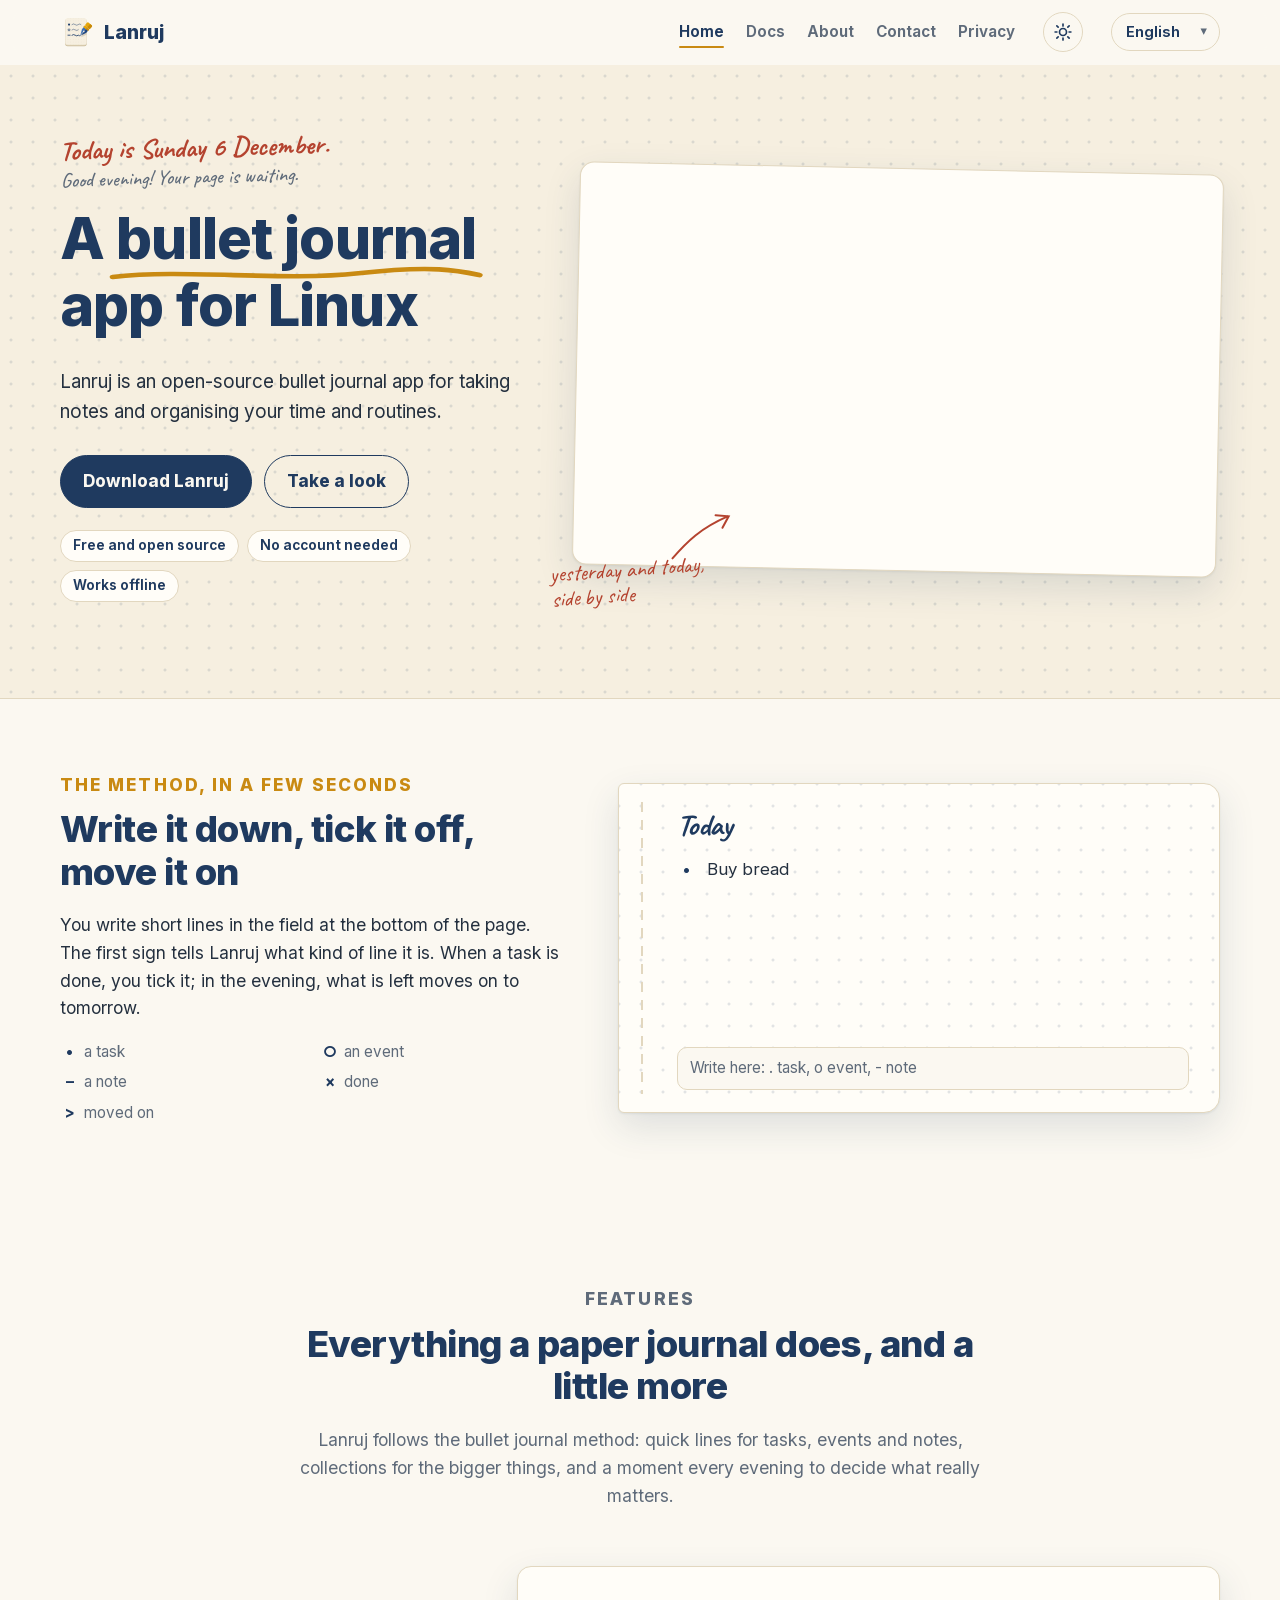
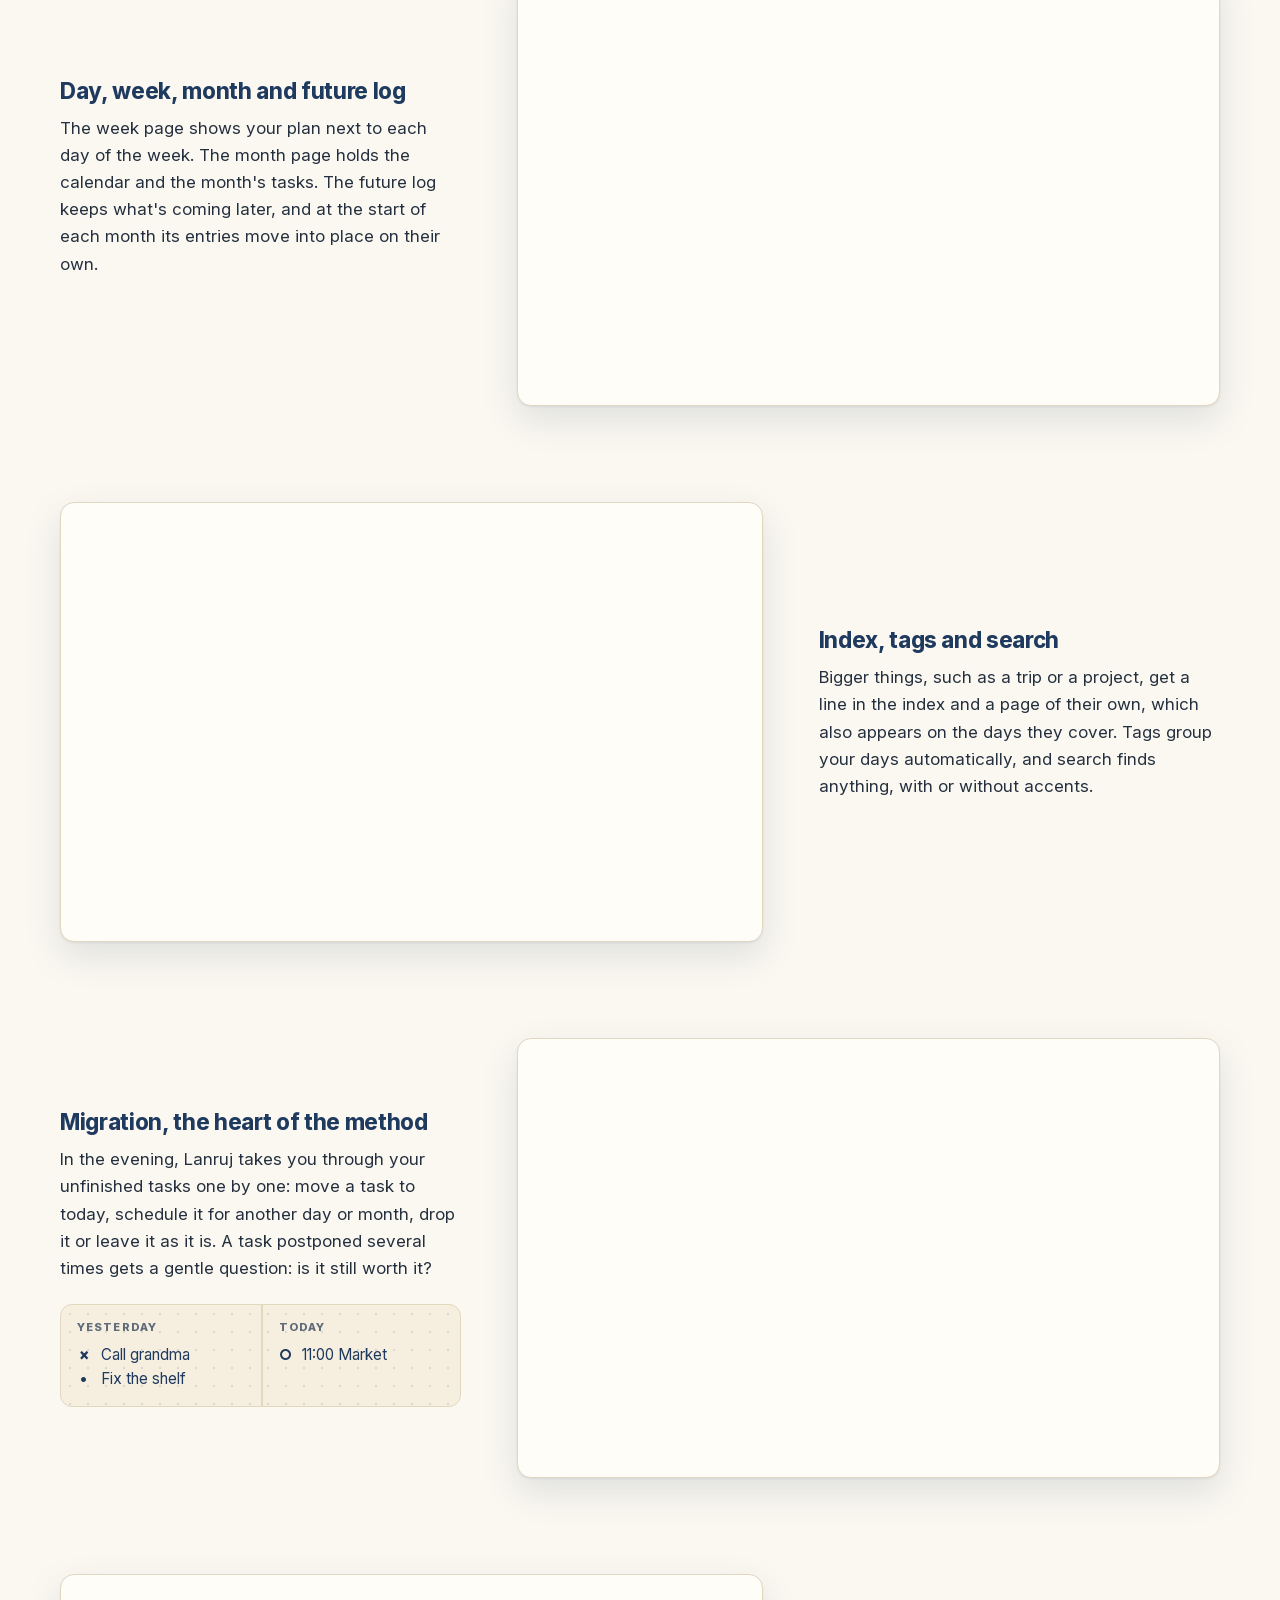
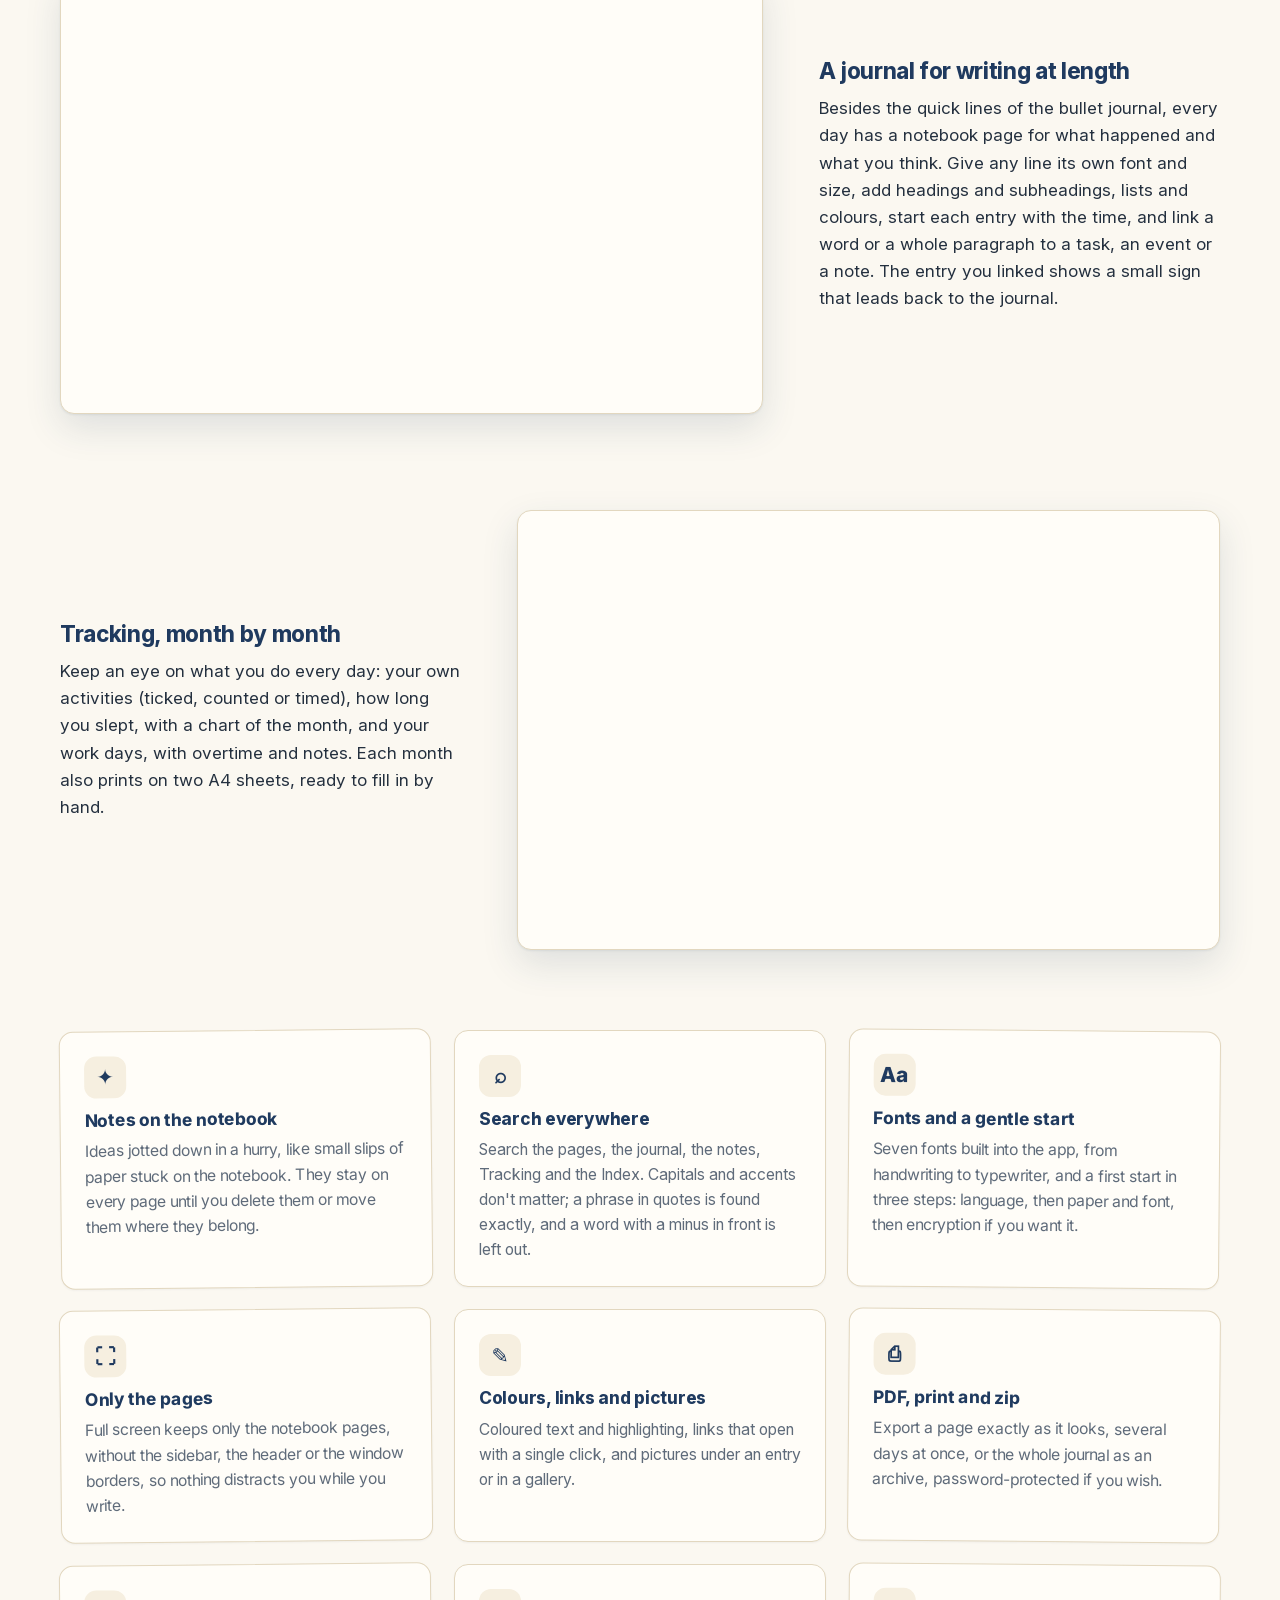
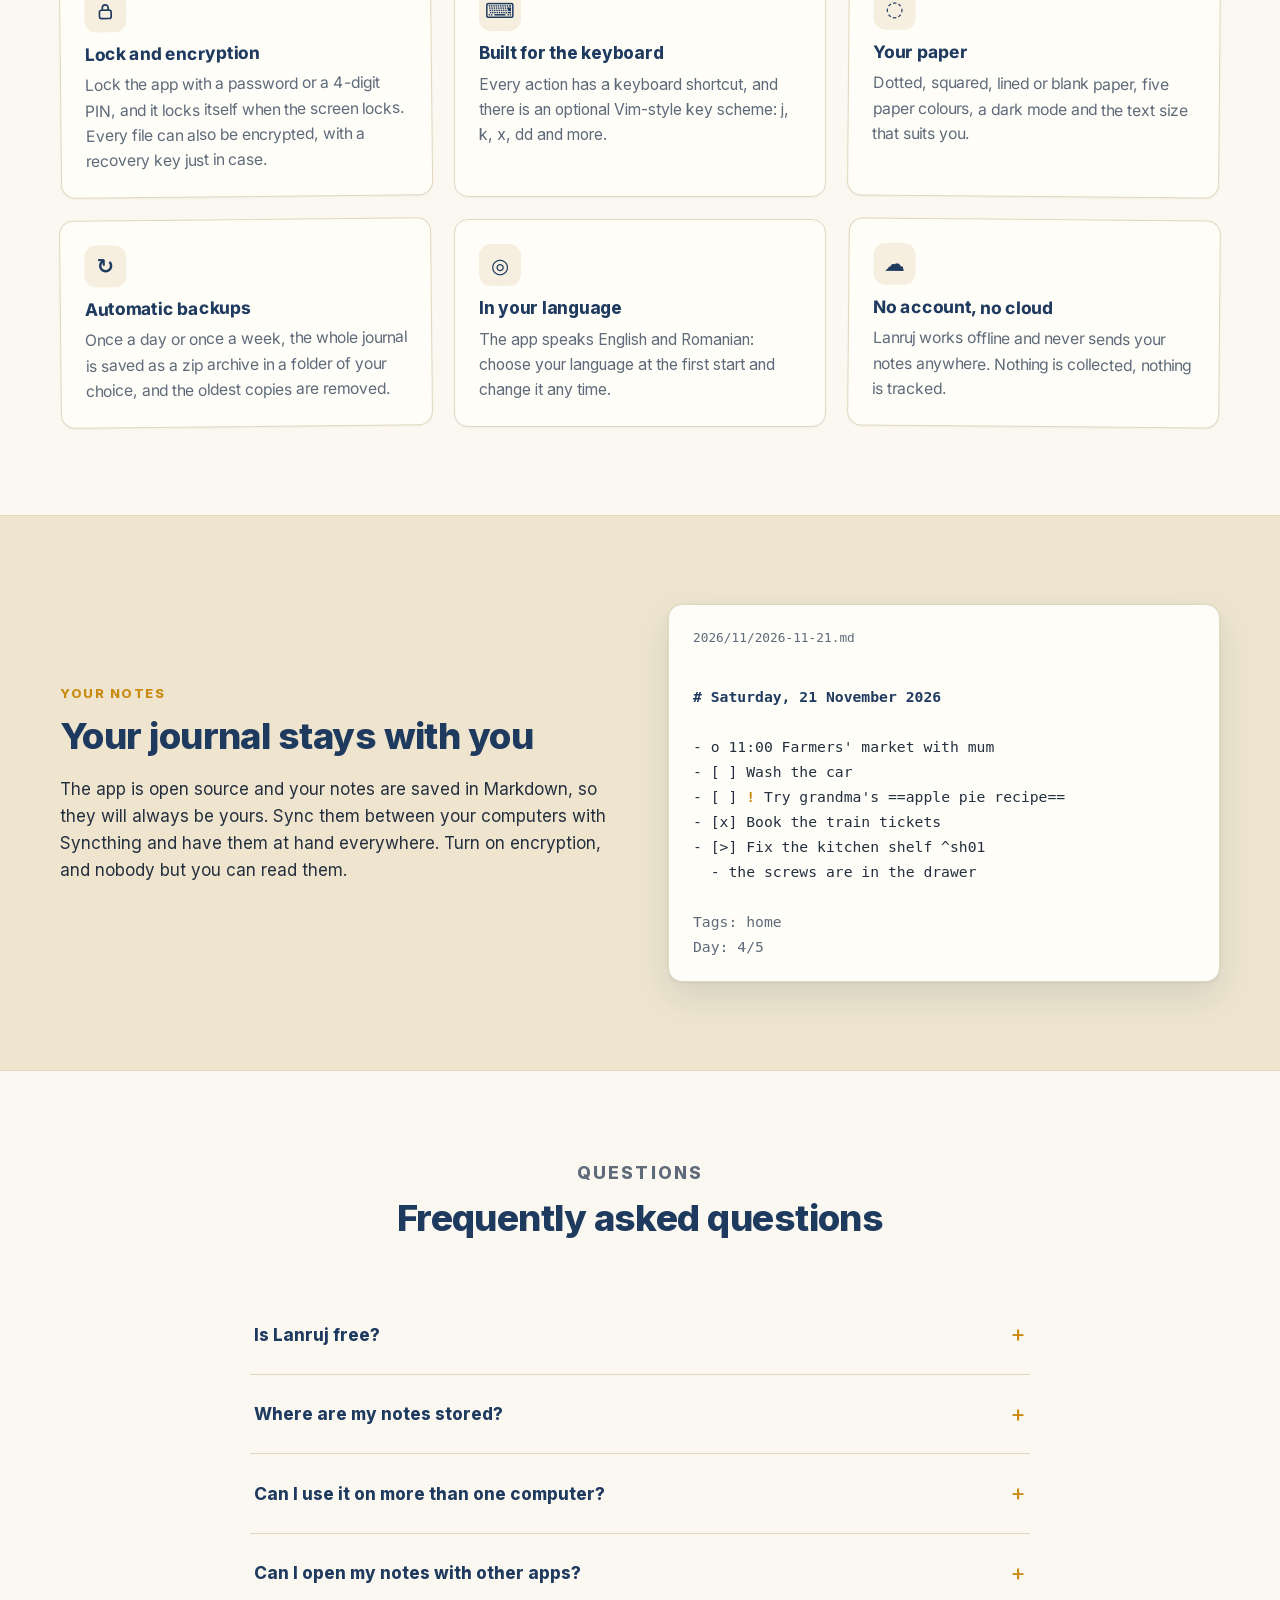
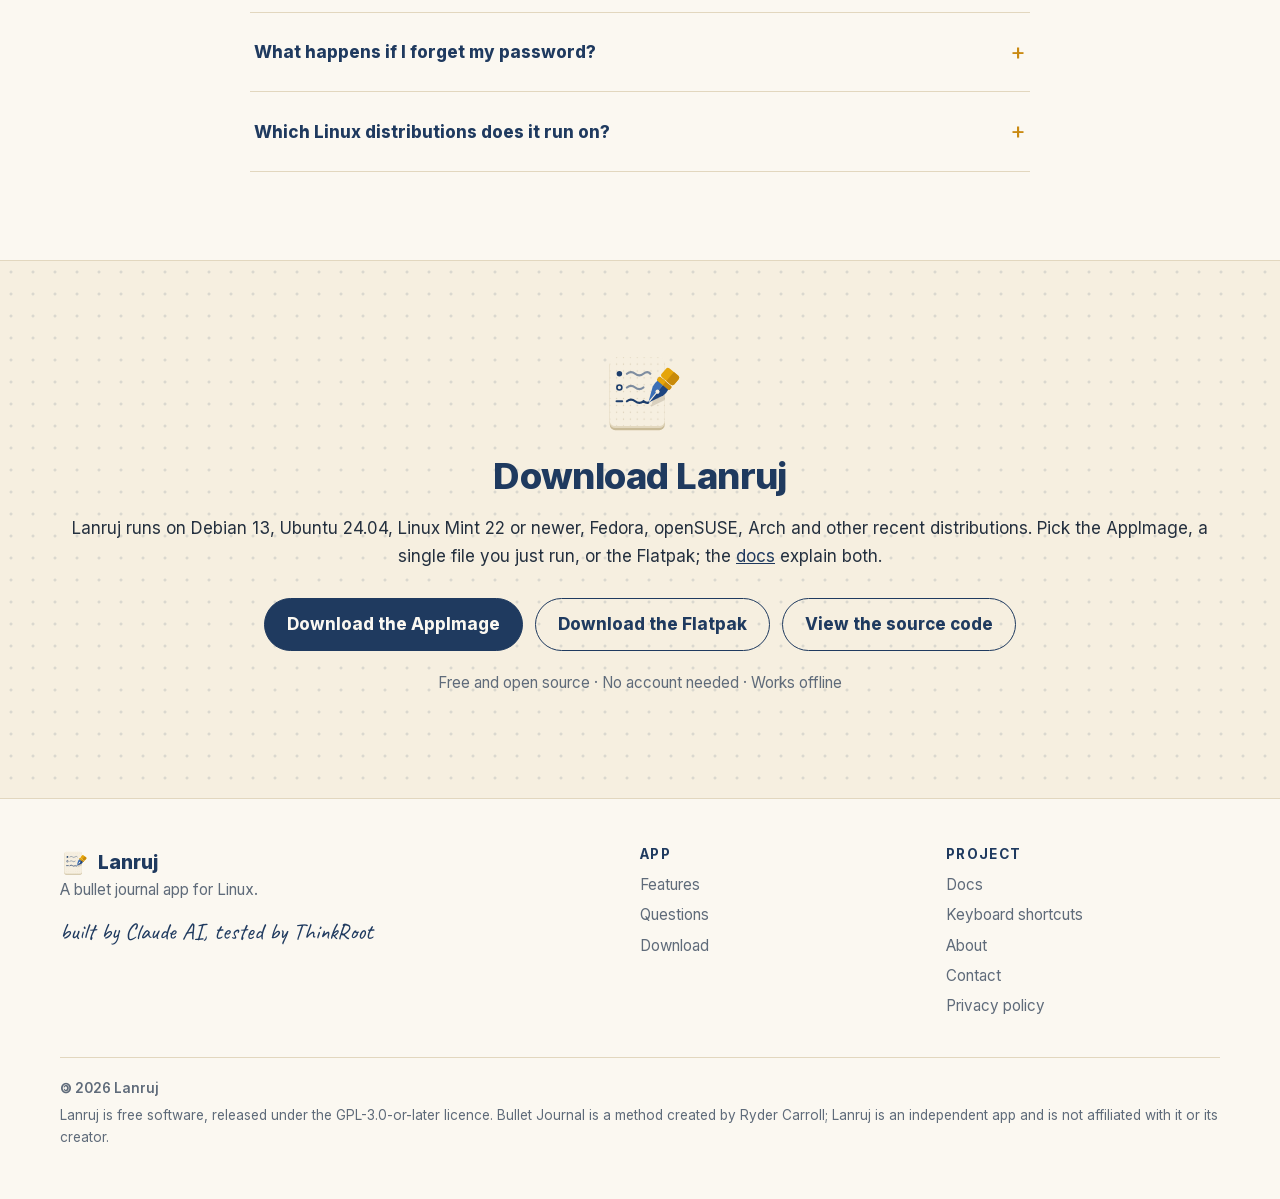
==== commit 61e7a1cb: "Ordine în cod: CSS pe secțiuni, în ordinea paginii, cu un singur bloc pentru telefon; un singur scri" ====
--- a/index.html
+++ b/index.html
@@ -28,8 +28,8 @@
 <script>try{var t=localStorage.getItem("lanruj-tema");if(t==="dark"||t==="light")document.documentElement.setAttribute("data-theme",t)}catch(e){}</script>
 <link rel="preload" href="assets/fonts/inter.woff2" as="font" type="font/woff2" crossorigin>
 <link rel="preload" href="assets/fonts/caveat.woff2" as="font" type="font/woff2" crossorigin>
-<link rel="stylesheet" href="assets/css/style.css?v=f2a6ba61b7">
-<script src="assets/js/main.js?v=ff35dae9e3" defer></script>
+<link rel="stylesheet" href="assets/css/style.css?v=2e8adaec1c">
+<script src="assets/js/main.js?v=5428f053cd" defer></script>
 <script type="application/ld+json">{"@context": "https://schema.org", "@type": "SoftwareApplication", "name": "Lanruj", "operatingSystem": "Linux", "applicationCategory": "ProductivityApplication", "description": "Lanruj is an open-source bullet journal app for Linux, for taking notes and organising your time and routines. Your notes stay in Markdown files on your computer, with optional encryption.", "url": "https://lanruj.thinkopen.ro/", "image": "https://lanruj.thinkopen.ro/assets/img/og-en.jpg", "license": "https://www.gnu.org/licenses/gpl-3.0.html", "isAccessibleForFree": true, "offers": {"@type": "Offer", "price": "0", "priceCurrency": "EUR"}, "inLanguage": ["en", "ro"]}</script>
 </head>
 <body>
--- a/assets/css/style.css
+++ b/assets/css/style.css
@@ -80,6 +80,13 @@
 .section-head { text-align: center; max-width: 680px; margin: 0 auto 56px; }
 .section-head p { color: var(--muted); font-size: 1.1rem; }
 
+/* Accesibilitate: legătura „sari la conținut”, conturul la tastatură, selecția, bara de derulare */
+.skip { position: absolute; left: 12px; top: -60px; z-index: 100; background: var(--ink); color: #fff; padding: 10px 16px; border-radius: 10px; text-decoration: none; transition: top 0.2s; }
+.skip:focus { top: 12px; }
+:focus-visible { outline: 3px solid var(--ochre); outline-offset: 3px; border-radius: 6px; }
+html { scrollbar-color: var(--line) var(--bg); }
+::selection { background: var(--ochre); color: #fff; }
+
 /* ---- Bara de sus ---- */
 .top {
   position: sticky; top: 0; z-index: 20;
@@ -108,6 +115,24 @@
 }
 .lang-pick::after { content: "▾"; position: absolute; right: 13px; top: 50%; transform: translateY(-52%); color: var(--muted); pointer-events: none; font-size: 0.8rem; }
 .lang-pick select:hover { background: var(--paper); }
+
+
+/* Comutatorul zi / noapte */
+.theme {
+  display: inline-grid; place-items: center; width: 40px; height: 40px; flex: none;
+  border: 1px solid var(--line); border-radius: 99px; background: transparent; color: var(--ink); cursor: pointer;
+  transition: background 0.2s, transform 0.3s;
+}
+.theme:hover { background: var(--paper); }
+.theme svg { width: 20px; height: 20px; }
+.theme .moon { display: none; }
+:root[data-theme="dark"] .theme .sun { display: none; }
+:root[data-theme="dark"] .theme .moon { display: block; }
+@media (prefers-color-scheme: dark) {
+  :root:not([data-theme="light"]) .theme .sun { display: none; }
+  :root:not([data-theme="light"]) .theme .moon { display: block; }
+}
+.no-js .theme { display: none; }
 
 /* ---- Începutul ---- */
 .hero {
@@ -135,9 +160,6 @@
 }
 .button.primary { background: var(--ink); color: var(--bg); }
 .button:hover { transform: translateY(-2px); box-shadow: 0 8px 20px rgba(31, 58, 95, 0.18); }
-.button.soon { opacity: 0.6; cursor: default; }
-.button.soon:hover { transform: none; box-shadow: none; }
-.button small { font-weight: 600; opacity: 0.8; }
 
 .hero-shot { position: relative; }
 .hero-shot .shot { transform: rotate(1.2deg); animation: float 7s ease-in-out infinite; }
@@ -150,6 +172,54 @@
 .note path { fill: none; stroke: currentColor; stroke-width: 2; stroke-linecap: round; }
 .hero-shot .note { left: -26px; bottom: -58px; transform: rotate(-4deg); }
 .hero-shot .note svg { left: 120px; top: -42px; }
+
+
+/* Data de azi, scrisă de mână, ca în capul unei pagini de caiet */
+.today { font: 700 1.7rem/1.1 var(--hand); color: var(--red); margin: 0 0 14px; transform: rotate(-1.5deg); transform-origin: left; min-height: 1.1em; }
+.today small { display: block; font-size: 0.75em; font-weight: 500; color: var(--muted); margin-top: 2px; }
+.no-js .today { display: none; }
+
+/* ---- Caietul care se scrie ---- */
+.demo { padding: 72px 0; }
+.demo .wrap { display: grid; grid-template-columns: minmax(0, 5fr) minmax(0, 6fr); gap: 56px; align-items: center; }
+.demo-text p { font-size: 1.08rem; }
+.demo-text .legend { list-style: none; padding: 0; margin: 18px 0 0; display: grid; grid-template-columns: repeat(2, minmax(0, 1fr)); gap: 6px 18px; font-size: 0.95rem; color: var(--muted); }
+.demo-text .legend b { display: inline-block; width: 1.3em; color: var(--ink); text-align: center; }
+.notebook {
+  position: relative; min-height: 330px; padding: 26px 30px 30px 58px;
+  background-color: var(--card);
+  background-image: radial-gradient(circle, var(--dot) 1.2px, transparent 1.8px);
+  background-size: 22px 22px; background-position: 11px 11px;
+  border: 1px solid var(--line); border-radius: 6px 16px 16px 6px; box-shadow: var(--shadow);
+  transform: rotate(-1deg);
+}
+.notebook::before { /* cotorul caietului */
+  content: ""; position: absolute; left: 22px; top: 18px; bottom: 18px; width: 2px;
+  background: repeating-linear-gradient(to bottom, var(--line) 0 10px, transparent 10px 18px);
+}
+.notebook h3 { font: 700 1.9rem/1 var(--hand); color: var(--ink); margin: 0 0 16px; }
+.notebook ol { list-style: none; margin: 0; padding: 0; font-size: 1.05rem; }
+.notebook li { display: flex; gap: 12px; align-items: baseline; min-height: 1.9em; color: var(--text); transition: opacity 0.4s, transform 0.4s; }
+.notebook .sg { width: 1.1em; flex: none; text-align: center; font-weight: 800; color: var(--ink); transition: color 0.3s; }
+.notebook .tx { position: relative; }
+.notebook .tx::after { /* linia care taie o sarcină făcută */
+  content: ""; position: absolute; left: -2px; right: -2px; top: 55%; height: 2px; background: var(--muted);
+  transform: scaleX(0); transform-origin: left; transition: transform 0.45s ease;
+}
+.notebook li.done .tx { color: var(--muted); }
+.notebook li.done .tx::after { transform: scaleX(1); }
+.notebook li.moved { opacity: 0.45; }
+.notebook li.moved .sg { color: var(--ochre); }
+.notebook .tag { font: 600 1.15rem/1 var(--hand); color: var(--ochre); margin-left: 8px; opacity: 0; transition: opacity 0.4s; }
+.notebook li.moved .tag { opacity: 1; }
+.notebook .caret { display: inline-block; width: 2px; height: 1.05em; margin-left: 2px; vertical-align: -0.15em; background: var(--ink); animation: blink 1s steps(1) infinite; }
+@keyframes blink { 50% { opacity: 0; } }
+.notebook .field {
+  position: absolute; left: 58px; right: 30px; bottom: 22px; padding: 8px 12px;
+  border: 1.5px solid var(--line); border-radius: 10px; background: var(--bg);
+  color: var(--muted); font-size: 0.95rem; min-height: 2.4em;
+}
+.notebook .field.typing { border-color: var(--ink); color: var(--text); }
 
 /* ---- Caracteristici ---- */
 .feature { display: grid; grid-template-columns: minmax(0, 4fr) minmax(0, 7fr); gap: 56px; align-items: center; margin-bottom: 96px; }
@@ -193,6 +263,25 @@
 .cards h3 { font-size: 1.08rem; }
 .cards p { margin: 0; color: var(--muted); font-size: 0.98rem; }
 
+
+/* Capturile, mari (clic pe o captură) */
+.shot img { cursor: zoom-in; }
+.zoom {
+  width: min(1280px, 100vw - 32px); max-width: none; max-height: calc(100vh - 32px); padding: 0; border: 0;
+  background: transparent; overflow: visible;
+}
+.zoom::backdrop { background: rgba(20, 22, 26, 0.86); backdrop-filter: blur(4px); }
+.zoom figure { margin: 0; }
+.zoom img { width: 100%; height: auto; max-height: calc(100vh - 110px); object-fit: contain; border-radius: 12px; box-shadow: 0 30px 80px rgba(0, 0, 0, 0.5); background: var(--card); cursor: default; }
+.zoom figcaption { color: #eee; text-align: center; margin-top: 12px; font-size: 0.95rem; }
+.zoom button {
+  position: absolute; display: grid; place-items: center; width: 44px; height: 44px; border-radius: 99px;
+  border: 0; background: rgba(255, 255, 255, 0.92); color: #1f3a5f; font-size: 1.4rem; cursor: pointer;
+}
+.zoom .close { top: -14px; right: -14px; }
+.zoom .prev { left: -14px; top: calc(50% - 40px); }
+.zoom .next { right: -14px; top: calc(50% - 40px); }
+
 /* ---- Jurnalul tău ---- */
 .yours { background: var(--paper-2); border-top: 1px solid var(--line); border-bottom: 1px solid var(--line); }
 .yours .wrap { display: grid; grid-template-columns: minmax(0, 1fr) minmax(0, 1fr); gap: 56px; align-items: center; }
@@ -235,31 +324,10 @@
 footer .sign { font: 1.45rem/1.2 var(--hand); color: var(--ink); margin-top: 12px; }
 footer .legal { margin-top: 32px; padding-top: 20px; border-top: 1px solid var(--line); font-size: 0.85rem; }
 
-/* ---- Apariția la derulare ---- */
-.reveal { opacity: 0; transform: translateY(22px); transition: opacity 0.7s ease, transform 0.7s cubic-bezier(.2, .8, .2, 1); }
-.reveal.seen { opacity: 1; transform: none; }
-.no-js .reveal { opacity: 1; transform: none; }
-
-@media (prefers-reduced-motion: reduce) {
-  *, *::before, *::after { animation: none !important; transition: none !important; scroll-behavior: auto !important; }
-  .reveal { opacity: 1; transform: none; }
-  .hero h1 .ink path { stroke-dashoffset: 0; }
-  .mini .arrived { opacity: 1; }
-  .mini .moving .s::before { content: ">"; color: var(--ochre); }
-}
-
-/* ---- Ecrane mici ---- */
-@media (max-width: 880px) {
-  section { padding: 60px 0; }
-  .hero .wrap, .feature, .feature.flip, .yours .wrap { grid-template-columns: minmax(0, 1fr); gap: 32px; }
-  .feature.flip .feature-text { order: 0; }
-  .cards { grid-template-columns: minmax(0, 1fr); }
-  .top nav { display: none; }
-  .lang-pick { margin-left: auto; }
-  .hero-shot .note { display: none; }
-  footer .cols { grid-template-columns: 1fr 1fr; }
-  footer .cols > div:first-child { grid-column: 1 / -1; }
-}
+/* Copyleft: un „©” oglindit (merge cu orice font). */
+.copyleft { display: inline-block; transform: scaleX(-1); }
+footer .legal.copy { margin-bottom: 0; padding-bottom: 0; border-bottom: none; font-weight: 600; }
+footer .legal.copy + .legal { margin-top: 6px; padding-top: 0; border-top: none; }
 
 /* ---- Paginile Despre, Contact, Confidențialitate ---- */
 .top nav a[aria-current="page"] { color: var(--ink); }
@@ -293,133 +361,53 @@
 .contact-card:hover { transform: translateY(-4px); box-shadow: var(--shadow); }
 .contact-card p { color: var(--muted); }
 .hint-text { color: var(--muted); font-size: 0.95rem; margin-top: 28px; }
-@media (max-width: 880px) { .contact-cards { grid-template-columns: minmax(0, 1fr); } }
-
-/* Copyleft: un „©” oglindit (merge cu orice font). */
-.copyleft { display: inline-block; transform: scaleX(-1); }
-footer .legal.copy { margin-bottom: 0; padding-bottom: 0; border-bottom: none; font-weight: 600; }
-footer .legal.copy + .legal { margin-top: 6px; padding-top: 0; border-top: none; }
-
-/* ---- Accesibilitate: legătura „sari la conținut” și conturul la tastatură ---- */
-.skip { position: absolute; left: 12px; top: -60px; z-index: 100; background: var(--ink); color: #fff; padding: 10px 16px; border-radius: 10px; text-decoration: none; transition: top 0.2s; }
-.skip:focus { top: 12px; }
-:focus-visible { outline: 3px solid var(--ochre); outline-offset: 3px; border-radius: 6px; }
-
-/* ---- Telefon: meniul trece sub logo, pe un rând care se poate derula ---- */
-@media (max-width: 880px) {
-  .top .wrap { flex-wrap: wrap; row-gap: 6px; height: auto; padding-top: 10px; }
-  .top nav { display: flex; order: 3; width: 100%; overflow-x: auto; gap: 18px; padding: 2px 0 8px; scrollbar-width: none; }
-  .top nav::-webkit-scrollbar { display: none; }
-  .top nav a { white-space: nowrap; }
-}
-/* tabletă: cardurile pe două coloane */
-@media (min-width: 600px) and (max-width: 880px) {
-  .cards { grid-template-columns: repeat(2, minmax(0, 1fr)); }
-}
-@media (max-width: 380px) {
-  .actions .button { width: 100%; justify-content: center; }
-}
 
 /* ---- Pagina 404 ---- */
 .lost { min-height: 100vh; display: grid; place-items: center; text-align: center; padding: 40px 0; }
 .lost h1 { font-size: clamp(1.8rem, 5vw, 2.6rem); margin: 18px 0 8px; }
 .lost p { color: var(--muted); }
 .lost .lost-ro { margin-top: 28px; font-size: 0.95rem; }
-@media (max-width: 600px) { .prose td:first-child { white-space: normal; } }
-
-/* ================= Finisaje ================= */
-
-html { scrollbar-color: var(--line) var(--bg); }
-::selection { background: var(--ochre); color: #fff; }
-
-/* Comutatorul zi / noapte */
-.theme {
-  display: inline-grid; place-items: center; width: 40px; height: 40px; flex: none;
-  border: 1px solid var(--line); border-radius: 99px; background: transparent; color: var(--ink); cursor: pointer;
-  transition: background 0.2s, transform 0.3s;
-}
-.theme:hover { background: var(--paper); }
-.theme svg { width: 20px; height: 20px; }
-.theme .moon { display: none; }
-:root[data-theme="dark"] .theme .sun { display: none; }
-:root[data-theme="dark"] .theme .moon { display: block; }
-@media (prefers-color-scheme: dark) {
-  :root:not([data-theme="light"]) .theme .sun { display: none; }
-  :root:not([data-theme="light"]) .theme .moon { display: block; }
-}
-.no-js .theme { display: none; }
-@media (max-width: 880px) { .lang-pick { margin-left: auto; } }
-
-/* Data de azi, scrisă de mână, ca în capul unei pagini de caiet */
-.today { font: 700 1.7rem/1.1 var(--hand); color: var(--red); margin: 0 0 14px; transform: rotate(-1.5deg); transform-origin: left; min-height: 1.1em; }
-.today small { display: block; font-size: 0.75em; font-weight: 500; color: var(--muted); margin-top: 2px; }
-.no-js .today { display: none; }
-
-/* ---- Caietul care se scrie ---- */
-.demo { padding: 72px 0; }
-.demo .wrap { display: grid; grid-template-columns: minmax(0, 5fr) minmax(0, 6fr); gap: 56px; align-items: center; }
-.demo-text p { font-size: 1.08rem; }
-.demo-text .legend { list-style: none; padding: 0; margin: 18px 0 0; display: grid; grid-template-columns: repeat(2, minmax(0, 1fr)); gap: 6px 18px; font-size: 0.95rem; color: var(--muted); }
-.demo-text .legend b { display: inline-block; width: 1.3em; color: var(--ink); text-align: center; }
-.notebook {
-  position: relative; min-height: 330px; padding: 26px 30px 30px 58px;
-  background-color: var(--card);
-  background-image: radial-gradient(circle, var(--dot) 1.2px, transparent 1.8px);
-  background-size: 22px 22px; background-position: 11px 11px;
-  border: 1px solid var(--line); border-radius: 6px 16px 16px 6px; box-shadow: var(--shadow);
-  transform: rotate(-1deg);
-}
-.notebook::before { /* cotorul caietului */
-  content: ""; position: absolute; left: 22px; top: 18px; bottom: 18px; width: 2px;
-  background: repeating-linear-gradient(to bottom, var(--line) 0 10px, transparent 10px 18px);
-}
-.notebook h3 { font: 700 1.9rem/1 var(--hand); color: var(--ink); margin: 0 0 16px; }
-.notebook ol { list-style: none; margin: 0; padding: 0; font-size: 1.05rem; }
-.notebook li { display: flex; gap: 12px; align-items: baseline; min-height: 1.9em; color: var(--text); transition: opacity 0.4s, transform 0.4s; }
-.notebook .sg { width: 1.1em; flex: none; text-align: center; font-weight: 800; color: var(--ink); transition: color 0.3s; }
-.notebook .tx { position: relative; }
-.notebook .tx::after { /* linia care taie o sarcină făcută */
-  content: ""; position: absolute; left: -2px; right: -2px; top: 55%; height: 2px; background: var(--muted);
-  transform: scaleX(0); transform-origin: left; transition: transform 0.45s ease;
-}
-.notebook li.done .tx { color: var(--muted); }
-.notebook li.done .tx::after { transform: scaleX(1); }
-.notebook li.moved { opacity: 0.45; }
-.notebook li.moved .sg { color: var(--ochre); }
-.notebook .tag { font: 600 1.15rem/1 var(--hand); color: var(--ochre); margin-left: 8px; opacity: 0; transition: opacity 0.4s; }
-.notebook li.moved .tag { opacity: 1; }
-.notebook .caret { display: inline-block; width: 2px; height: 1.05em; margin-left: 2px; vertical-align: -0.15em; background: var(--ink); animation: blink 1s steps(1) infinite; }
-@keyframes blink { 50% { opacity: 0; } }
-.notebook .field {
-  position: absolute; left: 58px; right: 30px; bottom: 22px; padding: 8px 12px;
-  border: 1.5px solid var(--line); border-radius: 10px; background: var(--bg);
-  color: var(--muted); font-size: 0.95rem; min-height: 2.4em;
-}
-.notebook .field.typing { border-color: var(--ink); color: var(--text); }
-
-/* ---- Capturile, mari ---- */
-.shot img { cursor: zoom-in; }
-.zoom {
-  width: min(1280px, 100vw - 32px); max-width: none; max-height: calc(100vh - 32px); padding: 0; border: 0;
-  background: transparent; overflow: visible;
-}
-.zoom::backdrop { background: rgba(20, 22, 26, 0.86); backdrop-filter: blur(4px); }
-.zoom figure { margin: 0; }
-.zoom img { width: 100%; height: auto; max-height: calc(100vh - 110px); object-fit: contain; border-radius: 12px; box-shadow: 0 30px 80px rgba(0, 0, 0, 0.5); background: var(--card); cursor: default; }
-.zoom figcaption { color: #eee; text-align: center; margin-top: 12px; font-size: 0.95rem; }
-.zoom button {
-  position: absolute; display: grid; place-items: center; width: 44px; height: 44px; border-radius: 99px;
-  border: 0; background: rgba(255, 255, 255, 0.92); color: #1f3a5f; font-size: 1.4rem; cursor: pointer;
-}
-.zoom .close { top: -14px; right: -14px; }
-.zoom .prev { left: -14px; top: calc(50% - 40px); }
-.zoom .next { right: -14px; top: calc(50% - 40px); }
-@media (max-width: 700px) { .zoom .prev, .zoom .next { top: auto; bottom: -56px; } .zoom .prev { left: calc(50% - 54px); } .zoom .next { right: calc(50% - 54px); } }
-
+
+/* ---- Apariția la derulare ---- */
+.reveal { opacity: 0; transform: translateY(22px); transition: opacity 0.7s ease, transform 0.7s cubic-bezier(.2, .8, .2, 1); }
+.reveal.seen { opacity: 1; transform: none; }
+.no-js .reveal { opacity: 1; transform: none; }
+
+/* ---- Ecrane mici: sub 880 px meniul trece sub logo, pe un rând care se poate derula ---- */
 @media (max-width: 880px) {
+  section { padding: 60px 0; }
+  .hero .wrap, .feature, .feature.flip, .yours .wrap { grid-template-columns: minmax(0, 1fr); gap: 32px; }
+  .feature.flip .feature-text { order: 0; }
+  .cards { grid-template-columns: minmax(0, 1fr); }
+  .top nav { display: none; }
+  .lang-pick { margin-left: auto; }
+  .hero-shot .note { display: none; }
+  footer .cols { grid-template-columns: 1fr 1fr; }
+  footer .cols > div:first-child { grid-column: 1 / -1; }
+  .contact-cards { grid-template-columns: minmax(0, 1fr); }
+  .top .wrap { flex-wrap: wrap; row-gap: 6px; height: auto; padding-top: 10px; }
+  .top nav { display: flex; order: 3; width: 100%; overflow-x: auto; gap: 18px; padding: 2px 0 8px; scrollbar-width: none; }
+  .top nav::-webkit-scrollbar { display: none; }
+  .top nav a { white-space: nowrap; }
+  .lang-pick { margin-left: auto; }
   .demo .wrap { grid-template-columns: minmax(0, 1fr); gap: 32px; }
   .notebook { padding-left: 50px; }
 }
+/* tabletă: cardurile pe două coloane */
+@media (min-width: 600px) and (max-width: 880px) {
+  .cards { grid-template-columns: repeat(2, minmax(0, 1fr)); }
+}
+@media (max-width: 700px) { .zoom .prev, .zoom .next { top: auto; bottom: -56px; } .zoom .prev { left: calc(50% - 54px); } .zoom .next { right: calc(50% - 54px); } }
+@media (max-width: 600px) { .prose td:first-child { white-space: normal; } }
+@media (max-width: 380px) {
+  .actions .button { width: 100%; justify-content: center; }
+}
+
 @media (prefers-reduced-motion: reduce) {
+  *, *::before, *::after { animation: none !important; transition: none !important; scroll-behavior: auto !important; }
+  .reveal { opacity: 1; transform: none; }
+  .hero h1 .ink path { stroke-dashoffset: 0; }
+  .mini .arrived { opacity: 1; }
+  .mini .moving .s::before { content: ">"; color: var(--ochre); }
   .notebook .caret { display: none; }
 }
